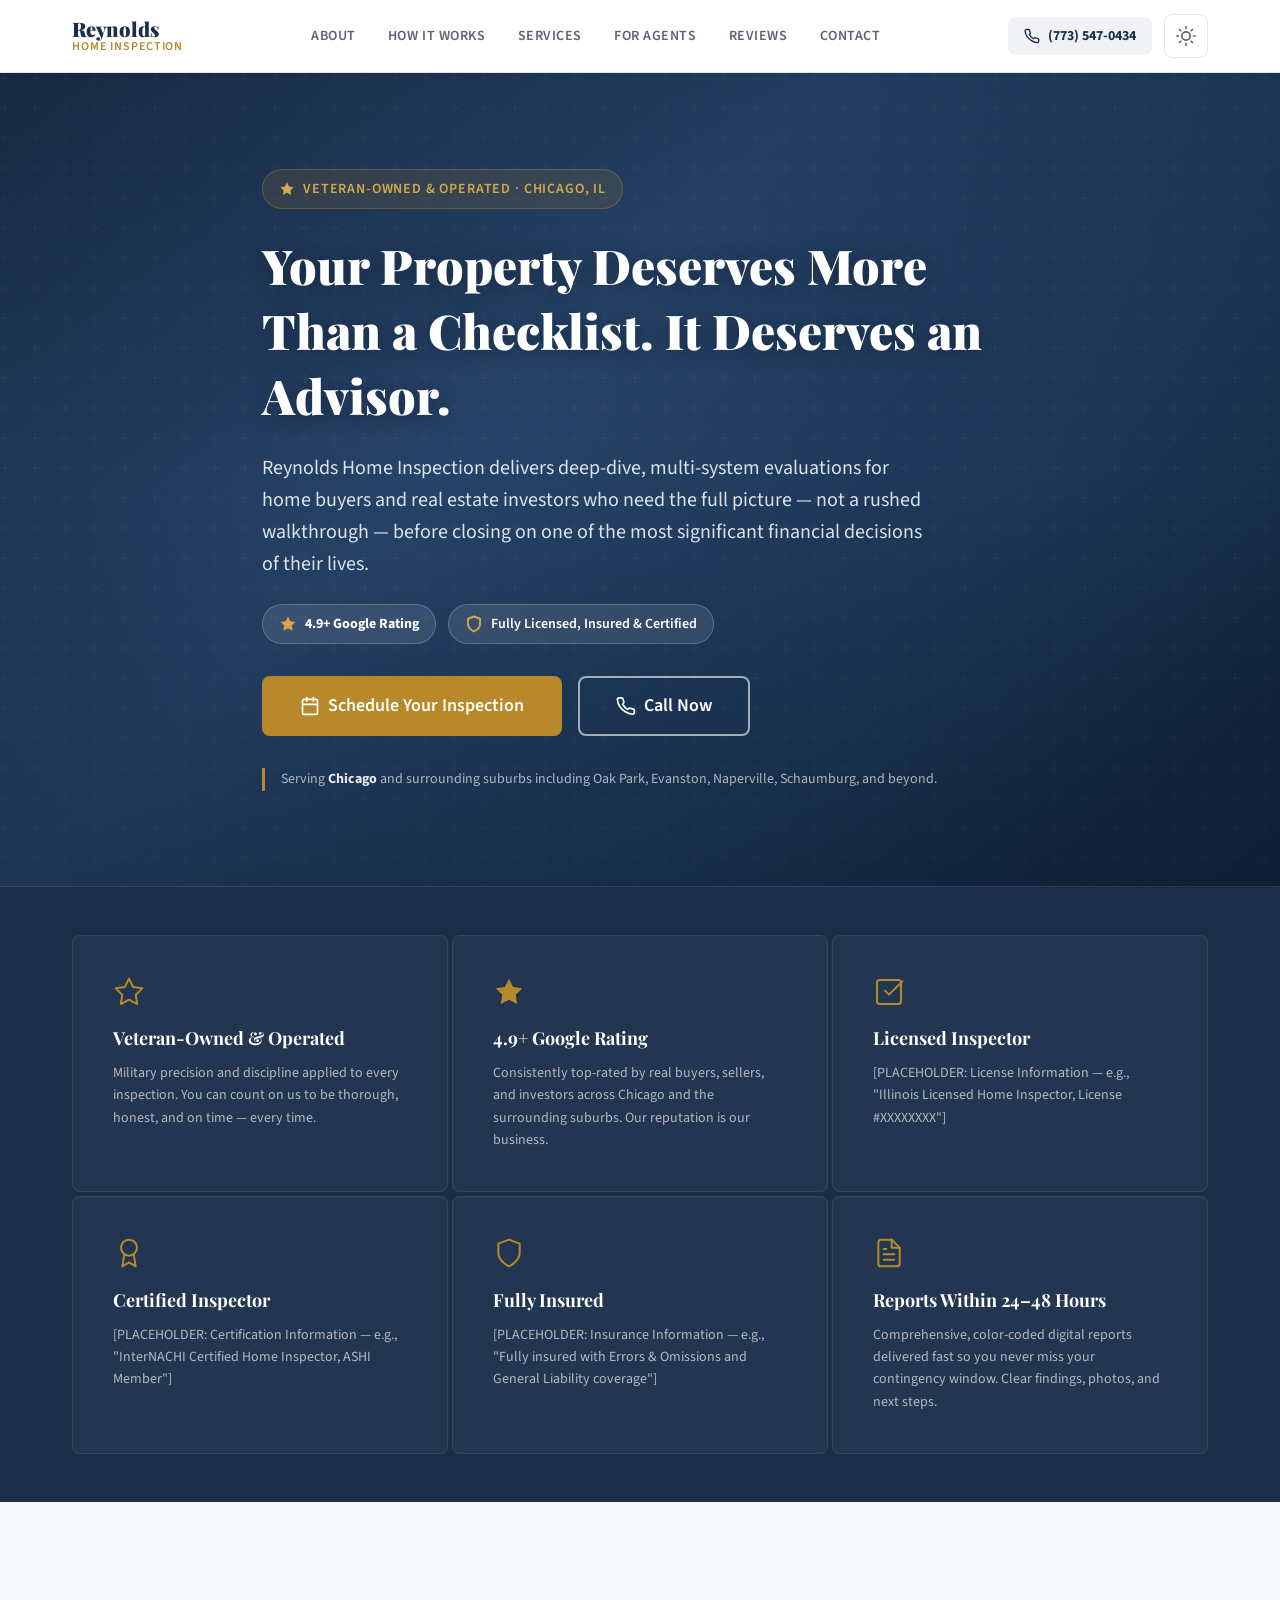
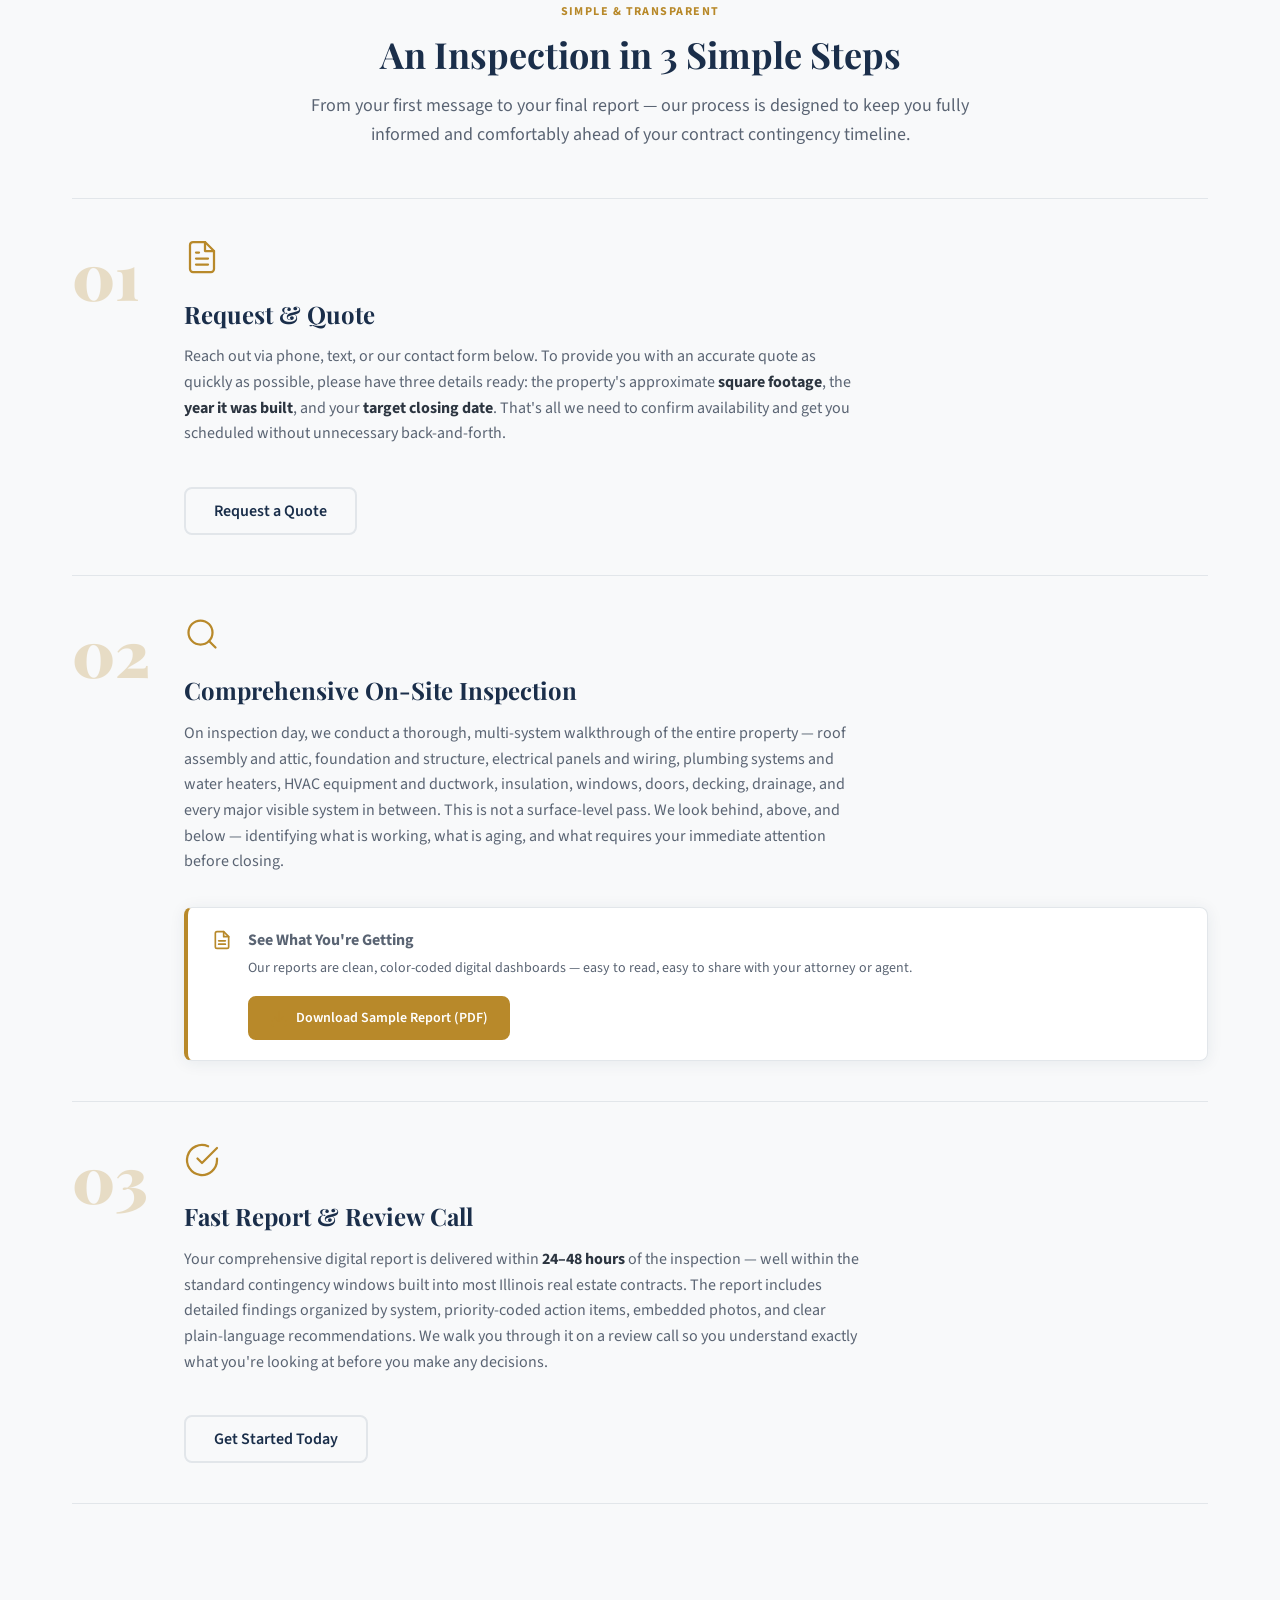
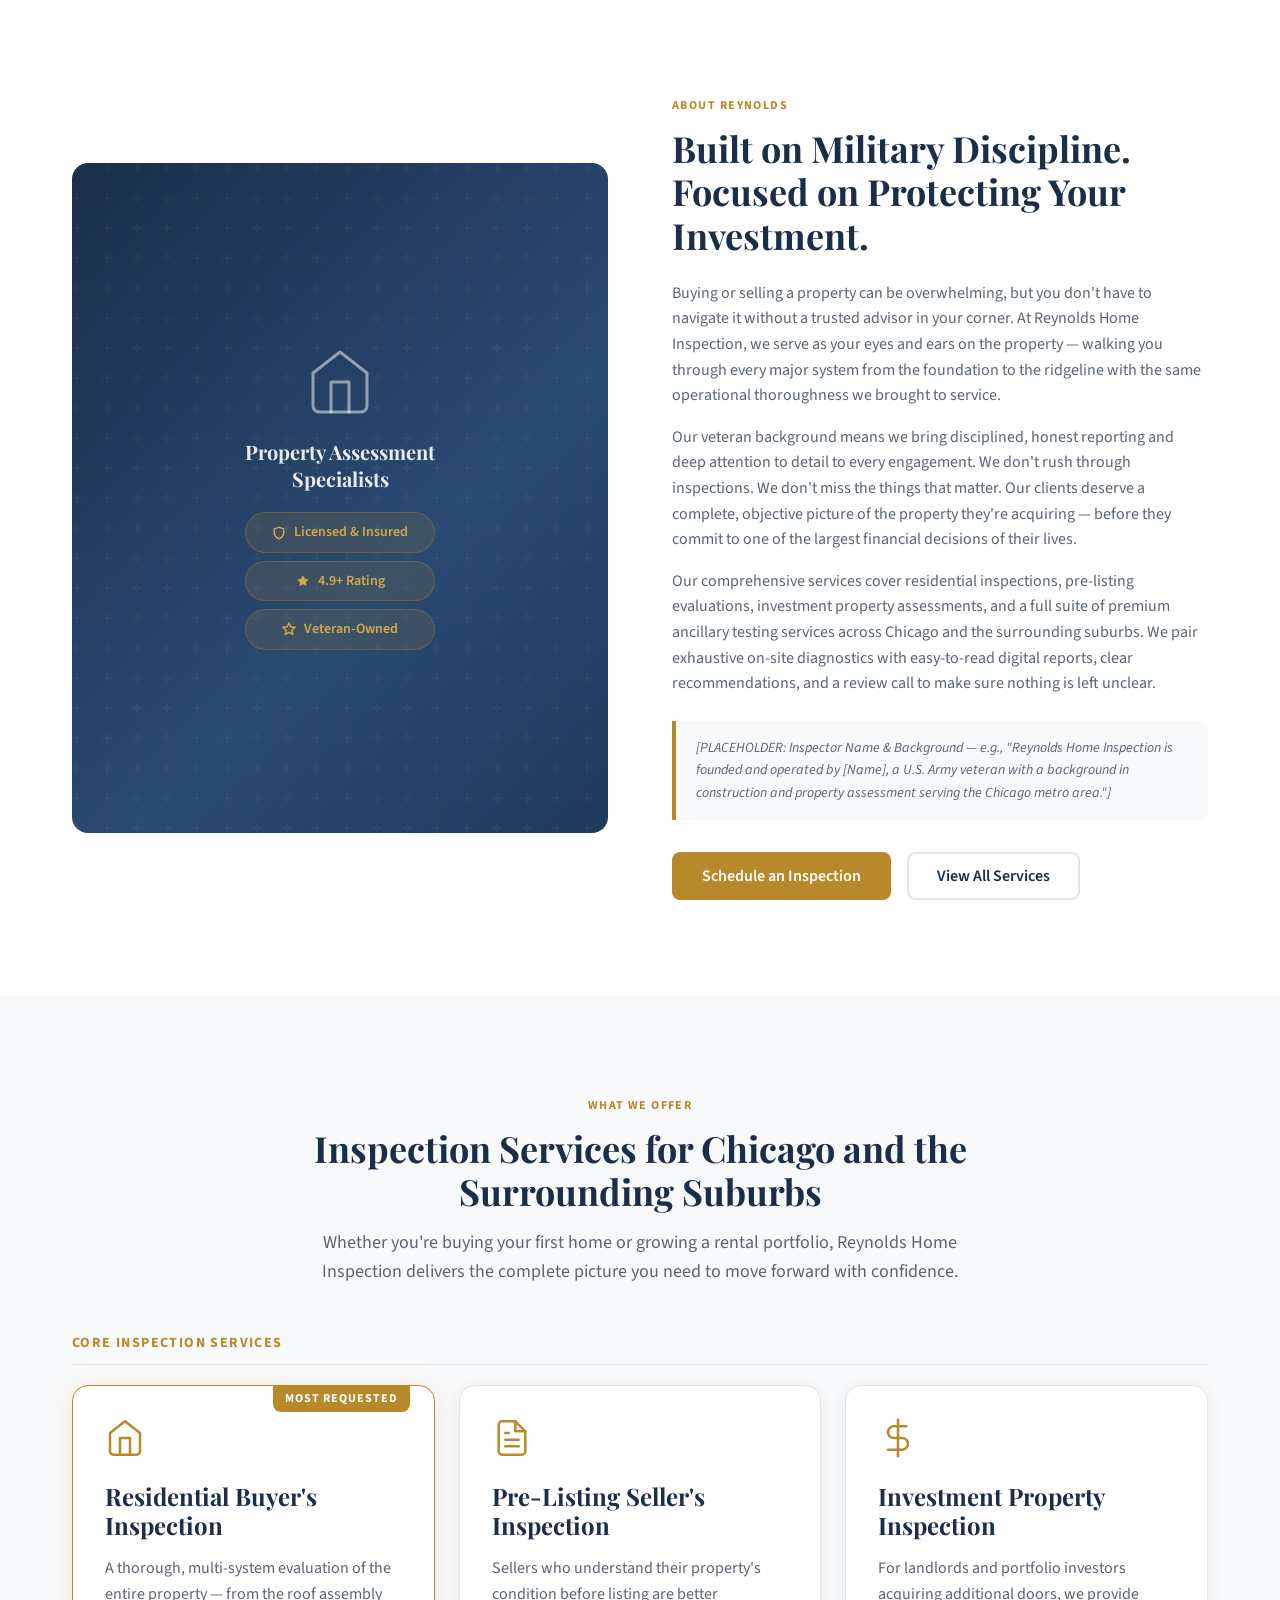
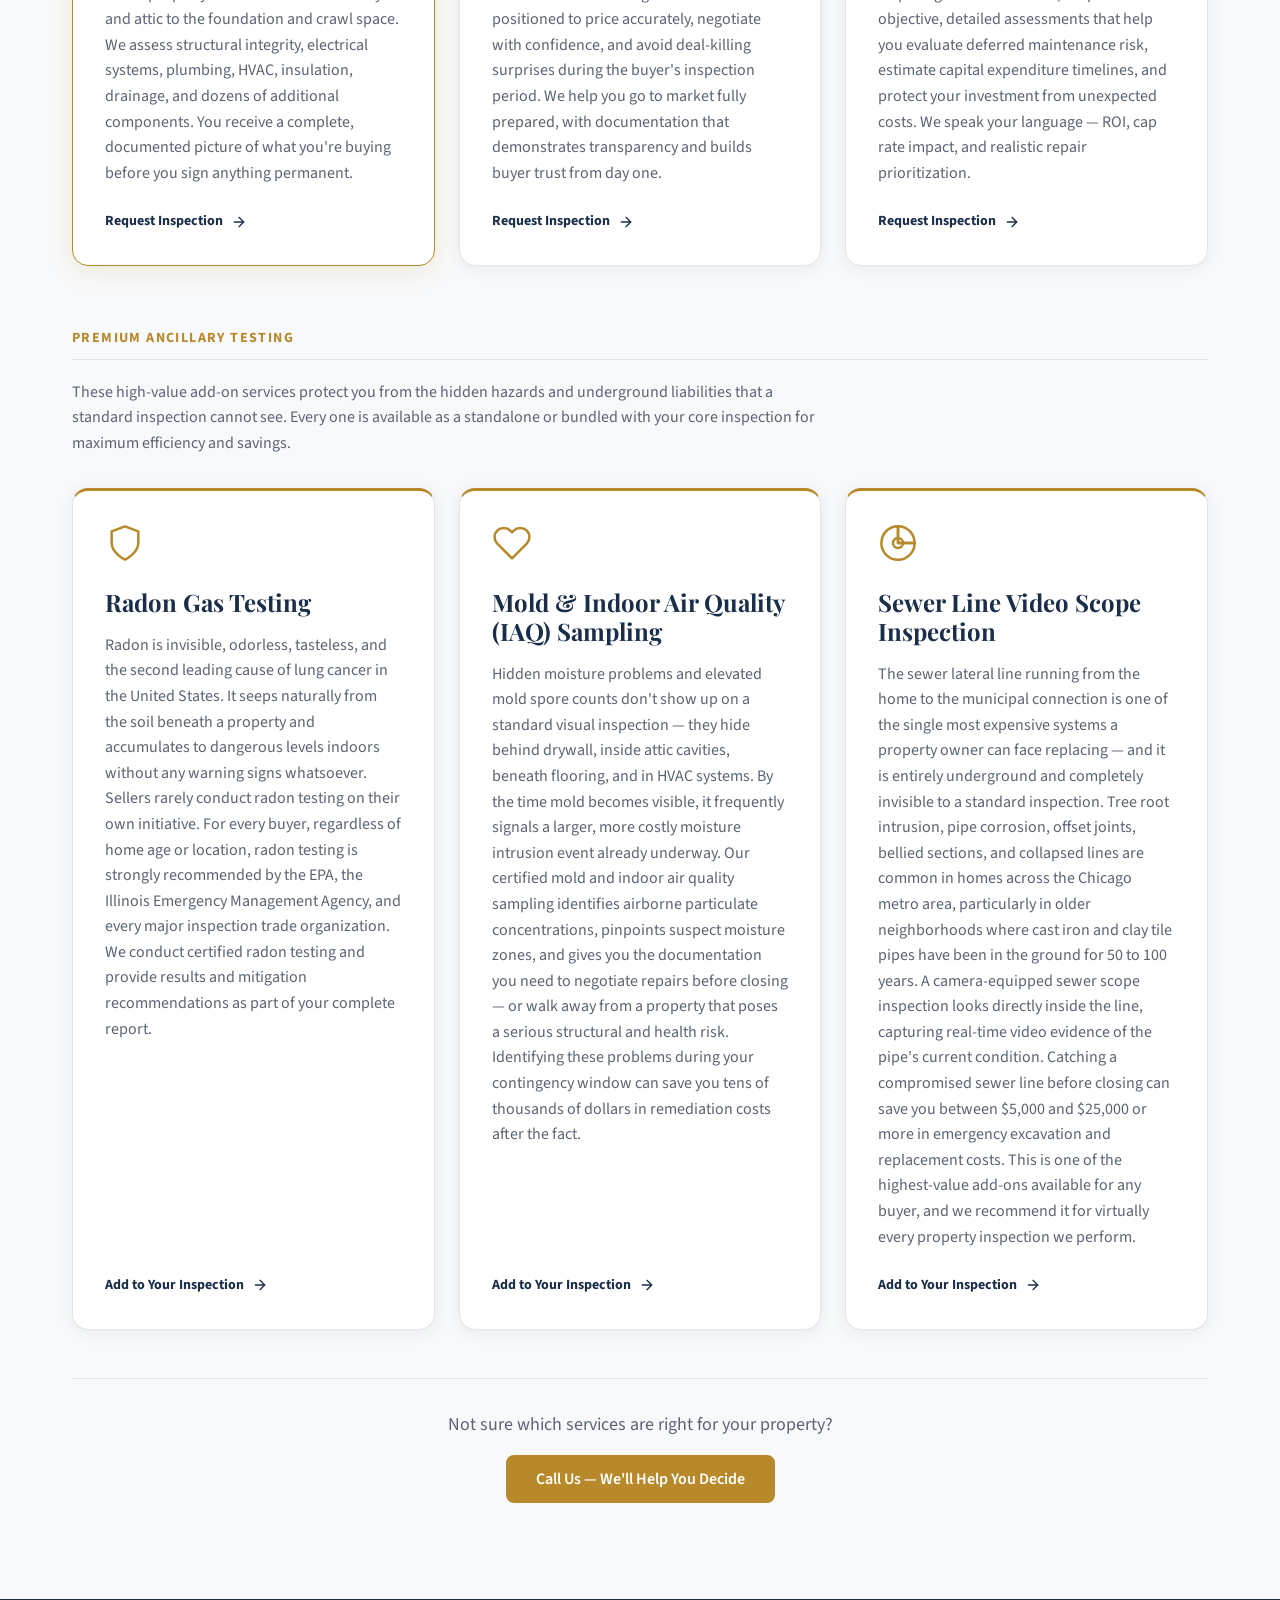
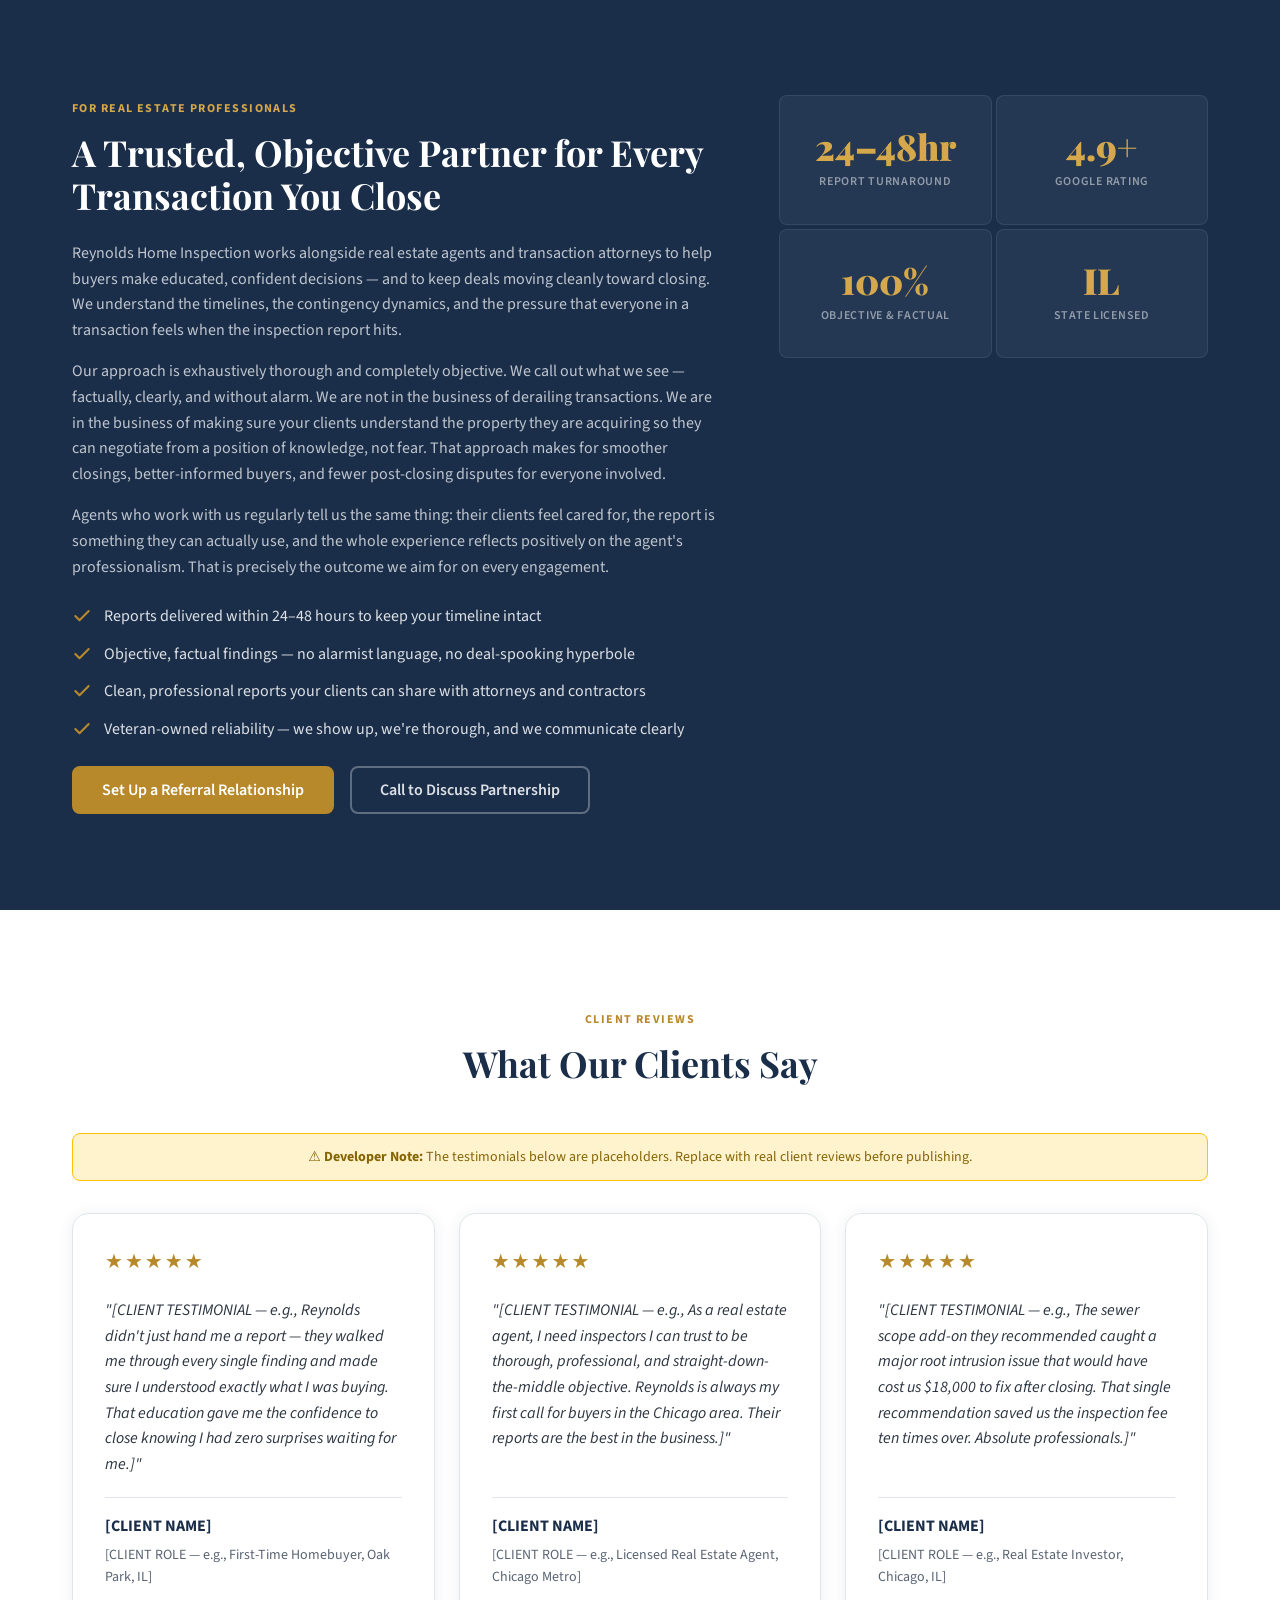
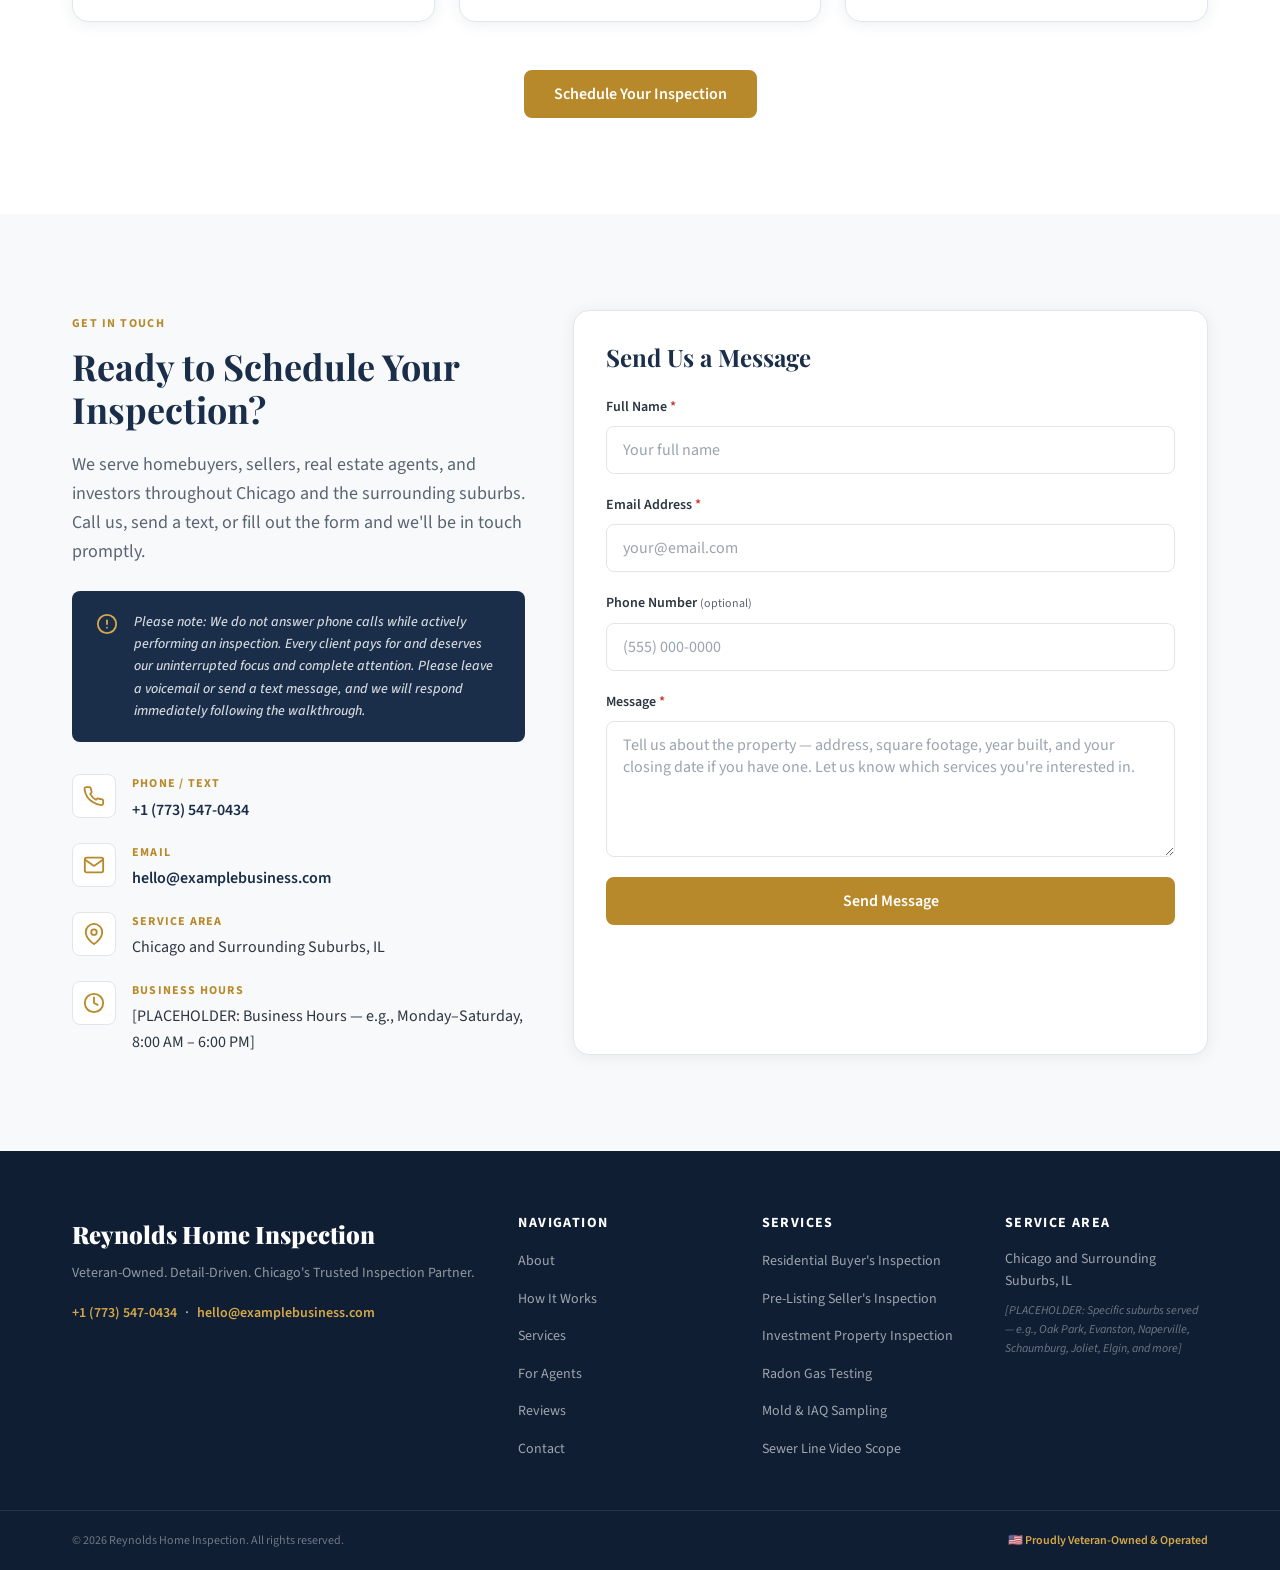
==== index.html @ 392ca274 "Add files via upload" ====
<!DOCTYPE html>
<html lang="en">
<head>
  <!--
  ============================================================
  BUSINESS OPERATIONS NOTES — Reynolds Home Inspection
  ============================================================
  This website was built for lead generation. To update:
  - Phone: Search for "+1 (773) 547-0434" and replace all instances
  - Email: Search for "hello@examplebusiness.com" and replace all
  - Business address: Search for "[PLACEHOLDER: Business Address]"
  - Credentials: Search for "[PLACEHOLDER:" to find all placeholders
  - Testimonials: Search for "[CLIENT NAME]" to find testimonial cards

  To go live:
  1. Update all placeholders marked with [PLACEHOLDER: ...]
  2. Replace MEASUREMENT_ID in the Google Analytics snippet (bottom)
  3. Connect a form backend (Formspree or Netlify Forms — see README)
  4. Deploy to Netlify (see README for instructions)
  ============================================================
  -->

  <!-- ===================== SEO: Core Meta ===================== -->
  <meta charset="UTF-8">
  <meta name="viewport" content="width=device-width, initial-scale=1.0">
  <title>Reynolds Home Inspection | Veteran-Owned Asset Protection Inspections in Chicago</title>
  <meta name="description" content="Reynolds Home Inspection is a veteran-owned property inspection company serving Chicago and surrounding suburbs. Thorough, educational inspections for buyers and investors. Radon, mold, sewer scope, and more. Call +1 (773) 547-0434.">

  <!-- ===================== SEO: Canonical ===================== -->
  <!-- PLACEHOLDER: Replace with your live domain -->
  <link rel="canonical" href="https://[PLACEHOLDER-YOUR-DOMAIN].com/">

  <!-- ===================== SEO: Open Graph ===================== -->
  <meta property="og:type" content="website">
  <meta property="og:title" content="Reynolds Home Inspection | Veteran-Owned Asset Protection Inspections in Chicago">
  <meta property="og:description" content="Deep-dive property inspections for buyers and investors across Chicago and the suburbs. Not a checklist — a complete education on your property.">
  <meta property="og:url" content="https://[PLACEHOLDER-YOUR-DOMAIN].com/">
  <!-- PLACEHOLDER: Replace with actual OG image (1200x630px recommended) -->
  <meta property="og:image" content="https://[PLACEHOLDER-YOUR-DOMAIN].com/og-image.jpg">
  <meta property="og:site_name" content="Reynolds Home Inspection">

  <!-- ===================== SEO: Twitter Card ===================== -->
  <meta name="twitter:card" content="summary_large_image">
  <meta name="twitter:title" content="Reynolds Home Inspection | Veteran-Owned Asset Protection Inspections in Chicago">
  <meta name="twitter:description" content="Deep-dive property inspections for buyers and investors across Chicago and the suburbs. Not a checklist — a complete education on your property.">
  <!-- PLACEHOLDER: Replace with actual Twitter image -->
  <meta name="twitter:image" content="https://[PLACEHOLDER-YOUR-DOMAIN].com/og-image.jpg">

  <!-- ===================== Local SEO: JSON-LD Schema ===================== -->
  <script type="application/ld+json">
  {
    "@context": "https://schema.org",
    "@type": "LocalBusiness",
    "name": "Reynolds Home Inspection",
    "description": "Veteran-owned property inspection company serving Chicago and surrounding suburbs. Residential, pre-listing, investment, radon, mold, and sewer scope inspections.",
    "url": "https://[PLACEHOLDER-YOUR-DOMAIN].com/",
    "telephone": "+17735470434",
    "email": "hello@examplebusiness.com",
    "areaServed": [
      "Chicago",
      "Chicago Suburbs",
      "Cook County",
      "DuPage County",
      "Lake County",
      "Will County"
    ],
    "openingHours": "[PLACEHOLDER: Business Hours e.g. Mo-Fr 08:00-18:00]",
    "priceRange": "$$",
    "aggregateRating": {
      "@type": "AggregateRating",
      "ratingValue": "4.9",
      "bestRating": "5",
      "reviewCount": "100"
    },
    "hasOfferCatalog": {
      "@type": "OfferCatalog",
      "name": "Inspection Services",
      "itemListElement": [
        {"@type": "Offer", "itemOffered": {"@type": "Service", "name": "Residential Property Inspections"}},
        {"@type": "Offer", "itemOffered": {"@type": "Service", "name": "Pre-Listing Inspections"}},
        {"@type": "Offer", "itemOffered": {"@type": "Service", "name": "Investment Property Inspections"}},
        {"@type": "Offer", "itemOffered": {"@type": "Service", "name": "Radon Gas Testing"}},
        {"@type": "Offer", "itemOffered": {"@type": "Service", "name": "Mold & Indoor Air Quality Sampling"}},
        {"@type": "Offer", "itemOffered": {"@type": "Service", "name": "Sewer Line Video Scope Inspection"}}
      ]
    }
  }
  </script>

  <!-- ===================== Google Analytics ===================== -->
  <!-- Google tag (gtag.js) -->
  <script async src="https://www.googletagmanager.com/gtag/js?id=G-12Y1KSW8J0"></script>
  <script>
    window.dataLayer = window.dataLayer || [];
    function gtag(){dataLayer.push(arguments);}
    gtag('js', new Date());
    gtag('config', 'G-12Y1KSW8J0');
  </script>

  <!-- ===================== Microsoft Clarity ===================== -->
  <script type="text/javascript">
    (function(c,l,a,r,i,t,y){
        c[a]=c[a]||function(){(c[a].q=c[a].q||[]).push(arguments)};
        t=l.createElement(r);t.async=1;t.src="https://www.clarity.ms/tag/"+i;
        y=l.getElementsByTagName(r)[0];y.parentNode.insertBefore(t,y);
    })(window, document, "clarity", "script", "x6fz7l21o5");
  </script>

  <link rel="stylesheet" href="styles.css">

  <!-- Preconnect for Google Fonts -->
  <link rel="preconnect" href="https://fonts.googleapis.com">
  <link rel="preconnect" href="https://fonts.gstatic.com" crossorigin>
  <link href="https://fonts.googleapis.com/css2?family=Playfair+Display:wght@700;900&family=Source+Sans+3:wght@400;500;600;700&display=swap" rel="stylesheet">
</head>

<body>

  <!-- ============================================================
       SKIP NAVIGATION (Accessibility)
       ============================================================ -->
  <a href="#main-content" class="skip-link">Skip to main content</a>

  <!-- ============================================================
       STICKY HEADER / NAVIGATION
       ============================================================ -->
  <header class="site-header" role="banner">
    <div class="container header-inner">

      <!-- Logo / Business Name -->
      <a href="#hero" class="logo" aria-label="Reynolds Home Inspection — Home">
        <span class="logo-main">Reynolds</span>
        <span class="logo-sub">Home Inspection</span>
      </a>

      <!-- Desktop Navigation -->
      <nav class="nav-desktop" aria-label="Primary navigation">
        <ul role="list">
          <li><a href="#about">About</a></li>
          <li><a href="#process">How It Works</a></li>
          <li><a href="#services">Services</a></li>
          <li><a href="#agents">For Agents</a></li>
          <li><a href="#testimonials">Reviews</a></li>
          <li><a href="#contact">Contact</a></li>
        </ul>
      </nav>

      <!-- Header Right: Phone + Theme Toggle + Hamburger -->
      <div class="header-actions">
        <!-- EDITABLE: Update phone number here -->
        <a href="tel:+17735470434" class="header-phone" aria-label="Call Reynolds Home Inspection at +1 773 547 0434">
          <svg aria-hidden="true" focusable="false" width="16" height="16" viewBox="0 0 24 24" fill="none" stroke="currentColor" stroke-width="2" stroke-linecap="round" stroke-linejoin="round"><path d="M22 16.92v3a2 2 0 0 1-2.18 2 19.79 19.79 0 0 1-8.63-3.07A19.5 19.5 0 0 1 4.69 13a19.79 19.79 0 0 1-3.07-8.67A2 2 0 0 1 3.6 2.25h3a2 2 0 0 1 2 1.72 12.84 12.84 0 0 0 .7 2.81 2 2 0 0 1-.45 2.11L7.91 9.91a16 16 0 0 0 6.18 6.18l1.01-.86a2 2 0 0 1 2.11-.45 12.84 12.84 0 0 0 2.81.7A2 2 0 0 1 22 17.25v-.33z"/></svg>
          <span>(773) 547-0434</span>
        </a>

        <!-- Dark/Light Mode Toggle -->
        <button class="theme-toggle" id="themeToggle" aria-label="Toggle dark mode" aria-pressed="false">
          <svg class="icon-sun" aria-hidden="true" focusable="false" width="20" height="20" viewBox="0 0 24 24" fill="none" stroke="currentColor" stroke-width="2" stroke-linecap="round" stroke-linejoin="round"><circle cx="12" cy="12" r="5"/><line x1="12" y1="1" x2="12" y2="3"/><line x1="12" y1="21" x2="12" y2="23"/><line x1="4.22" y1="4.22" x2="5.64" y2="5.64"/><line x1="18.36" y1="18.36" x2="19.78" y2="19.78"/><line x1="1" y1="12" x2="3" y2="12"/><line x1="21" y1="12" x2="23" y2="12"/><line x1="4.22" y1="19.78" x2="5.64" y2="18.36"/><line x1="18.36" y1="5.64" x2="19.78" y2="4.22"/></svg>
          <svg class="icon-moon" aria-hidden="true" focusable="false" width="20" height="20" viewBox="0 0 24 24" fill="none" stroke="currentColor" stroke-width="2" stroke-linecap="round" stroke-linejoin="round"><path d="M21 12.79A9 9 0 1 1 11.21 3 7 7 0 0 0 21 12.79z"/></svg>
        </button>

        <!-- Mobile Hamburger -->
        <button class="hamburger" id="hamburgerBtn" aria-label="Open navigation menu" aria-expanded="false" aria-controls="mobileMenu">
          <span class="hamburger-bar"></span>
          <span class="hamburger-bar"></span>
          <span class="hamburger-bar"></span>
        </button>
      </div>
    </div>

    <!-- Mobile Navigation Menu -->
    <nav class="nav-mobile" id="mobileMenu" aria-label="Mobile navigation" aria-hidden="true">
      <ul role="list">
        <li><a href="#about" class="mobile-nav-link">About</a></li>
        <li><a href="#process" class="mobile-nav-link">How It Works</a></li>
        <li><a href="#services" class="mobile-nav-link">Services</a></li>
        <li><a href="#agents" class="mobile-nav-link">For Agents</a></li>
        <li><a href="#testimonials" class="mobile-nav-link">Reviews</a></li>
        <li><a href="#contact" class="mobile-nav-link">Contact</a></li>
        <li>
          <!-- EDITABLE: Update phone number here -->
          <a href="tel:+17735470434" class="mobile-nav-link mobile-nav-call">
            Call: (773) 547-0434
          </a>
        </li>
      </ul>
    </nav>
  </header>

  <!-- ============================================================
       MAIN CONTENT
       ============================================================ -->
  <main id="main-content">

    <!-- ==========================================================
         SECTION 1: HERO
         ========================================================== -->
    <section class="hero" id="hero" aria-labelledby="hero-heading">
      <div class="hero-bg" aria-hidden="true"></div>
      <div class="hero-overlay" aria-hidden="true"></div>

      <div class="container hero-content">
        <div class="hero-badge">
          <svg aria-hidden="true" focusable="false" width="16" height="16" viewBox="0 0 24 24" fill="currentColor"><path d="M12 2l3.09 6.26L22 9.27l-5 4.87 1.18 6.88L12 17.77l-6.18 3.25L7 14.14 2 9.27l6.91-1.01L12 2z"/></svg>
          Veteran-Owned &amp; Operated · Chicago, IL
        </div>

        <h1 id="hero-heading">
          Your Property Deserves More Than a Checklist. It Deserves an Advisor.
        </h1>

        <p class="hero-sub">
          Reynolds Home Inspection delivers deep-dive, multi-system evaluations for home buyers and real estate investors who need the full picture — not a rushed walkthrough — before closing on one of the most significant financial decisions of their lives.
        </p>

        <div class="hero-trust-badges" aria-label="Trust credentials">
          <div class="hero-trust-badge">
            <svg aria-hidden="true" focusable="false" width="18" height="18" viewBox="0 0 24 24" fill="currentColor"><path d="M12 2l3.09 6.26L22 9.27l-5 4.87 1.18 6.88L12 17.77l-6.18 3.25L7 14.14 2 9.27l6.91-1.01L12 2z"/></svg>
            <span><strong>4.9+ Google Rating</strong></span>
          </div>
          <div class="hero-trust-badge">
            <svg aria-hidden="true" focusable="false" width="18" height="18" viewBox="0 0 24 24" fill="none" stroke="currentColor" stroke-width="2.5" stroke-linecap="round" stroke-linejoin="round"><path d="M12 22s8-4 8-10V5l-8-3-8 3v7c0 6 8 10 8 10z"/></svg>
            <span>Fully Licensed, Insured &amp; Certified</span>
          </div>
        </div>

        <div class="hero-ctas">
          <!-- Primary CTA -->
          <a href="#contact" class="btn btn-primary btn-lg">
            <svg aria-hidden="true" focusable="false" width="20" height="20" viewBox="0 0 24 24" fill="none" stroke="currentColor" stroke-width="2" stroke-linecap="round" stroke-linejoin="round"><rect x="3" y="4" width="18" height="18" rx="2" ry="2"/><line x1="16" y1="2" x2="16" y2="6"/><line x1="8" y1="2" x2="8" y2="6"/><line x1="3" y1="10" x2="21" y2="10"/></svg>
            Schedule Your Inspection
          </a>
          <!-- Secondary CTA -->
          <a href="tel:+17735470434" class="btn btn-secondary btn-lg">
            <svg aria-hidden="true" focusable="false" width="20" height="20" viewBox="0 0 24 24" fill="none" stroke="currentColor" stroke-width="2" stroke-linecap="round" stroke-linejoin="round"><path d="M22 16.92v3a2 2 0 0 1-2.18 2 19.79 19.79 0 0 1-8.63-3.07A19.5 19.5 0 0 1 4.69 13a19.79 19.79 0 0 1-3.07-8.67A2 2 0 0 1 3.6 2.25h3a2 2 0 0 1 2 1.72 12.84 12.84 0 0 0 .7 2.81 2 2 0 0 1-.45 2.11L7.91 9.91a16 16 0 0 0 6.18 6.18l1.01-.86a2 2 0 0 1 2.11-.45 12.84 12.84 0 0 0 2.81.7A2 2 0 0 1 22 17.25v-.33z"/></svg>
            Call Now
          </a>
        </div>

        <p class="hero-service-area">
          Serving <strong>Chicago</strong> and surrounding suburbs including
          <!-- EDITABLE: List your specific service area suburbs here -->
          Oak Park, Evanston, Naperville, Schaumburg, and beyond.
        </p>
      </div>
    </section>

    <!-- ==========================================================
         SECTION 2: TRUST & CREDENTIALS
         ========================================================== -->
    <section class="trust-section" id="trust" aria-labelledby="trust-heading">
      <div class="container">
        <h2 id="trust-heading" class="sr-only">Our Credentials and Trust Signals</h2>

        <div class="trust-grid">

          <!-- Trust Card: Veteran-Owned -->
          <div class="trust-card">
            <div class="trust-icon" aria-hidden="true">
              <svg width="32" height="32" viewBox="0 0 24 24" fill="none" stroke="currentColor" stroke-width="1.5" stroke-linecap="round" stroke-linejoin="round"><polygon points="12 2 15.09 8.26 22 9.27 17 14.14 18.18 21.02 12 17.77 5.82 21.02 7 14.14 2 9.27 8.91 8.26 12 2"/></svg>
            </div>
            <h3>Veteran-Owned &amp; Operated</h3>
            <p>Military precision and discipline applied to every inspection. You can count on us to be thorough, honest, and on time — every time.</p>
          </div>

          <!-- Trust Card: Google Rating -->
          <div class="trust-card">
            <div class="trust-icon" aria-hidden="true">
              <svg width="32" height="32" viewBox="0 0 24 24" fill="currentColor"><path d="M12 2l3.09 6.26L22 9.27l-5 4.87 1.18 6.88L12 17.77l-6.18 3.25L7 14.14 2 9.27l6.91-1.01L12 2z"/></svg>
            </div>
            <h3>4.9+ Google Rating</h3>
            <p>Consistently top-rated by real buyers, sellers, and investors across Chicago and the surrounding suburbs. Our reputation is our business.</p>
          </div>

          <!-- Trust Card: Licensed -->
          <div class="trust-card">
            <div class="trust-icon" aria-hidden="true">
              <svg width="32" height="32" viewBox="0 0 24 24" fill="none" stroke="currentColor" stroke-width="1.5" stroke-linecap="round" stroke-linejoin="round"><rect x="3" y="3" width="18" height="18" rx="2"/><polyline points="9 11 12 14 22 4"/></svg>
            </div>
            <h3>Licensed Inspector</h3>
            <!-- PLACEHOLDER: Add your actual license information below -->
            <p>[PLACEHOLDER: License Information — e.g., "Illinois Licensed Home Inspector, License #XXXXXXXX"]</p>
          </div>

          <!-- Trust Card: Certified -->
          <div class="trust-card">
            <div class="trust-icon" aria-hidden="true">
              <svg width="32" height="32" viewBox="0 0 24 24" fill="none" stroke="currentColor" stroke-width="1.5" stroke-linecap="round" stroke-linejoin="round"><circle cx="12" cy="8" r="6"/><path d="M15.477 12.89L17 22l-5-3-5 3 1.523-9.11"/></svg>
            </div>
            <h3>Certified Inspector</h3>
            <!-- PLACEHOLDER: Add your actual certification information below -->
            <p>[PLACEHOLDER: Certification Information — e.g., "InterNACHI Certified Home Inspector, ASHI Member"]</p>
          </div>

          <!-- Trust Card: Insured -->
          <div class="trust-card">
            <div class="trust-icon" aria-hidden="true">
              <svg width="32" height="32" viewBox="0 0 24 24" fill="none" stroke="currentColor" stroke-width="1.5" stroke-linecap="round" stroke-linejoin="round"><path d="M12 22s8-4 8-10V5l-8-3-8 3v7c0 6 8 10 8 10z"/></svg>
            </div>
            <h3>Fully Insured</h3>
            <!-- PLACEHOLDER: Add your actual insurance information below -->
            <p>[PLACEHOLDER: Insurance Information — e.g., "Fully insured with Errors &amp; Omissions and General Liability coverage"]</p>
          </div>

          <!-- Trust Card: Reports -->
          <div class="trust-card">
            <div class="trust-icon" aria-hidden="true">
              <svg width="32" height="32" viewBox="0 0 24 24" fill="none" stroke="currentColor" stroke-width="1.5" stroke-linecap="round" stroke-linejoin="round"><path d="M14 2H6a2 2 0 0 0-2 2v16a2 2 0 0 0 2 2h12a2 2 0 0 0 2-2V8z"/><polyline points="14 2 14 8 20 8"/><line x1="16" y1="13" x2="8" y2="13"/><line x1="16" y1="17" x2="8" y2="17"/><polyline points="10 9 9 9 8 9"/></svg>
            </div>
            <h3>Reports Within 24–48 Hours</h3>
            <p>Comprehensive, color-coded digital reports delivered fast so you never miss your contingency window. Clear findings, photos, and next steps.</p>
          </div>

        </div>
      </div>
    </section>

    <!-- ==========================================================
         SECTION 3: HOW IT WORKS — 3-STEP PROCESS
         ========================================================== -->
    <section class="process-section" id="process" aria-labelledby="process-heading">
      <div class="container">
        <div class="section-header">
          <span class="section-label">Simple &amp; Transparent</span>
          <h2 id="process-heading">An Inspection in 3 Simple Steps</h2>
          <p class="section-intro">From your first message to your final report — our process is designed to keep you fully informed and comfortably ahead of your contract contingency timeline.</p>
        </div>

        <div class="process-steps">

          <!-- Step 1 -->
          <div class="process-step" aria-labelledby="step-1-title">
            <div class="process-step-number" aria-hidden="true">01</div>
            <div class="process-step-content">
              <div class="process-step-icon" aria-hidden="true">
                <svg width="36" height="36" viewBox="0 0 24 24" fill="none" stroke="currentColor" stroke-width="1.5" stroke-linecap="round" stroke-linejoin="round"><path d="M14 2H6a2 2 0 0 0-2 2v16a2 2 0 0 0 2 2h12a2 2 0 0 0 2-2V8z"/><polyline points="14 2 14 8 20 8"/><line x1="16" y1="13" x2="8" y2="13"/><line x1="16" y1="17" x2="8" y2="17"/><polyline points="10 9 9 9 8 9"/></svg>
              </div>
              <h3 id="step-1-title">Request &amp; Quote</h3>
              <p>Reach out via phone, text, or our contact form below. To provide you with an accurate quote as quickly as possible, please have three details ready: the property's approximate <strong>square footage</strong>, the <strong>year it was built</strong>, and your <strong>target closing date</strong>. That's all we need to confirm availability and get you scheduled without unnecessary back-and-forth.</p>
              <a href="#contact" class="btn btn-outline process-step-cta">Request a Quote</a>
            </div>
          </div>

          <!-- Connector -->
          <div class="process-connector" aria-hidden="true"></div>

          <!-- Step 2 -->
          <div class="process-step" aria-labelledby="step-2-title">
            <div class="process-step-number" aria-hidden="true">02</div>
            <div class="process-step-content">
              <div class="process-step-icon" aria-hidden="true">
                <svg width="36" height="36" viewBox="0 0 24 24" fill="none" stroke="currentColor" stroke-width="1.5" stroke-linecap="round" stroke-linejoin="round"><circle cx="11" cy="11" r="8"/><line x1="21" y1="21" x2="16.65" y2="16.65"/></svg>
              </div>
              <h3 id="step-2-title">Comprehensive On-Site Inspection</h3>
              <p>On inspection day, we conduct a thorough, multi-system walkthrough of the entire property — roof assembly and attic, foundation and structure, electrical panels and wiring, plumbing systems and water heaters, HVAC equipment and ductwork, insulation, windows, doors, decking, drainage, and every major visible system in between. This is not a surface-level pass. We look behind, above, and below — identifying what is working, what is aging, and what requires your immediate attention before closing.</p>
              <div class="process-step-sample">
                <svg aria-hidden="true" focusable="false" width="20" height="20" viewBox="0 0 24 24" fill="none" stroke="currentColor" stroke-width="2" stroke-linecap="round" stroke-linejoin="round"><path d="M14 2H6a2 2 0 0 0-2 2v16a2 2 0 0 0 2 2h12a2 2 0 0 0 2-2V8z"/><polyline points="14 2 14 8 20 8"/><line x1="16" y1="13" x2="8" y2="13"/><line x1="16" y1="17" x2="8" y2="17"/></svg>
                <div>
                  <p class="process-step-sample-title">See What You're Getting</p>
                  <p class="process-step-sample-desc">Our reports are clean, color-coded digital dashboards — easy to read, easy to share with your attorney or agent.</p>
                  <!-- PLACEHOLDER: Replace the href below with the actual path to your sample PDF report -->
                  <a href="#" class="btn btn-primary process-step-download" aria-label="Download a sample inspection report PDF">
                    <svg aria-hidden="true" focusable="false" width="18" height="18" viewBox="0 0 24 24" fill="none" stroke="currentColor" stroke-width="2" stroke-linecap="round" stroke-linejoin="round"><path d="M21 15v4a2 2 0 0 1-2 2H5a2 2 0 0 1-2-2v-4"/><polyline points="7 10 12 15 17 10"/><line x1="12" y1="15" x2="12" y2="3"/></svg>
                    Download Sample Report (PDF)
                  </a>
                </div>
              </div>
            </div>
          </div>

          <!-- Connector -->
          <div class="process-connector" aria-hidden="true"></div>

          <!-- Step 3 -->
          <div class="process-step" aria-labelledby="step-3-title">
            <div class="process-step-number" aria-hidden="true">03</div>
            <div class="process-step-content">
              <div class="process-step-icon" aria-hidden="true">
                <svg width="36" height="36" viewBox="0 0 24 24" fill="none" stroke="currentColor" stroke-width="1.5" stroke-linecap="round" stroke-linejoin="round"><path d="M22 11.08V12a10 10 0 1 1-5.93-9.14"/><polyline points="22 4 12 14.01 9 11.01"/></svg>
              </div>
              <h3 id="step-3-title">Fast Report &amp; Review Call</h3>
              <p>Your comprehensive digital report is delivered within <strong>24–48 hours</strong> of the inspection — well within the standard contingency windows built into most Illinois real estate contracts. The report includes detailed findings organized by system, priority-coded action items, embedded photos, and clear plain-language recommendations. We walk you through it on a review call so you understand exactly what you're looking at before you make any decisions.</p>
              <a href="#contact" class="btn btn-outline process-step-cta">Get Started Today</a>
            </div>
          </div>

        </div>
      </div>
    </section>

    <!-- ==========================================================
         SECTION 4: ABOUT
         ========================================================== -->
    <section class="about-section" id="about" aria-labelledby="about-heading">
      <div class="container about-inner">

        <!-- About Visual: Property Icon Block -->
        <div class="about-image-wrapper">
          <div class="about-visual-block" role="img" aria-label="Reynolds Home Inspection — Veteran-Owned Property Assessment">
            <div class="about-visual-inner">
              <svg aria-hidden="true" focusable="false" width="72" height="72" viewBox="0 0 24 24" fill="none" stroke="currentColor" stroke-width="1" stroke-linecap="round" stroke-linejoin="round"><path d="M3 9l9-7 9 7v11a2 2 0 0 1-2 2H5a2 2 0 0 1-2-2z"/><polyline points="9 22 9 12 15 12 15 22"/></svg>
              <p class="about-visual-label">Property Assessment<br>Specialists</p>
              <div class="about-visual-badges">
                <span class="about-visual-badge">
                  <svg aria-hidden="true" width="14" height="14" viewBox="0 0 24 24" fill="none" stroke="currentColor" stroke-width="2.5"><path d="M12 22s8-4 8-10V5l-8-3-8 3v7c0 6 8 10 8 10z"/></svg>
                  Licensed &amp; Insured
                </span>
                <span class="about-visual-badge">
                  <svg aria-hidden="true" width="14" height="14" viewBox="0 0 24 24" fill="currentColor"><path d="M12 2l3.09 6.26L22 9.27l-5 4.87 1.18 6.88L12 17.77l-6.18 3.25L7 14.14 2 9.27l6.91-1.01L12 2z"/></svg>
                  4.9+ Rating
                </span>
                <span class="about-visual-badge">
                  <svg aria-hidden="true" width="14" height="14" viewBox="0 0 24 24" fill="none" stroke="currentColor" stroke-width="2.5"><polygon points="12 2 15.09 8.26 22 9.27 17 14.14 18.18 21.02 12 17.77 5.82 21.02 7 14.14 2 9.27 8.91 8.26 12 2"/></svg>
                  Veteran-Owned
                </span>
              </div>
            </div>
          </div>
        </div>

        <!-- About Copy -->
        <div class="about-copy">
          <span class="section-label">About Reynolds</span>
          <h2 id="about-heading">Built on Military Discipline. Focused on Protecting Your Investment.</h2>

          <p>Buying or selling a property can be overwhelming, but you don't have to navigate it without a trusted advisor in your corner. At Reynolds Home Inspection, we serve as your eyes and ears on the property — walking you through every major system from the foundation to the ridgeline with the same operational thoroughness we brought to service.</p>

          <p>Our veteran background means we bring disciplined, honest reporting and deep attention to detail to every engagement. We don't rush through inspections. We don't miss the things that matter. Our clients deserve a complete, objective picture of the property they're acquiring — before they commit to one of the largest financial decisions of their lives.</p>

          <p>Our comprehensive services cover residential inspections, pre-listing evaluations, investment property assessments, and a full suite of premium ancillary testing services across Chicago and the surrounding suburbs. We pair exhaustive on-site diagnostics with easy-to-read digital reports, clear recommendations, and a review call to make sure nothing is left unclear.</p>

          <!-- EDITABLE: Add your inspector's name and any real biographical details here -->
          <p class="about-note">[PLACEHOLDER: Inspector Name &amp; Background — e.g., "Reynolds Home Inspection is founded and operated by [Name], a U.S. Army veteran with a background in construction and property assessment serving the Chicago metro area."]</p>

          <div class="about-ctas">
            <a href="#contact" class="btn btn-primary">Schedule an Inspection</a>
            <a href="#services" class="btn btn-outline">View All Services</a>
          </div>
        </div>

      </div>
    </section>

    <!-- ==========================================================
         SECTION 5: SERVICES — CORE + PREMIUM ADD-ONS
         ========================================================== -->
    <section class="services-section" id="services" aria-labelledby="services-heading">
      <div class="container">
        <div class="section-header">
          <span class="section-label">What We Offer</span>
          <h2 id="services-heading">Inspection Services for Chicago and the Surrounding Suburbs</h2>
          <p class="section-intro">Whether you're buying your first home or growing a rental portfolio, Reynolds Home Inspection delivers the complete picture you need to move forward with confidence.</p>
        </div>

        <!-- Core Residential Services -->
        <h3 class="services-subsection-label">Core Inspection Services</h3>
        <div class="services-grid">

          <!-- Service Card 1: Residential -->
          <article class="service-card service-card--featured" aria-labelledby="service-1-title">
            <div class="service-featured-badge">Most Requested</div>
            <div class="service-icon" aria-hidden="true">
              <svg width="40" height="40" viewBox="0 0 24 24" fill="none" stroke="currentColor" stroke-width="1.5" stroke-linecap="round" stroke-linejoin="round"><path d="M3 9l9-7 9 7v11a2 2 0 0 1-2 2H5a2 2 0 0 1-2-2z"/><polyline points="9 22 9 12 15 12 15 22"/></svg>
            </div>
            <h3 id="service-1-title">Residential Buyer's Inspection</h3>
            <p>A thorough, multi-system evaluation of the entire property — from the roof assembly and attic to the foundation and crawl space. We assess structural integrity, electrical systems, plumbing, HVAC, insulation, drainage, and dozens of additional components. You receive a complete, documented picture of what you're buying before you sign anything permanent.</p>
            <a href="#contact" class="service-link" aria-label="Request a Residential Buyer's Inspection">
              Request Inspection
              <svg aria-hidden="true" focusable="false" width="16" height="16" viewBox="0 0 24 24" fill="none" stroke="currentColor" stroke-width="2" stroke-linecap="round" stroke-linejoin="round"><line x1="5" y1="12" x2="19" y2="12"/><polyline points="12 5 19 12 12 19"/></svg>
            </a>
          </article>

          <!-- Service Card 2: Pre-Listing -->
          <article class="service-card" aria-labelledby="service-2-title">
            <div class="service-icon" aria-hidden="true">
              <svg width="40" height="40" viewBox="0 0 24 24" fill="none" stroke="currentColor" stroke-width="1.5" stroke-linecap="round" stroke-linejoin="round"><path d="M14 2H6a2 2 0 0 0-2 2v16a2 2 0 0 0 2 2h12a2 2 0 0 0 2-2V8z"/><polyline points="14 2 14 8 20 8"/><line x1="16" y1="13" x2="8" y2="13"/><line x1="16" y1="17" x2="8" y2="17"/><polyline points="10 9 9 9 8 9"/></svg>
            </div>
            <h3 id="service-2-title">Pre-Listing Seller's Inspection</h3>
            <p>Sellers who understand their property's condition before listing are better positioned to price accurately, negotiate with confidence, and avoid deal-killing surprises during the buyer's inspection period. We help you go to market fully prepared, with documentation that demonstrates transparency and builds buyer trust from day one.</p>
            <a href="#contact" class="service-link" aria-label="Request a Pre-Listing Inspection">
              Request Inspection
              <svg aria-hidden="true" focusable="false" width="16" height="16" viewBox="0 0 24 24" fill="none" stroke="currentColor" stroke-width="2" stroke-linecap="round" stroke-linejoin="round"><line x1="5" y1="12" x2="19" y2="12"/><polyline points="12 5 19 12 12 19"/></svg>
            </a>
          </article>

          <!-- Service Card 3: Investment Property -->
          <article class="service-card" aria-labelledby="service-3-title">
            <div class="service-icon" aria-hidden="true">
              <svg width="40" height="40" viewBox="0 0 24 24" fill="none" stroke="currentColor" stroke-width="1.5" stroke-linecap="round" stroke-linejoin="round"><line x1="12" y1="1" x2="12" y2="23"/><path d="M17 5H9.5a3.5 3.5 0 0 0 0 7h5a3.5 3.5 0 0 1 0 7H6"/></svg>
            </div>
            <h3 id="service-3-title">Investment Property Inspection</h3>
            <p>For landlords and portfolio investors acquiring additional doors, we provide objective, detailed assessments that help you evaluate deferred maintenance risk, estimate capital expenditure timelines, and protect your investment from unexpected costs. We speak your language — ROI, cap rate impact, and realistic repair prioritization.</p>
            <a href="#contact" class="service-link" aria-label="Request an Investment Property Inspection">
              Request Inspection
              <svg aria-hidden="true" focusable="false" width="16" height="16" viewBox="0 0 24 24" fill="none" stroke="currentColor" stroke-width="2" stroke-linecap="round" stroke-linejoin="round"><line x1="5" y1="12" x2="19" y2="12"/><polyline points="12 5 19 12 12 19"/></svg>
            </a>
          </article>

        </div>

        <!-- Premium Add-On Services -->
        <h3 class="services-subsection-label services-subsection-label--addon">Premium Ancillary Testing</h3>
        <p class="services-addon-intro">These high-value add-on services protect you from the hidden hazards and underground liabilities that a standard inspection cannot see. Every one is available as a standalone or bundled with your core inspection for maximum efficiency and savings.</p>

        <div class="services-grid services-grid--addon">

          <!-- Radon -->
          <article class="service-card service-card--addon" aria-labelledby="service-radon-title">
            <div class="service-addon-accent" aria-hidden="true"></div>
            <div class="service-icon" aria-hidden="true">
              <svg width="40" height="40" viewBox="0 0 24 24" fill="none" stroke="currentColor" stroke-width="1.5" stroke-linecap="round" stroke-linejoin="round"><path d="M12 22s8-4 8-10V5l-8-3-8 3v7c0 6 8 10 8 10z"/></svg>
            </div>
            <h3 id="service-radon-title">Radon Gas Testing</h3>
            <p>Radon is invisible, odorless, tasteless, and the second leading cause of lung cancer in the United States. It seeps naturally from the soil beneath a property and accumulates to dangerous levels indoors without any warning signs whatsoever. Sellers rarely conduct radon testing on their own initiative. For every buyer, regardless of home age or location, radon testing is strongly recommended by the EPA, the Illinois Emergency Management Agency, and every major inspection trade organization. We conduct certified radon testing and provide results and mitigation recommendations as part of your complete report.</p>
            <a href="#contact" class="service-link" aria-label="Add Radon Gas Testing to your inspection">
              Add to Your Inspection
              <svg aria-hidden="true" focusable="false" width="16" height="16" viewBox="0 0 24 24" fill="none" stroke="currentColor" stroke-width="2" stroke-linecap="round" stroke-linejoin="round"><line x1="5" y1="12" x2="19" y2="12"/><polyline points="12 5 19 12 12 19"/></svg>
            </a>
          </article>

          <!-- Mold & IAQ -->
          <article class="service-card service-card--addon" aria-labelledby="service-mold-title">
            <div class="service-addon-accent" aria-hidden="true"></div>
            <div class="service-icon" aria-hidden="true">
              <svg width="40" height="40" viewBox="0 0 24 24" fill="none" stroke="currentColor" stroke-width="1.5" stroke-linecap="round" stroke-linejoin="round"><path d="M20.84 4.61a5.5 5.5 0 0 0-7.78 0L12 5.67l-1.06-1.06a5.5 5.5 0 0 0-7.78 7.78l1.06 1.06L12 21.23l7.78-7.78 1.06-1.06a5.5 5.5 0 0 0 0-7.78z"/></svg>
            </div>
            <h3 id="service-mold-title">Mold &amp; Indoor Air Quality (IAQ) Sampling</h3>
            <p>Hidden moisture problems and elevated mold spore counts don't show up on a standard visual inspection — they hide behind drywall, inside attic cavities, beneath flooring, and in HVAC systems. By the time mold becomes visible, it frequently signals a larger, more costly moisture intrusion event already underway. Our certified mold and indoor air quality sampling identifies airborne particulate concentrations, pinpoints suspect moisture zones, and gives you the documentation you need to negotiate repairs before closing — or walk away from a property that poses a serious structural and health risk. Identifying these problems during your contingency window can save you tens of thousands of dollars in remediation costs after the fact.</p>
            <a href="#contact" class="service-link" aria-label="Add Mold and IAQ Sampling to your inspection">
              Add to Your Inspection
              <svg aria-hidden="true" focusable="false" width="16" height="16" viewBox="0 0 24 24" fill="none" stroke="currentColor" stroke-width="2" stroke-linecap="round" stroke-linejoin="round"><line x1="5" y1="12" x2="19" y2="12"/><polyline points="12 5 19 12 12 19"/></svg>
            </a>
          </article>

          <!-- Sewer Scope -->
          <article class="service-card service-card--addon" aria-labelledby="service-sewer-title">
            <div class="service-addon-accent" aria-hidden="true"></div>
            <div class="service-icon" aria-hidden="true">
              <svg width="40" height="40" viewBox="0 0 24 24" fill="none" stroke="currentColor" stroke-width="1.5" stroke-linecap="round" stroke-linejoin="round"><path d="M12 2a10 10 0 1 0 10 10H12V2z"/><path d="M12 2a10 10 0 0 1 10 10h-10V2z"/><circle cx="12" cy="12" r="3"/></svg>
            </div>
            <h3 id="service-sewer-title">Sewer Line Video Scope Inspection</h3>
            <p>The sewer lateral line running from the home to the municipal connection is one of the single most expensive systems a property owner can face replacing — and it is entirely underground and completely invisible to a standard inspection. Tree root intrusion, pipe corrosion, offset joints, bellied sections, and collapsed lines are common in homes across the Chicago metro area, particularly in older neighborhoods where cast iron and clay tile pipes have been in the ground for 50 to 100 years. A camera-equipped sewer scope inspection looks directly inside the line, capturing real-time video evidence of the pipe's current condition. Catching a compromised sewer line before closing can save you between $5,000 and $25,000 or more in emergency excavation and replacement costs. This is one of the highest-value add-ons available for any buyer, and we recommend it for virtually every property inspection we perform.</p>
            <a href="#contact" class="service-link" aria-label="Add Sewer Line Video Scope to your inspection">
              Add to Your Inspection
              <svg aria-hidden="true" focusable="false" width="16" height="16" viewBox="0 0 24 24" fill="none" stroke="currentColor" stroke-width="2" stroke-linecap="round" stroke-linejoin="round"><line x1="5" y1="12" x2="19" y2="12"/><polyline points="12 5 19 12 12 19"/></svg>
            </a>
          </article>

        </div>

        <!-- Services CTA -->
        <div class="services-bottom-cta">
          <p>Not sure which services are right for your property?</p>
          <!-- EDITABLE: Update phone number here -->
          <a href="tel:+17735470434" class="btn btn-primary">Call Us — We'll Help You Decide</a>
        </div>

      </div>
    </section>

    <!-- ==========================================================
         SECTION 6: REAL ESTATE AGENT & PROFESSIONAL PARTNER HUB
         ========================================================== -->
    <section class="agents-section" id="agents" aria-labelledby="agents-heading">
      <div class="container">
        <div class="agents-inner">

          <div class="agents-copy">
            <span class="section-label">For Real Estate Professionals</span>
            <h2 id="agents-heading">A Trusted, Objective Partner for Every Transaction You Close</h2>

            <p>Reynolds Home Inspection works alongside real estate agents and transaction attorneys to help buyers make educated, confident decisions — and to keep deals moving cleanly toward closing. We understand the timelines, the contingency dynamics, and the pressure that everyone in a transaction feels when the inspection report hits.</p>

            <p>Our approach is exhaustively thorough and completely objective. We call out what we see — factually, clearly, and without alarm. We are not in the business of derailing transactions. We are in the business of making sure your clients understand the property they are acquiring so they can negotiate from a position of knowledge, not fear. That approach makes for smoother closings, better-informed buyers, and fewer post-closing disputes for everyone involved.</p>

            <p>Agents who work with us regularly tell us the same thing: their clients feel cared for, the report is something they can actually use, and the whole experience reflects positively on the agent's professionalism. That is precisely the outcome we aim for on every engagement.</p>

            <div class="agents-highlights">
              <div class="agents-highlight-item">
                <svg aria-hidden="true" focusable="false" width="20" height="20" viewBox="0 0 24 24" fill="none" stroke="currentColor" stroke-width="2.5" stroke-linecap="round" stroke-linejoin="round"><polyline points="20 6 9 17 4 12"/></svg>
                <span>Reports delivered within 24–48 hours to keep your timeline intact</span>
              </div>
              <div class="agents-highlight-item">
                <svg aria-hidden="true" focusable="false" width="20" height="20" viewBox="0 0 24 24" fill="none" stroke="currentColor" stroke-width="2.5" stroke-linecap="round" stroke-linejoin="round"><polyline points="20 6 9 17 4 12"/></svg>
                <span>Objective, factual findings — no alarmist language, no deal-spooking hyperbole</span>
              </div>
              <div class="agents-highlight-item">
                <svg aria-hidden="true" focusable="false" width="20" height="20" viewBox="0 0 24 24" fill="none" stroke="currentColor" stroke-width="2.5" stroke-linecap="round" stroke-linejoin="round"><polyline points="20 6 9 17 4 12"/></svg>
                <span>Clean, professional reports your clients can share with attorneys and contractors</span>
              </div>
              <div class="agents-highlight-item">
                <svg aria-hidden="true" focusable="false" width="20" height="20" viewBox="0 0 24 24" fill="none" stroke="currentColor" stroke-width="2.5" stroke-linecap="round" stroke-linejoin="round"><polyline points="20 6 9 17 4 12"/></svg>
                <span>Veteran-owned reliability — we show up, we're thorough, and we communicate clearly</span>
              </div>
            </div>

            <div class="agents-ctas">
              <a href="#contact" class="btn btn-primary">Set Up a Referral Relationship</a>
              <a href="tel:+17735470434" class="btn btn-outline">Call to Discuss Partnership</a>
            </div>
          </div>

          <div class="agents-visual" aria-hidden="true">
            <div class="agents-stat-block">
              <div class="agents-stat">
                <span class="agents-stat-value">24–48hr</span>
                <span class="agents-stat-label">Report Turnaround</span>
              </div>
              <div class="agents-stat">
                <span class="agents-stat-value">4.9+</span>
                <span class="agents-stat-label">Google Rating</span>
              </div>
              <div class="agents-stat">
                <span class="agents-stat-value">100%</span>
                <span class="agents-stat-label">Objective &amp; Factual</span>
              </div>
              <div class="agents-stat">
                <span class="agents-stat-value">IL</span>
                <span class="agents-stat-label">State Licensed</span>
              </div>
            </div>
          </div>

        </div>
      </div>
    </section>

    <!-- ==========================================================
         SECTION 7: TESTIMONIALS
         ========================================================== -->
    <section class="testimonials-section" id="testimonials" aria-labelledby="testimonials-heading">
      <div class="container">
        <div class="section-header">
          <span class="section-label">Client Reviews</span>
          <h2 id="testimonials-heading">What Our Clients Say</h2>
        </div>

        <!--
        PLACEHOLDER NOTICE:
        The testimonials below are placeholders. Replace [CLIENT NAME], [CLIENT ROLE],
        and [CLIENT TESTIMONIAL] with real reviews from actual clients.
        Do NOT publish placeholder testimonials on a live website.
        Consider requesting reviews via Google Business Profile, Yelp, or Angi.
        -->
        <div class="testimonials-placeholder-notice" role="note" aria-label="Placeholder notice">
          <strong>&#9888; Developer Note:</strong> The testimonials below are placeholders. Replace with real client reviews before publishing.
        </div>

        <div class="testimonials-grid">

          <!-- Testimonial Card 1 -->
          <blockquote class="testimonial-card" aria-label="Testimonial from [CLIENT NAME]">
            <div class="testimonial-stars" aria-label="5 out of 5 stars" role="img">
              <span aria-hidden="true">&#9733;&#9733;&#9733;&#9733;&#9733;</span>
            </div>
            <p class="testimonial-quote">"[CLIENT TESTIMONIAL — e.g., Reynolds didn't just hand me a report — they walked me through every single finding and made sure I understood exactly what I was buying. That education gave me the confidence to close knowing I had zero surprises waiting for me.]"</p>
            <footer class="testimonial-footer">
              <span class="testimonial-name">[CLIENT NAME]</span>
              <span class="testimonial-role">[CLIENT ROLE — e.g., First-Time Homebuyer, Oak Park, IL]</span>
            </footer>
          </blockquote>

          <!-- Testimonial Card 2 -->
          <blockquote class="testimonial-card" aria-label="Testimonial from [CLIENT NAME]">
            <div class="testimonial-stars" aria-label="5 out of 5 stars" role="img">
              <span aria-hidden="true">&#9733;&#9733;&#9733;&#9733;&#9733;</span>
            </div>
            <p class="testimonial-quote">"[CLIENT TESTIMONIAL — e.g., As a real estate agent, I need inspectors I can trust to be thorough, professional, and straight-down-the-middle objective. Reynolds is always my first call for buyers in the Chicago area. Their reports are the best in the business.]"</p>
            <footer class="testimonial-footer">
              <span class="testimonial-name">[CLIENT NAME]</span>
              <span class="testimonial-role">[CLIENT ROLE — e.g., Licensed Real Estate Agent, Chicago Metro]</span>
            </footer>
          </blockquote>

          <!-- Testimonial Card 3 -->
          <blockquote class="testimonial-card" aria-label="Testimonial from [CLIENT NAME]">
            <div class="testimonial-stars" aria-label="5 out of 5 stars" role="img">
              <span aria-hidden="true">&#9733;&#9733;&#9733;&#9733;&#9733;</span>
            </div>
            <p class="testimonial-quote">"[CLIENT TESTIMONIAL — e.g., The sewer scope add-on they recommended caught a major root intrusion issue that would have cost us $18,000 to fix after closing. That single recommendation saved us the inspection fee ten times over. Absolute professionals.]"</p>
            <footer class="testimonial-footer">
              <span class="testimonial-name">[CLIENT NAME]</span>
              <span class="testimonial-role">[CLIENT ROLE — e.g., Real Estate Investor, Chicago, IL]</span>
            </footer>
          </blockquote>

        </div>

        <div class="testimonials-cta">
          <!-- EDITABLE: Update phone number here -->
          <a href="#contact" class="btn btn-primary">Schedule Your Inspection</a>
        </div>

      </div>
    </section>

    <!-- ==========================================================
         SECTION 8: CONTACT
         ========================================================== -->
    <section class="contact-section" id="contact" aria-labelledby="contact-heading">
      <div class="container contact-inner">

        <!-- Contact Info Side -->
        <div class="contact-info">
          <span class="section-label">Get In Touch</span>
          <h2 id="contact-heading">Ready to Schedule Your Inspection?</h2>
          <p>We serve homebuyers, sellers, real estate agents, and investors throughout Chicago and the surrounding suburbs. Call us, send a text, or fill out the form and we'll be in touch promptly.</p>

          <!-- Operational Transparency Notice -->
          <div class="contact-transparency-notice" role="note" aria-label="Important phone availability notice">
            <div class="contact-transparency-icon" aria-hidden="true">
              <svg width="22" height="22" viewBox="0 0 24 24" fill="none" stroke="currentColor" stroke-width="2" stroke-linecap="round" stroke-linejoin="round"><circle cx="12" cy="12" r="10"/><line x1="12" y1="8" x2="12" y2="12"/><line x1="12" y1="16" x2="12.01" y2="16"/></svg>
            </div>
            <div>
              <p class="contact-transparency-text">Please note: We do not answer phone calls while actively performing an inspection. Every client pays for and deserves our uninterrupted focus and complete attention. Please leave a voicemail or send a text message, and we will respond immediately following the walkthrough.</p>
            </div>
          </div>

          <div class="contact-details">

            <!-- Phone -->
            <div class="contact-detail-item">
              <div class="contact-detail-icon" aria-hidden="true">
                <svg width="22" height="22" viewBox="0 0 24 24" fill="none" stroke="currentColor" stroke-width="2" stroke-linecap="round" stroke-linejoin="round"><path d="M22 16.92v3a2 2 0 0 1-2.18 2 19.79 19.79 0 0 1-8.63-3.07A19.5 19.5 0 0 1 4.69 13a19.79 19.79 0 0 1-3.07-8.67A2 2 0 0 1 3.6 2.25h3a2 2 0 0 1 2 1.72 12.84 12.84 0 0 0 .7 2.81 2 2 0 0 1-.45 2.11L7.91 9.91a16 16 0 0 0 6.18 6.18l1.01-.86a2 2 0 0 1 2.11-.45 12.84 12.84 0 0 0 2.81.7A2 2 0 0 1 22 17.25v-.33z"/></svg>
              </div>
              <div>
                <p class="contact-label">Phone / Text</p>
                <!-- EDITABLE: Update phone number here -->
                <a href="tel:+17735470434" class="contact-value contact-value--link">+1 (773) 547-0434</a>
              </div>
            </div>

            <!-- Email -->
            <div class="contact-detail-item">
              <div class="contact-detail-icon" aria-hidden="true">
                <svg width="22" height="22" viewBox="0 0 24 24" fill="none" stroke="currentColor" stroke-width="2" stroke-linecap="round" stroke-linejoin="round"><path d="M4 4h16c1.1 0 2 .9 2 2v12c0 1.1-.9 2-2 2H4c-1.1 0-2-.9-2-2V6c0-1.1.9-2 2-2z"/><polyline points="22,6 12,13 2,6"/></svg>
              </div>
              <div>
                <p class="contact-label">Email</p>
                <!-- EDITABLE: Update email here -->
                <a href="mailto:hello@examplebusiness.com" class="contact-value contact-value--link">hello@examplebusiness.com</a>
              </div>
            </div>

            <!-- Service Area -->
            <div class="contact-detail-item">
              <div class="contact-detail-icon" aria-hidden="true">
                <svg width="22" height="22" viewBox="0 0 24 24" fill="none" stroke="currentColor" stroke-width="2" stroke-linecap="round" stroke-linejoin="round"><path d="M21 10c0 7-9 13-9 13s-9-6-9-13a9 9 0 0 1 18 0z"/><circle cx="12" cy="10" r="3"/></svg>
              </div>
              <div>
                <p class="contact-label">Service Area</p>
                <p class="contact-value">Chicago and Surrounding Suburbs, IL</p>
              </div>
            </div>

            <!-- Hours -->
            <div class="contact-detail-item">
              <div class="contact-detail-icon" aria-hidden="true">
                <svg width="22" height="22" viewBox="0 0 24 24" fill="none" stroke="currentColor" stroke-width="2" stroke-linecap="round" stroke-linejoin="round"><circle cx="12" cy="12" r="10"/><polyline points="12 6 12 12 16 14"/></svg>
              </div>
              <div>
                <p class="contact-label">Business Hours</p>
                <!-- PLACEHOLDER: Update with actual business hours -->
                <p class="contact-value">[PLACEHOLDER: Business Hours — e.g., Monday–Saturday, 8:00 AM – 6:00 PM]</p>
              </div>
            </div>

          </div><!-- /contact-details -->
        </div><!-- /contact-info -->

        <!-- Contact Form -->
        <div class="contact-form-wrapper">
          <form class="contact-form" id="contactForm" novalidate aria-label="Contact form">
            <h3>Send Us a Message</h3>

            <!-- Name -->
            <div class="form-group">
              <label for="name" class="form-label">Full Name <span class="required-mark" aria-hidden="true">*</span></label>
              <input
                type="text"
                id="name"
                name="name"
                class="form-input"
                placeholder="Your full name"
                required
                autocomplete="name"
                aria-required="true"
                aria-describedby="name-error"
              >
              <span class="form-error" id="name-error" role="alert" aria-live="polite"></span>
            </div>

            <!-- Email -->
            <div class="form-group">
              <label for="email" class="form-label">Email Address <span class="required-mark" aria-hidden="true">*</span></label>
              <input
                type="email"
                id="email"
                name="email"
                class="form-input"
                placeholder="your@email.com"
                required
                autocomplete="email"
                aria-required="true"
                aria-describedby="email-error"
              >
              <span class="form-error" id="email-error" role="alert" aria-live="polite"></span>
            </div>

            <!-- Phone (Optional) -->
            <div class="form-group">
              <label for="phone" class="form-label">Phone Number <span class="optional-label">(optional)</span></label>
              <input
                type="tel"
                id="phone"
                name="phone"
                class="form-input"
                placeholder="(555) 000-0000"
                autocomplete="tel"
              >
            </div>

            <!-- Message -->
            <div class="form-group">
              <label for="message" class="form-label">Message <span class="required-mark" aria-hidden="true">*</span></label>
              <textarea
                id="message"
                name="message"
                class="form-input form-textarea"
                placeholder="Tell us about the property — address, square footage, year built, and your closing date if you have one. Let us know which services you're interested in."
                required
                aria-required="true"
                aria-describedby="message-error"
                rows="5"
              ></textarea>
              <span class="form-error" id="message-error" role="alert" aria-live="polite"></span>
            </div>

            <!-- Submit -->
            <button type="submit" class="btn btn-primary btn-block">
              Send Message
            </button>

            <!-- Success / Error message display area -->
            <div class="form-status" id="formStatus" role="alert" aria-live="polite"></div>

          </form>
        </div>

      </div>
    </section>

  </main><!-- /main -->

  <!-- ============================================================
       FOOTER
       ============================================================ -->
  <footer class="site-footer" role="contentinfo">
    <div class="container footer-inner">

      <div class="footer-brand">
        <!-- EDITABLE: Business name in footer -->
        <p class="footer-logo">Reynolds Home Inspection</p>
        <p class="footer-tagline">Veteran-Owned. Detail-Driven. Chicago's Trusted Inspection Partner.</p>
        <div class="footer-contact">
          <!-- EDITABLE: Update phone and email here -->
          <a href="tel:+17735470434" class="footer-contact-link">+1 (773) 547-0434</a>
          <span aria-hidden="true"> · </span>
          <a href="mailto:hello@examplebusiness.com" class="footer-contact-link">hello@examplebusiness.com</a>
        </div>
      </div>

      <div class="footer-nav">
        <h4>Navigation</h4>
        <ul role="list">
          <li><a href="#about">About</a></li>
          <li><a href="#process">How It Works</a></li>
          <li><a href="#services">Services</a></li>
          <li><a href="#agents">For Agents</a></li>
          <li><a href="#testimonials">Reviews</a></li>
          <li><a href="#contact">Contact</a></li>
        </ul>
      </div>

      <div class="footer-services">
        <h4>Services</h4>
        <ul role="list">
          <li><a href="#services">Residential Buyer's Inspection</a></li>
          <li><a href="#services">Pre-Listing Seller's Inspection</a></li>
          <li><a href="#services">Investment Property Inspection</a></li>
          <li><a href="#services">Radon Gas Testing</a></li>
          <li><a href="#services">Mold &amp; IAQ Sampling</a></li>
          <li><a href="#services">Sewer Line Video Scope</a></li>
        </ul>
      </div>

      <div class="footer-area">
        <h4>Service Area</h4>
        <!-- EDITABLE: Update service area suburbs as needed -->
        <p>Chicago and Surrounding Suburbs, IL</p>
        <!-- PLACEHOLDER: Add specific suburbs if desired -->
        <p class="footer-suburbs">[PLACEHOLDER: Specific suburbs served — e.g., Oak Park, Evanston, Naperville, Schaumburg, Joliet, Elgin, and more]</p>
      </div>

    </div>

    <div class="footer-bottom">
      <div class="container footer-bottom-inner">
        <p>
          &copy; <span id="currentYear"></span> Reynolds Home Inspection. All rights reserved.
        </p>
        <p class="footer-veteran">&#127482;&#127480; Proudly Veteran-Owned &amp; Operated</p>
      </div>
    </div>
  </footer>

  <!-- ============================================================
       STICKY MOBILE CALL BUTTON
       (Visible on mobile only — helps drive phone calls)
       ============================================================ -->
  <!-- EDITABLE: Update phone number in href below -->
  <a href="tel:+17735470434" class="sticky-call-btn" aria-label="Call Reynolds Home Inspection now">
    <svg aria-hidden="true" focusable="false" width="22" height="22" viewBox="0 0 24 24" fill="none" stroke="currentColor" stroke-width="2" stroke-linecap="round" stroke-linejoin="round"><path d="M22 16.92v3a2 2 0 0 1-2.18 2 19.79 19.79 0 0 1-8.63-3.07A19.5 19.5 0 0 1 4.69 13a19.79 19.79 0 0 1-3.07-8.67A2 2 0 0 1 3.6 2.25h3a2 2 0 0 1 2 1.72 12.84 12.84 0 0 0 .7 2.81 2 2 0 0 1-.45 2.11L7.91 9.91a16 16 0 0 0 6.18 6.18l1.01-.86a2 2 0 0 1 2.11-.45 12.84 12.84 0 0 0 2.81.7A2 2 0 0 1 22 17.25v-.33z"/></svg>
    Call Now — (773) 547-0434
  </a>

  <script src="script.js"></script>

</body>
</html>
---- styles.css ----
/* ============================================================
   REYNOLDS HOME INSPECTION — styles.css
   ============================================================
   Architecture:
   1. CSS Custom Properties (Theme Variables)
   2. Reset & Base
   3. Typography
   4. Layout Utilities
   5. Buttons
   6. Header & Navigation
   7. Hero Section
   8. Trust & Credentials Section
   9. Process (3-Step) Section
   10. About Section
   11. Services Section
   12. Agent Partner Hub Section
   13. Testimonials Section
   14. Contact Section
   15. Footer
   16. Sticky Mobile Call Button
   17. Accessibility Utilities
   18. Dark Mode Overrides
   19. Responsive Breakpoints
   ============================================================ */

/* ============================================================
   1. CSS CUSTOM PROPERTIES (Theme Variables)
   EDITABLE: All colors and spacing tokens live here.
   Change these to update the site's visual theme globally.
   ============================================================ */

:root {
  /* --- Light Theme Colors --- */
  --color-navy:       #1a2e4a;       /* Primary brand color - Navy Blue */
  --color-navy-dark:  #0f1e33;       /* Darker navy for hovers */
  --color-navy-light: #2a4a72;       /* Lighter navy */
  --color-gold:       #b8892a;       /* Accent - Deep Gold */
  --color-gold-light: #d4a84b;       /* Lighter gold for hovers */
  --color-white:      #ffffff;
  --color-gray-50:    #f8f9fa;
  --color-gray-100:   #f0f2f5;
  --color-gray-200:   #e2e6ea;
  --color-gray-400:   #9aa3ae;
  --color-gray-600:   #5a6473;
  --color-gray-800:   #2c3540;
  --color-gray-900:   #1a2029;

  /* --- Semantic Color Tokens --- */
  --bg-body:          var(--color-white);
  --bg-section-alt:   var(--color-gray-50);
  --bg-header:        var(--color-white);
  --text-primary:     var(--color-gray-800);
  --text-secondary:   var(--color-gray-600);
  --text-heading:     var(--color-navy);
  --text-on-dark:     var(--color-white);
  --border-color:     var(--color-gray-200);
  --card-bg:          var(--color-white);
  --card-shadow:      0 2px 16px rgba(26, 46, 74, 0.08);
  --card-shadow-hover:0 8px 32px rgba(26, 46, 74, 0.16);
  --input-bg:         var(--color-white);
  --input-border:     var(--color-gray-200);
  --input-focus-border: var(--color-navy);

  /* --- Typography --- */
  --font-display:     'Playfair Display', Georgia, 'Times New Roman', serif;
  --font-body:        'Source Sans 3', 'Segoe UI', system-ui, sans-serif;

  --text-xs:   0.75rem;    /* 12px */
  --text-sm:   0.875rem;   /* 14px */
  --text-base: 1rem;       /* 16px */
  --text-lg:   1.125rem;   /* 18px */
  --text-xl:   1.25rem;    /* 20px */
  --text-2xl:  1.5rem;     /* 24px */
  --text-3xl:  1.875rem;   /* 30px */
  --text-4xl:  2.25rem;    /* 36px */
  --text-5xl:  3rem;       /* 48px */

  --leading-tight:  1.2;
  --leading-snug:   1.35;
  --leading-normal: 1.6;

  /* --- Spacing --- */
  --space-1:  0.25rem;
  --space-2:  0.5rem;
  --space-3:  0.75rem;
  --space-4:  1rem;
  --space-5:  1.25rem;
  --space-6:  1.5rem;
  --space-8:  2rem;
  --space-10: 2.5rem;
  --space-12: 3rem;
  --space-16: 4rem;
  --space-20: 5rem;
  --space-24: 6rem;

  /* --- Layout --- */
  --container-max:  1200px;
  --header-height:  72px;
  --section-pad:    var(--space-20);
  --border-radius:  8px;
  --border-radius-lg: 16px;

  /* --- Transitions --- */
  --transition-fast:   0.15s ease;
  --transition-normal: 0.25s ease;
  --transition-slow:   0.4s ease;
}

/* ============================================================
   1b. DARK THEME VARIABLES
   Toggled by adding [data-theme="dark"] to <html>.
   ============================================================ */

[data-theme="dark"] {
  --bg-body:            #0f1e33;
  --bg-section-alt:     #0c1929;
  --bg-header:          #0f1e33;
  --text-primary:       #d8dde5;
  --text-secondary:     #8d98a8;
  --text-heading:       #e8edf5;
  --border-color:       #1e3250;
  --card-bg:            #162540;
  --card-shadow:        0 2px 16px rgba(0, 0, 0, 0.4);
  --card-shadow-hover:  0 8px 32px rgba(0, 0, 0, 0.6);
  --input-bg:           #1a2e4a;
  --input-border:       #2a4a72;
  --input-focus-border: var(--color-gold-light);
}

/* ============================================================
   2. RESET & BASE
   ============================================================ */

*, *::before, *::after {
  box-sizing: border-box;
  margin: 0;
  padding: 0;
}

html {
  scroll-behavior: smooth;
  scroll-padding-top: var(--header-height);
  -webkit-text-size-adjust: 100%;
}

body {
  font-family: var(--font-body);
  font-size: var(--text-base);
  line-height: var(--leading-normal);
  color: var(--text-primary);
  background-color: var(--bg-body);
  transition: background-color var(--transition-slow), color var(--transition-slow);
  -webkit-font-smoothing: antialiased;
  -moz-osx-font-smoothing: grayscale;
}

img {
  display: block;
  max-width: 100%;
  height: auto;
}

a {
  color: var(--color-navy);
  text-decoration: none;
  transition: color var(--transition-fast), opacity var(--transition-fast);
}

[data-theme="dark"] a {
  color: var(--color-gold-light);
}

a:hover {
  opacity: 0.85;
}

ul[role="list"] {
  list-style: none;
}

/* ============================================================
   3. TYPOGRAPHY
   ============================================================ */

h1, h2, h3, h4, h5, h6 {
  font-family: var(--font-display);
  font-weight: 700;
  line-height: var(--leading-tight);
  color: var(--text-heading);
  transition: color var(--transition-slow);
}

h1 { font-size: clamp(var(--text-3xl), 5vw, var(--text-5xl)); }
h2 { font-size: clamp(var(--text-2xl), 4vw, var(--text-4xl)); }
h3 { font-size: clamp(var(--text-xl), 2.5vw, var(--text-2xl)); }
h4 { font-size: var(--text-lg); font-weight: 600; font-family: var(--font-body); }

p { margin-bottom: var(--space-4); }
p:last-child { margin-bottom: 0; }

/* ============================================================
   4. LAYOUT UTILITIES
   ============================================================ */

.container {
  width: 100%;
  max-width: var(--container-max);
  margin-left: auto;
  margin-right: auto;
  padding-left: var(--space-6);
  padding-right: var(--space-6);
}

.section-label {
  display: inline-block;
  font-family: var(--font-body);
  font-size: var(--text-xs);
  font-weight: 700;
  letter-spacing: 0.12em;
  text-transform: uppercase;
  color: var(--color-gold);
  margin-bottom: var(--space-3);
}

.section-header {
  text-align: center;
  max-width: 700px;
  margin: 0 auto var(--space-12);
}

.section-header h2 {
  margin-bottom: var(--space-4);
}

.section-intro {
  font-size: var(--text-lg);
  color: var(--text-secondary);
  line-height: var(--leading-normal);
  margin-bottom: 0;
}

/* ============================================================
   5. BUTTONS
   ============================================================ */

.btn {
  display: inline-flex;
  align-items: center;
  justify-content: center;
  gap: var(--space-2);
  font-family: var(--font-body);
  font-size: var(--text-base);
  font-weight: 600;
  line-height: 1;
  padding: 0.875rem 1.75rem;
  border-radius: var(--border-radius);
  border: 2px solid transparent;
  cursor: pointer;
  text-decoration: none;
  white-space: nowrap;
  transition: background-color var(--transition-fast),
              border-color var(--transition-fast),
              color var(--transition-fast),
              transform var(--transition-fast),
              box-shadow var(--transition-fast);
  min-height: 44px; /* Accessibility: minimum touch target */
  min-width: 44px;
}

.btn:focus-visible {
  outline: 3px solid var(--color-gold);
  outline-offset: 3px;
}

.btn-lg {
  font-size: var(--text-lg);
  padding: 1.125rem 2.25rem;
}

.btn-block {
  width: 100%;
}

/* Primary: Gold */
.btn-primary {
  background-color: var(--color-gold);
  color: var(--color-white);
  border-color: var(--color-gold);
}
.btn-primary:hover {
  background-color: var(--color-gold-light);
  border-color: var(--color-gold-light);
  color: var(--color-white);
  transform: translateY(-1px);
  box-shadow: 0 4px 16px rgba(184, 137, 42, 0.35);
  opacity: 1;
}
.btn-primary:active {
  transform: translateY(0);
}

/* Secondary: White outline on dark bg */
.btn-secondary {
  background-color: transparent;
  color: var(--color-white);
  border-color: rgba(255, 255, 255, 0.6);
}
.btn-secondary:hover {
  background-color: rgba(255, 255, 255, 0.1);
  border-color: var(--color-white);
  color: var(--color-white);
  opacity: 1;
}

/* Outline: Navy outline */
.btn-outline {
  background-color: transparent;
  color: var(--text-heading);
  border-color: var(--border-color);
}
.btn-outline:hover {
  border-color: var(--color-navy);
  color: var(--color-navy);
  opacity: 1;
}
[data-theme="dark"] .btn-outline {
  color: var(--text-heading);
  border-color: var(--input-border);
}
[data-theme="dark"] .btn-outline:hover {
  border-color: var(--color-gold-light);
  color: var(--color-gold-light);
}

/* ============================================================
   6. HEADER & NAVIGATION
   ============================================================ */

.site-header {
  position: sticky;
  top: 0;
  z-index: 1000;
  background-color: var(--bg-header);
  border-bottom: 1px solid var(--border-color);
  box-shadow: 0 1px 8px rgba(26, 46, 74, 0.08);
  transition: background-color var(--transition-slow), border-color var(--transition-slow);
}

.header-inner {
  display: flex;
  align-items: center;
  justify-content: space-between;
  gap: var(--space-6);
  height: var(--header-height);
}

/* Logo */
.logo {
  display: flex;
  flex-direction: column;
  line-height: 1.1;
  color: var(--text-heading);
  text-decoration: none;
  flex-shrink: 0;
}
.logo:hover { opacity: 0.9; }
.logo-main {
  font-family: var(--font-display);
  font-weight: 900;
  font-size: var(--text-xl);
  color: var(--color-navy);
  letter-spacing: -0.01em;
}
[data-theme="dark"] .logo-main { color: var(--color-white); }
.logo-sub {
  font-family: var(--font-body);
  font-size: var(--text-xs);
  font-weight: 600;
  letter-spacing: 0.08em;
  text-transform: uppercase;
  color: var(--color-gold);
}

/* Desktop Nav */
.nav-desktop {
  display: none;
}
.nav-desktop ul {
  display: flex;
  align-items: center;
  gap: var(--space-6);
}
.nav-desktop a {
  font-size: var(--text-sm);
  font-weight: 600;
  letter-spacing: 0.04em;
  text-transform: uppercase;
  color: var(--text-secondary);
  text-decoration: none;
  padding: var(--space-2) var(--space-1);
  border-bottom: 2px solid transparent;
  transition: color var(--transition-fast), border-color var(--transition-fast);
}
.nav-desktop a:hover {
  color: var(--color-navy);
  border-bottom-color: var(--color-gold);
  opacity: 1;
}
[data-theme="dark"] .nav-desktop a:hover {
  color: var(--color-gold-light);
}

/* Header Actions */
.header-actions {
  display: flex;
  align-items: center;
  gap: var(--space-3);
}

.header-phone {
  display: none;
  align-items: center;
  gap: var(--space-2);
  font-size: var(--text-sm);
  font-weight: 700;
  color: var(--color-navy);
  text-decoration: none;
  padding: var(--space-2) var(--space-4);
  border-radius: var(--border-radius);
  background-color: var(--color-gray-100);
  transition: background-color var(--transition-fast), color var(--transition-fast);
}
.header-phone:hover {
  background-color: var(--color-navy);
  color: var(--color-white);
  opacity: 1;
}
[data-theme="dark"] .header-phone {
  color: var(--color-gold-light);
  background-color: var(--card-bg);
}

/* Theme Toggle */
.theme-toggle {
  display: flex;
  align-items: center;
  justify-content: center;
  width: 44px;
  height: 44px;
  background: transparent;
  border: 1px solid var(--border-color);
  border-radius: var(--border-radius);
  cursor: pointer;
  color: var(--text-secondary);
  transition: color var(--transition-fast), border-color var(--transition-fast), background-color var(--transition-fast);
}
.theme-toggle:hover {
  color: var(--color-navy);
  background-color: var(--color-gray-100);
}
[data-theme="dark"] .theme-toggle:hover {
  color: var(--color-gold-light);
  background-color: var(--card-bg);
}
.theme-toggle:focus-visible {
  outline: 3px solid var(--color-gold);
  outline-offset: 2px;
}
.icon-sun, .icon-moon { transition: opacity var(--transition-fast); }
/* Light mode: show sun, hide moon */
.icon-moon { display: none; }
.icon-sun  { display: block; }
/* Dark mode: show moon, hide sun */
[data-theme="dark"] .icon-moon { display: block; }
[data-theme="dark"] .icon-sun  { display: none; }

/* Hamburger */
.hamburger {
  display: flex;
  flex-direction: column;
  justify-content: center;
  align-items: center;
  gap: 5px;
  width: 44px;
  height: 44px;
  background: transparent;
  border: 1px solid var(--border-color);
  border-radius: var(--border-radius);
  cursor: pointer;
  padding: var(--space-2);
}
.hamburger:focus-visible {
  outline: 3px solid var(--color-gold);
  outline-offset: 2px;
}
.hamburger-bar {
  display: block;
  width: 20px;
  height: 2px;
  background-color: var(--text-primary);
  border-radius: 2px;
  transition: transform var(--transition-fast), opacity var(--transition-fast);
}

/* Hamburger open state */
.hamburger[aria-expanded="true"] .hamburger-bar:nth-child(1) {
  transform: translateY(7px) rotate(45deg);
}
.hamburger[aria-expanded="true"] .hamburger-bar:nth-child(2) {
  opacity: 0;
}
.hamburger[aria-expanded="true"] .hamburger-bar:nth-child(3) {
  transform: translateY(-7px) rotate(-45deg);
}

/* Mobile Nav Menu */
.nav-mobile {
  display: none;
  border-top: 1px solid var(--border-color);
  background-color: var(--bg-header);
  transition: background-color var(--transition-slow);
}
.nav-mobile.is-open {
  display: block;
}
.nav-mobile ul {
  display: flex;
  flex-direction: column;
}
.mobile-nav-link {
  display: block;
  padding: var(--space-4) var(--space-6);
  font-size: var(--text-base);
  font-weight: 600;
  color: var(--text-primary);
  border-bottom: 1px solid var(--border-color);
  text-decoration: none;
  transition: background-color var(--transition-fast), color var(--transition-fast);
}
.mobile-nav-link:hover {
  background-color: var(--color-gray-50);
  color: var(--color-navy);
  opacity: 1;
}
[data-theme="dark"] .mobile-nav-link:hover {
  background-color: var(--card-bg);
}
.mobile-nav-call {
  color: var(--color-gold);
  font-weight: 700;
}

/* ============================================================
   7. HERO SECTION
   ============================================================ */

.hero {
  position: relative;
  min-height: 90vh;
  display: flex;
  align-items: center;
  padding: var(--space-24) 0;
  overflow: hidden;
}

/* Hero Background Image placeholder */
.hero-bg {
  position: absolute;
  inset: 0;
  z-index: 0;
  /*
  EDITABLE HERO IMAGE:
  Replace the gradient below with your actual background image.
  Example: background-image: url('images/hero-bg.jpg');
  Recommended: Chicago neighborhood, house exterior, or skyline.
  */
  background-image:
    linear-gradient(135deg, #1a2e4a 0%, #2a4a72 40%, #1e3a5c 70%, #0f1e33 100%);
  background-size: cover;
  background-position: center;
}

/* Subtle texture overlay for depth */
.hero-bg::after {
  content: '';
  position: absolute;
  inset: 0;
  background-image: url("data:image/svg+xml,%3Csvg width='60' height='60' viewBox='0 0 60 60' xmlns='http://www.w3.org/2000/svg'%3E%3Cg fill='none' fill-rule='evenodd'%3E%3Cg fill='%23ffffff' fill-opacity='0.03'%3E%3Cpath d='M36 34v-4h-2v4h-4v2h4v4h2v-4h4v-2h-4zm0-30V0h-2v4h-4v2h4v4h2V6h4V4h-4zM6 34v-4H4v4H0v2h4v4h2v-4h4v-2H6zM6 4V0H4v4H0v2h4v4h2V6h4V4H6z'/%3E%3C/g%3E%3C/g%3E%3C/svg%3E");
}

.hero-overlay {
  position: absolute;
  inset: 0;
  z-index: 1;
  background: linear-gradient(
    to bottom,
    rgba(15, 30, 51, 0.3) 0%,
    rgba(15, 30, 51, 0.15) 50%,
    rgba(15, 30, 51, 0.5) 100%
  );
}

.hero-content {
  position: relative;
  z-index: 2;
  max-width: 820px;
}

.hero-badge {
  display: inline-flex;
  align-items: center;
  gap: var(--space-2);
  font-size: var(--text-sm);
  font-weight: 600;
  letter-spacing: 0.06em;
  text-transform: uppercase;
  color: var(--color-gold-light);
  background: rgba(184, 137, 42, 0.15);
  border: 1px solid rgba(184, 137, 42, 0.35);
  padding: var(--space-2) var(--space-4);
  border-radius: 100px;
  margin-bottom: var(--space-6);
}

.hero h1 {
  color: var(--color-white);
  margin-bottom: var(--space-6);
  font-weight: 900;
  line-height: var(--leading-snug);
  text-shadow: 0 2px 20px rgba(0, 0, 0, 0.3);
}

.hero-sub {
  font-size: clamp(var(--text-base), 2vw, var(--text-xl));
  color: rgba(255, 255, 255, 0.85);
  line-height: var(--leading-normal);
  margin-bottom: var(--space-6);
  max-width: 660px;
}

/* Trust Badges Row in Hero */
.hero-trust-badges {
  display: flex;
  flex-wrap: wrap;
  gap: var(--space-3);
  margin-bottom: var(--space-8);
}

.hero-trust-badge {
  display: inline-flex;
  align-items: center;
  gap: var(--space-2);
  font-size: var(--text-sm);
  font-weight: 600;
  color: var(--color-white);
  background: rgba(255, 255, 255, 0.1);
  border: 1px solid rgba(255, 255, 255, 0.2);
  padding: var(--space-2) var(--space-4);
  border-radius: 100px;
}

.hero-trust-badge svg {
  color: var(--color-gold-light);
  flex-shrink: 0;
}

.hero-ctas {
  display: flex;
  flex-wrap: wrap;
  gap: var(--space-4);
  margin-bottom: var(--space-8);
}

.hero-service-area {
  font-size: var(--text-sm);
  color: rgba(255, 255, 255, 0.65);
  border-left: 3px solid var(--color-gold);
  padding-left: var(--space-4);
  margin-bottom: 0;
}
.hero-service-area strong {
  color: rgba(255, 255, 255, 0.9);
}

/* ============================================================
   8. TRUST & CREDENTIALS SECTION
   ============================================================ */

.trust-section {
  background-color: var(--color-navy);
  padding: var(--space-12) 0;
  transition: background-color var(--transition-slow);
}

[data-theme="dark"] .trust-section {
  background-color: #0c1929;
  border-top: 1px solid var(--border-color);
  border-bottom: 1px solid var(--border-color);
}

.trust-grid {
  display: grid;
  grid-template-columns: repeat(2, 1fr);
  gap: var(--space-1);
}

.trust-card {
  display: flex;
  flex-direction: column;
  align-items: flex-start;
  gap: var(--space-3);
  padding: var(--space-8);
  background-color: rgba(255, 255, 255, 0.04);
  border: 1px solid rgba(255, 255, 255, 0.08);
  border-radius: var(--border-radius);
  transition: background-color var(--transition-normal);
}
.trust-card:hover {
  background-color: rgba(255, 255, 255, 0.07);
}

.trust-icon {
  color: var(--color-gold);
  flex-shrink: 0;
}

.trust-card h3 {
  color: var(--color-white);
  font-size: var(--text-lg);
  margin-bottom: 0;
}

.trust-card p {
  color: rgba(255, 255, 255, 0.65);
  font-size: var(--text-sm);
  line-height: var(--leading-normal);
  margin-bottom: 0;
}

/* ============================================================
   9. PROCESS — 3-STEP SECTION
   ============================================================ */

.process-section {
  padding: var(--section-pad) 0;
  background-color: var(--bg-section-alt);
  transition: background-color var(--transition-slow);
}

.process-steps {
  display: flex;
  flex-direction: column;
  gap: 0;
}

.process-step {
  display: grid;
  grid-template-columns: 64px 1fr;
  gap: var(--space-6);
  padding: var(--space-10) 0;
  border-top: 1px solid var(--border-color);
}

.process-step:last-child {
  border-bottom: 1px solid var(--border-color);
}

/* Hide the connector divs on mobile — they're visual-only on desktop */
.process-connector {
  display: none;
}

.process-step-number {
  font-family: var(--font-display);
  font-size: clamp(2.5rem, 5vw, 3.5rem);
  font-weight: 900;
  color: var(--color-gold);
  line-height: 1;
  opacity: 0.25;
  flex-shrink: 0;
  padding-top: var(--space-1);
}

.process-step-content {
  display: flex;
  flex-direction: column;
  gap: var(--space-4);
}

.process-step-icon {
  color: var(--color-gold);
  flex-shrink: 0;
}

.process-step-content h3 {
  color: var(--text-heading);
  margin-bottom: 0;
}

.process-step-content p {
  color: var(--text-secondary);
  line-height: var(--leading-normal);
  max-width: 680px;
}

.process-step-content p strong {
  color: var(--text-primary);
  font-weight: 700;
}

.process-step-cta {
  align-self: flex-start;
  margin-top: var(--space-2);
}

/* Sample Report Block inside Step 2 */
.process-step-sample {
  display: flex;
  align-items: flex-start;
  gap: var(--space-4);
  background-color: var(--card-bg);
  border: 1px solid var(--border-color);
  border-left: 4px solid var(--color-gold);
  border-radius: var(--border-radius);
  padding: var(--space-5) var(--space-6);
  box-shadow: var(--card-shadow);
  transition: background-color var(--transition-slow), border-color var(--transition-slow);
}

.process-step-sample svg {
  color: var(--color-gold);
  flex-shrink: 0;
  margin-top: 2px;
}

.process-step-sample-title {
  font-weight: 700;
  font-size: var(--text-base);
  color: var(--text-heading);
  margin-bottom: var(--space-1);
}

.process-step-sample-desc {
  font-size: var(--text-sm);
  color: var(--text-secondary);
  margin-bottom: var(--space-4);
}

.process-step-download {
  font-size: var(--text-sm);
  padding: 0.625rem 1.25rem;
}

/* ============================================================
   10. ABOUT SECTION
   ============================================================ */

.about-section {
  padding: var(--section-pad) 0;
  background-color: var(--bg-body);
  transition: background-color var(--transition-slow);
}

.about-inner {
  display: grid;
  grid-template-columns: 1fr;
  gap: var(--space-12);
  align-items: center;
}

/* About Visual Block */
.about-image-wrapper {
  width: 100%;
  max-width: 480px;
  margin: 0 auto;
}

.about-visual-block {
  width: 100%;
  aspect-ratio: 4/5;
  background: linear-gradient(135deg, var(--color-navy) 0%, var(--color-navy-light) 60%, #1e3a5c 100%);
  border-radius: var(--border-radius-lg);
  display: flex;
  align-items: center;
  justify-content: center;
  overflow: hidden;
  position: relative;
}

.about-visual-block::before {
  content: '';
  position: absolute;
  inset: 0;
  background-image: url("data:image/svg+xml,%3Csvg width='60' height='60' viewBox='0 0 60 60' xmlns='http://www.w3.org/2000/svg'%3E%3Cg fill='none' fill-rule='evenodd'%3E%3Cg fill='%23ffffff' fill-opacity='0.03'%3E%3Cpath d='M36 34v-4h-2v4h-4v2h4v4h2v-4h4v-2h-4zm0-30V0h-2v4h-4v2h4v4h2V6h4V4h-4zM6 34v-4H4v4H0v2h4v4h2v-4h4v-2H6zM6 4V0H4v4H0v2h4v4h2V6h4V4H6z'/%3E%3C/g%3E%3C/g%3E%3C/svg%3E");
}

.about-visual-inner {
  position: relative;
  z-index: 1;
  display: flex;
  flex-direction: column;
  align-items: center;
  gap: var(--space-5);
  padding: var(--space-10);
  text-align: center;
  color: rgba(255, 255, 255, 0.5);
}

.about-visual-label {
  font-family: var(--font-display);
  font-size: var(--text-xl);
  font-weight: 700;
  color: rgba(255, 255, 255, 0.9);
  line-height: var(--leading-snug);
  margin-bottom: 0;
}

.about-visual-badges {
  display: flex;
  flex-direction: column;
  gap: var(--space-2);
  width: 100%;
}

.about-visual-badge {
  display: flex;
  align-items: center;
  gap: var(--space-2);
  justify-content: center;
  font-size: var(--text-sm);
  font-weight: 600;
  color: var(--color-gold-light);
  background: rgba(184, 137, 42, 0.15);
  border: 1px solid rgba(184, 137, 42, 0.3);
  padding: var(--space-2) var(--space-4);
  border-radius: 100px;
}

/* About Copy */
.about-copy {
  display: flex;
  flex-direction: column;
}

.about-copy h2 {
  margin-bottom: var(--space-6);
}

.about-copy p {
  color: var(--text-secondary);
  line-height: var(--leading-normal);
}

.about-note {
  background-color: var(--bg-section-alt);
  border-left: 4px solid var(--color-gold);
  padding: var(--space-4) var(--space-5);
  border-radius: 0 var(--border-radius) var(--border-radius) 0;
  font-size: var(--text-sm);
  color: var(--text-secondary) !important;
  font-style: italic;
  margin-top: var(--space-2);
  margin-bottom: var(--space-6);
}

.about-ctas {
  display: flex;
  flex-wrap: wrap;
  gap: var(--space-4);
  margin-top: var(--space-2);
}

/* ============================================================
   11. SERVICES SECTION
   ============================================================ */

.services-section {
  padding: var(--section-pad) 0;
  background-color: var(--bg-section-alt);
  transition: background-color var(--transition-slow);
}

/* Subsection Labels */
.services-subsection-label {
  font-family: var(--font-body);
  font-size: var(--text-sm);
  font-weight: 700;
  letter-spacing: 0.1em;
  text-transform: uppercase;
  color: var(--color-gold);
  margin-bottom: var(--space-5);
  padding-bottom: var(--space-3);
  border-bottom: 1px solid var(--border-color);
}

.services-subsection-label--addon {
  margin-top: var(--space-16);
}

.services-addon-intro {
  font-size: var(--text-base);
  color: var(--text-secondary);
  max-width: 760px;
  margin-bottom: var(--space-8);
  line-height: var(--leading-normal);
}

.services-grid {
  display: grid;
  grid-template-columns: 1fr;
  gap: var(--space-6);
}

/* Add-on grid: slightly different tone */
.services-grid--addon {
  gap: var(--space-6);
}

.service-card {
  position: relative;
  background-color: var(--card-bg);
  border: 1px solid var(--border-color);
  border-radius: var(--border-radius-lg);
  padding: var(--space-8);
  display: flex;
  flex-direction: column;
  gap: var(--space-4);
  box-shadow: var(--card-shadow);
  transition: box-shadow var(--transition-normal),
              border-color var(--transition-normal),
              background-color var(--transition-slow);
}
.service-card:hover {
  box-shadow: var(--card-shadow-hover);
  border-color: var(--color-gold);
}

/* Featured core card */
.service-card--featured {
  border-color: var(--color-gold);
  box-shadow: 0 4px 24px rgba(184, 137, 42, 0.15);
}
.service-card--featured:hover {
  box-shadow: 0 8px 40px rgba(184, 137, 42, 0.25);
}

/* Add-on cards: subtle left accent bar */
.service-card--addon {
  border-top: 3px solid var(--color-gold);
}

.service-addon-accent {
  /* accent bar handled by border-top on card */
  display: none;
}

.service-featured-badge {
  position: absolute;
  top: -1px;
  right: var(--space-6);
  background-color: var(--color-gold);
  color: var(--color-white);
  font-size: var(--text-xs);
  font-weight: 700;
  letter-spacing: 0.08em;
  text-transform: uppercase;
  padding: var(--space-1) var(--space-3);
  border-radius: 0 0 var(--border-radius) var(--border-radius);
}

.service-icon {
  color: var(--color-gold);
  flex-shrink: 0;
}

.service-card h3 {
  margin-bottom: 0;
}

.service-card p {
  color: var(--text-secondary);
  flex: 1;
  margin-bottom: 0;
}

.service-link {
  display: inline-flex;
  align-items: center;
  gap: var(--space-2);
  font-size: var(--text-sm);
  font-weight: 700;
  color: var(--color-navy);
  text-decoration: none;
  margin-top: var(--space-2);
  transition: gap var(--transition-fast), color var(--transition-fast);
}
[data-theme="dark"] .service-link { color: var(--color-gold-light); }
.service-link:hover {
  gap: var(--space-3);
  opacity: 1;
}

.services-bottom-cta {
  text-align: center;
  margin-top: var(--space-12);
  padding-top: var(--space-8);
  border-top: 1px solid var(--border-color);
}
.services-bottom-cta p {
  color: var(--text-secondary);
  font-size: var(--text-lg);
  margin-bottom: var(--space-4);
}

/* ============================================================
   12. AGENT PARTNER HUB SECTION
   ============================================================ */

.agents-section {
  padding: var(--section-pad) 0;
  background-color: var(--color-navy);
  transition: background-color var(--transition-slow);
}

[data-theme="dark"] .agents-section {
  background-color: #0c1929;
}

.agents-inner {
  display: grid;
  grid-template-columns: 1fr;
  gap: var(--space-12);
  align-items: center;
}

.agents-copy .section-label {
  color: var(--color-gold-light);
}

.agents-copy h2 {
  color: var(--color-white);
  margin-bottom: var(--space-6);
}

.agents-copy p {
  color: rgba(255, 255, 255, 0.72);
  line-height: var(--leading-normal);
}

.agents-highlights {
  display: flex;
  flex-direction: column;
  gap: var(--space-3);
  margin: var(--space-6) 0;
}

.agents-highlight-item {
  display: flex;
  align-items: flex-start;
  gap: var(--space-3);
  font-size: var(--text-base);
  color: rgba(255, 255, 255, 0.85);
}

.agents-highlight-item svg {
  color: var(--color-gold);
  flex-shrink: 0;
  margin-top: 2px;
}

.agents-ctas {
  display: flex;
  flex-wrap: wrap;
  gap: var(--space-4);
  margin-top: var(--space-6);
}

.agents-ctas .btn-outline {
  color: rgba(255, 255, 255, 0.85);
  border-color: rgba(255, 255, 255, 0.3);
}
.agents-ctas .btn-outline:hover {
  color: var(--color-white);
  border-color: var(--color-white);
}

/* Agent Stats Visual Block */
.agents-visual {
  display: flex;
  justify-content: center;
}

.agents-stat-block {
  display: grid;
  grid-template-columns: repeat(2, 1fr);
  gap: var(--space-1);
  width: 100%;
  max-width: 440px;
}

.agents-stat {
  display: flex;
  flex-direction: column;
  align-items: center;
  justify-content: center;
  padding: var(--space-8) var(--space-6);
  background: rgba(255, 255, 255, 0.05);
  border: 1px solid rgba(255, 255, 255, 0.08);
  border-radius: var(--border-radius);
  text-align: center;
  gap: var(--space-2);
  transition: background-color var(--transition-normal);
}

.agents-stat:hover {
  background: rgba(255, 255, 255, 0.08);
}

.agents-stat-value {
  font-family: var(--font-display);
  font-size: clamp(var(--text-2xl), 4vw, var(--text-4xl));
  font-weight: 900;
  color: var(--color-gold-light);
  line-height: 1;
}

.agents-stat-label {
  font-size: var(--text-xs);
  font-weight: 600;
  letter-spacing: 0.06em;
  text-transform: uppercase;
  color: rgba(255, 255, 255, 0.5);
}

/* ============================================================
   13. TESTIMONIALS SECTION
   ============================================================ */

.testimonials-section {
  padding: var(--section-pad) 0;
  background-color: var(--bg-body);
  transition: background-color var(--transition-slow);
}

/* Developer notice for placeholder testimonials */
.testimonials-placeholder-notice {
  background: #fff3cd;
  border: 1px solid #ffc107;
  border-radius: var(--border-radius);
  padding: var(--space-3) var(--space-5);
  font-size: var(--text-sm);
  color: #856404;
  margin-bottom: var(--space-8);
  text-align: center;
}
[data-theme="dark"] .testimonials-placeholder-notice {
  background: rgba(255, 193, 7, 0.1);
  border-color: rgba(255, 193, 7, 0.3);
  color: #ffc107;
}

.testimonials-grid {
  display: grid;
  grid-template-columns: 1fr;
  gap: var(--space-6);
}

.testimonial-card {
  background-color: var(--card-bg);
  border: 1px solid var(--border-color);
  border-radius: var(--border-radius-lg);
  padding: var(--space-8);
  display: flex;
  flex-direction: column;
  gap: var(--space-5);
  box-shadow: var(--card-shadow);
  transition: box-shadow var(--transition-normal),
              background-color var(--transition-slow),
              border-color var(--transition-slow);
}
.testimonial-card:hover {
  box-shadow: var(--card-shadow-hover);
  border-color: var(--color-gold);
}

.testimonial-stars {
  font-size: 1.25rem;
  color: var(--color-gold);
  letter-spacing: 0.1em;
}

.testimonial-quote {
  font-size: var(--text-base);
  line-height: var(--leading-normal);
  color: var(--text-primary);
  font-style: italic;
  flex: 1;
  margin-bottom: 0;
}

.testimonial-footer {
  display: flex;
  flex-direction: column;
  gap: var(--space-1);
  padding-top: var(--space-4);
  border-top: 1px solid var(--border-color);
}
.testimonial-name {
  font-weight: 700;
  font-size: var(--text-base);
  color: var(--text-heading);
}
.testimonial-role {
  font-size: var(--text-sm);
  color: var(--text-secondary);
}

.testimonials-cta {
  text-align: center;
  margin-top: var(--space-12);
}

/* ============================================================
   14. CONTACT SECTION
   ============================================================ */

.contact-section {
  padding: var(--section-pad) 0;
  background-color: var(--bg-section-alt);
  transition: background-color var(--transition-slow);
}

.contact-inner {
  display: grid;
  grid-template-columns: 1fr;
  gap: var(--space-12);
}

/* Contact Info */
.contact-info h2 { margin-bottom: var(--space-5); }
.contact-info > p {
  color: var(--text-secondary);
  font-size: var(--text-lg);
  margin-bottom: var(--space-6);
}

/* Operational Transparency Notice */
.contact-transparency-notice {
  display: flex;
  align-items: flex-start;
  gap: var(--space-4);
  background-color: var(--color-navy);
  border-radius: var(--border-radius);
  padding: var(--space-5) var(--space-6);
  margin-bottom: var(--space-8);
}

[data-theme="dark"] .contact-transparency-notice {
  background-color: #0c1929;
  border: 1px solid var(--border-color);
}

.contact-transparency-icon {
  color: var(--color-gold-light);
  flex-shrink: 0;
  margin-top: 2px;
}

.contact-transparency-text {
  font-size: var(--text-sm);
  font-weight: 500;
  color: rgba(255, 255, 255, 0.82);
  line-height: var(--leading-normal);
  margin-bottom: 0;
  font-style: italic;
}

.contact-details {
  display: flex;
  flex-direction: column;
  gap: var(--space-5);
}

.contact-detail-item {
  display: flex;
  align-items: flex-start;
  gap: var(--space-4);
}

.contact-detail-icon {
  width: 44px;
  height: 44px;
  background-color: var(--card-bg);
  border: 1px solid var(--border-color);
  border-radius: var(--border-radius);
  display: flex;
  align-items: center;
  justify-content: center;
  color: var(--color-gold);
  flex-shrink: 0;
  transition: background-color var(--transition-slow), border-color var(--transition-slow);
}

.contact-label {
  font-size: var(--text-xs);
  font-weight: 700;
  letter-spacing: 0.1em;
  text-transform: uppercase;
  color: var(--color-gold);
  margin-bottom: var(--space-1);
}
.contact-value {
  font-size: var(--text-base);
  color: var(--text-primary);
  margin-bottom: 0;
  line-height: var(--leading-normal);
}
.contact-value--link {
  font-weight: 600;
  color: var(--color-navy);
  text-decoration: none;
  transition: color var(--transition-fast);
}
[data-theme="dark"] .contact-value--link { color: var(--color-gold-light); }
.contact-value--link:hover {
  color: var(--color-gold);
  opacity: 1;
}

/* Contact Form */
.contact-form-wrapper {
  background-color: var(--card-bg);
  border: 1px solid var(--border-color);
  border-radius: var(--border-radius-lg);
  padding: var(--space-8);
  box-shadow: var(--card-shadow);
  transition: background-color var(--transition-slow), border-color var(--transition-slow);
}

.contact-form h3 {
  margin-bottom: var(--space-6);
  color: var(--text-heading);
}

.form-group {
  display: flex;
  flex-direction: column;
  gap: var(--space-2);
  margin-bottom: var(--space-5);
}

.form-label {
  font-size: var(--text-sm);
  font-weight: 600;
  color: var(--text-primary);
}
.required-mark { color: #c0392b; }
.optional-label { font-weight: 400; color: var(--text-secondary); font-size: var(--text-xs); }

.form-input {
  font-family: var(--font-body);
  font-size: var(--text-base);
  color: var(--text-primary);
  background-color: var(--input-bg);
  border: 1.5px solid var(--input-border);
  border-radius: var(--border-radius);
  padding: 0.75rem 1rem;
  width: 100%;
  min-height: 44px;
  transition: border-color var(--transition-fast),
              box-shadow var(--transition-fast),
              background-color var(--transition-slow);
  appearance: none;
}
.form-input::placeholder { color: var(--color-gray-400); }
.form-input:focus {
  outline: none;
  border-color: var(--input-focus-border);
  box-shadow: 0 0 0 3px rgba(26, 46, 74, 0.1);
}
[data-theme="dark"] .form-input:focus {
  box-shadow: 0 0 0 3px rgba(184, 137, 42, 0.2);
}
.form-input.is-error {
  border-color: #c0392b;
  box-shadow: 0 0 0 3px rgba(192, 57, 43, 0.1);
}
.form-textarea {
  min-height: 120px;
  resize: vertical;
}

.form-error {
  font-size: var(--text-sm);
  color: #c0392b;
  font-weight: 500;
  display: none;
}
.form-error.is-visible { display: block; }

.form-status {
  margin-top: var(--space-4);
  padding: var(--space-4);
  border-radius: var(--border-radius);
  font-size: var(--text-sm);
  font-weight: 500;
  display: none;
  text-align: center;
}
.form-status.is-success {
  display: block;
  background: #d1f7e0;
  border: 1px solid #27ae60;
  color: #145a32;
}
[data-theme="dark"] .form-status.is-success {
  background: rgba(39, 174, 96, 0.1);
  border-color: rgba(39, 174, 96, 0.3);
  color: #6fcf97;
}
.form-status.is-error-msg {
  display: block;
  background: #fde8e8;
  border: 1px solid #c0392b;
  color: #7b241c;
}

/* ============================================================
   15. FOOTER
   ============================================================ */

.site-footer {
  background-color: var(--color-navy-dark);
  color: rgba(255, 255, 255, 0.7);
  transition: background-color var(--transition-slow);
}

[data-theme="dark"] .site-footer {
  background-color: #050f1a;
  border-top: 1px solid #0f1e33;
}

.footer-inner {
  display: grid;
  grid-template-columns: 1fr;
  gap: var(--space-10);
  padding-top: var(--space-16);
  padding-bottom: var(--space-12);
}

.footer-logo {
  font-family: var(--font-display);
  font-size: var(--text-2xl);
  font-weight: 900;
  color: var(--color-white);
  margin-bottom: var(--space-2);
}
.footer-tagline {
  font-size: var(--text-sm);
  color: rgba(255, 255, 255, 0.55);
  line-height: var(--leading-normal);
  margin-bottom: var(--space-4);
}
.footer-contact {
  display: flex;
  flex-wrap: wrap;
  gap: var(--space-2);
  align-items: center;
}
.footer-contact-link {
  font-size: var(--text-sm);
  font-weight: 600;
  color: var(--color-gold-light);
  text-decoration: none;
}
.footer-contact-link:hover { color: var(--color-white); opacity: 1; }

.site-footer h4 {
  color: var(--color-white);
  font-size: var(--text-sm);
  font-weight: 700;
  letter-spacing: 0.1em;
  text-transform: uppercase;
  margin-bottom: var(--space-4);
  font-family: var(--font-body);
}
.footer-nav ul, .footer-services ul {
  display: flex;
  flex-direction: column;
  gap: var(--space-3);
}
.footer-nav a, .footer-services a {
  font-size: var(--text-sm);
  color: rgba(255, 255, 255, 0.6);
  text-decoration: none;
  transition: color var(--transition-fast);
}
.footer-nav a:hover, .footer-services a:hover {
  color: var(--color-gold-light);
  opacity: 1;
}

.footer-area p {
  font-size: var(--text-sm);
  color: rgba(255, 255, 255, 0.6);
  margin-bottom: var(--space-2);
}
.footer-suburbs {
  font-size: var(--text-xs) !important;
  color: rgba(255, 255, 255, 0.4) !important;
  font-style: italic;
}

/* Footer Bottom */
.footer-bottom {
  border-top: 1px solid rgba(255, 255, 255, 0.1);
  padding: var(--space-5) 0;
}
.footer-bottom-inner {
  display: flex;
  flex-direction: column;
  gap: var(--space-2);
  text-align: center;
}
.footer-bottom p {
  font-size: var(--text-xs);
  color: rgba(255, 255, 255, 0.4);
  margin-bottom: 0;
}
.footer-veteran {
  font-size: var(--text-xs) !important;
  color: var(--color-gold-light) !important;
  font-weight: 600;
}

/* ============================================================
   16. STICKY MOBILE CALL BUTTON
   Always visible on mobile, drives phone call conversions.
   Hidden on desktop where header phone link is visible.
   ============================================================ */

.sticky-call-btn {
  position: fixed;
  bottom: var(--space-5);
  left: 50%;
  transform: translateX(-50%);
  z-index: 900;
  display: inline-flex;
  align-items: center;
  gap: var(--space-3);
  background-color: var(--color-gold);
  color: var(--color-white);
  font-family: var(--font-body);
  font-size: var(--text-base);
  font-weight: 700;
  padding: 1rem 2rem;
  border-radius: 100px;
  box-shadow: 0 4px 20px rgba(184, 137, 42, 0.5);
  text-decoration: none;
  white-space: nowrap;
  min-height: 56px;
  transition: background-color var(--transition-fast),
              box-shadow var(--transition-fast),
              transform var(--transition-fast);
}
.sticky-call-btn:hover {
  background-color: var(--color-gold-light);
  box-shadow: 0 8px 30px rgba(184, 137, 42, 0.6);
  transform: translateX(-50%) translateY(-2px);
  opacity: 1;
  color: var(--color-white);
}
.sticky-call-btn:focus-visible {
  outline: 3px solid var(--color-white);
  outline-offset: 3px;
}

/* ============================================================
   17. ACCESSIBILITY UTILITIES
   ============================================================ */

/* Skip to main content */
.skip-link {
  position: absolute;
  top: -100%;
  left: var(--space-4);
  background: var(--color-navy);
  color: var(--color-white);
  padding: var(--space-3) var(--space-6);
  border-radius: 0 0 var(--border-radius) var(--border-radius);
  font-weight: 600;
  z-index: 9999;
  text-decoration: none;
  transition: top var(--transition-fast);
}
.skip-link:focus {
  top: 0;
  outline: 3px solid var(--color-gold);
  outline-offset: 2px;
}

/* Screen-reader only utility */
.sr-only {
  position: absolute;
  width: 1px;
  height: 1px;
  padding: 0;
  margin: -1px;
  overflow: hidden;
  clip: rect(0, 0, 0, 0);
  white-space: nowrap;
  border: 0;
}

/* Focus visible for interactive elements */
*:focus-visible {
  outline: 3px solid var(--color-gold);
  outline-offset: 2px;
  border-radius: 2px;
}

/* Remove default focus outline (we rely on :focus-visible) */
*:focus:not(:focus-visible) {
  outline: none;
}

/* ============================================================
   19. RESPONSIVE BREAKPOINTS
   ============================================================ */

/* ---- Tablet: 768px+ ---- */
@media (min-width: 768px) {

  :root {
    --section-pad: var(--space-24);
  }

  /* Header */
  .header-phone { display: flex; }
  .hamburger { display: none; }
  .nav-desktop { display: flex; }
  .nav-mobile { display: none !important; } /* Always hide on tablet+ */

  /* Hero */
  .hero-ctas { flex-wrap: nowrap; }
  .hero-trust-badges { flex-wrap: nowrap; }

  /* Trust Grid: 3 columns */
  .trust-grid { grid-template-columns: repeat(3, 1fr); }

  /* Process: side-by-side number + content */
  .process-step {
    grid-template-columns: 80px 1fr;
    gap: var(--space-8);
  }

  .process-step-number {
    font-size: 4rem;
  }

  /* About */
  .about-inner {
    grid-template-columns: 1fr 1fr;
    gap: var(--space-16);
  }
  .about-image-wrapper {
    margin: 0;
    max-width: none;
  }

  /* Services: 2 columns */
  .services-grid { grid-template-columns: repeat(2, 1fr); }
  .services-grid--addon { grid-template-columns: repeat(2, 1fr); }

  /* Agents */
  .agents-inner {
    grid-template-columns: 1fr 1fr;
    gap: var(--space-16);
    align-items: start;
  }

  /* Testimonials: 2 columns */
  .testimonials-grid { grid-template-columns: repeat(2, 1fr); }

  /* Contact */
  .contact-inner { grid-template-columns: 1fr 1fr; }

  /* Footer */
  .footer-inner { grid-template-columns: repeat(2, 1fr); }
  .footer-bottom-inner {
    flex-direction: row;
    justify-content: space-between;
    text-align: left;
  }

  /* Sticky call button — hide on tablet+ (header has phone) */
  .sticky-call-btn { display: none; }
}

/* ---- Desktop: 1024px+ ---- */
@media (min-width: 1024px) {

  /* Services: 3 columns */
  .services-grid { grid-template-columns: repeat(3, 1fr); }
  .services-grid--addon { grid-template-columns: repeat(3, 1fr); }

  /* Testimonials: 3 columns */
  .testimonials-grid { grid-template-columns: repeat(3, 1fr); }

  /* Footer: 4 columns */
  .footer-inner { grid-template-columns: 2fr 1fr 1fr 1fr; }

  /* Trust: 3 per row already set, ensure alignment */
  .trust-card { padding: var(--space-10); }

  /* Contact: slightly wider info col */
  .contact-inner { grid-template-columns: 5fr 7fr; }

  /* Agents: wider copy */
  .agents-inner { grid-template-columns: 3fr 2fr; }
}

/* ---- Large Desktop: 1280px+ ---- */
@media (min-width: 1280px) {
  .container {
    padding-left: var(--space-8);
    padding-right: var(--space-8);
  }
}

/* ---- Reduce Motion Preference ---- */
@media (prefers-reduced-motion: reduce) {
  *, *::before, *::after {
    animation-duration: 0.01ms !important;
    animation-iteration-count: 1 !important;
    transition-duration: 0.01ms !important;
    scroll-behavior: auto !important;
  }
}
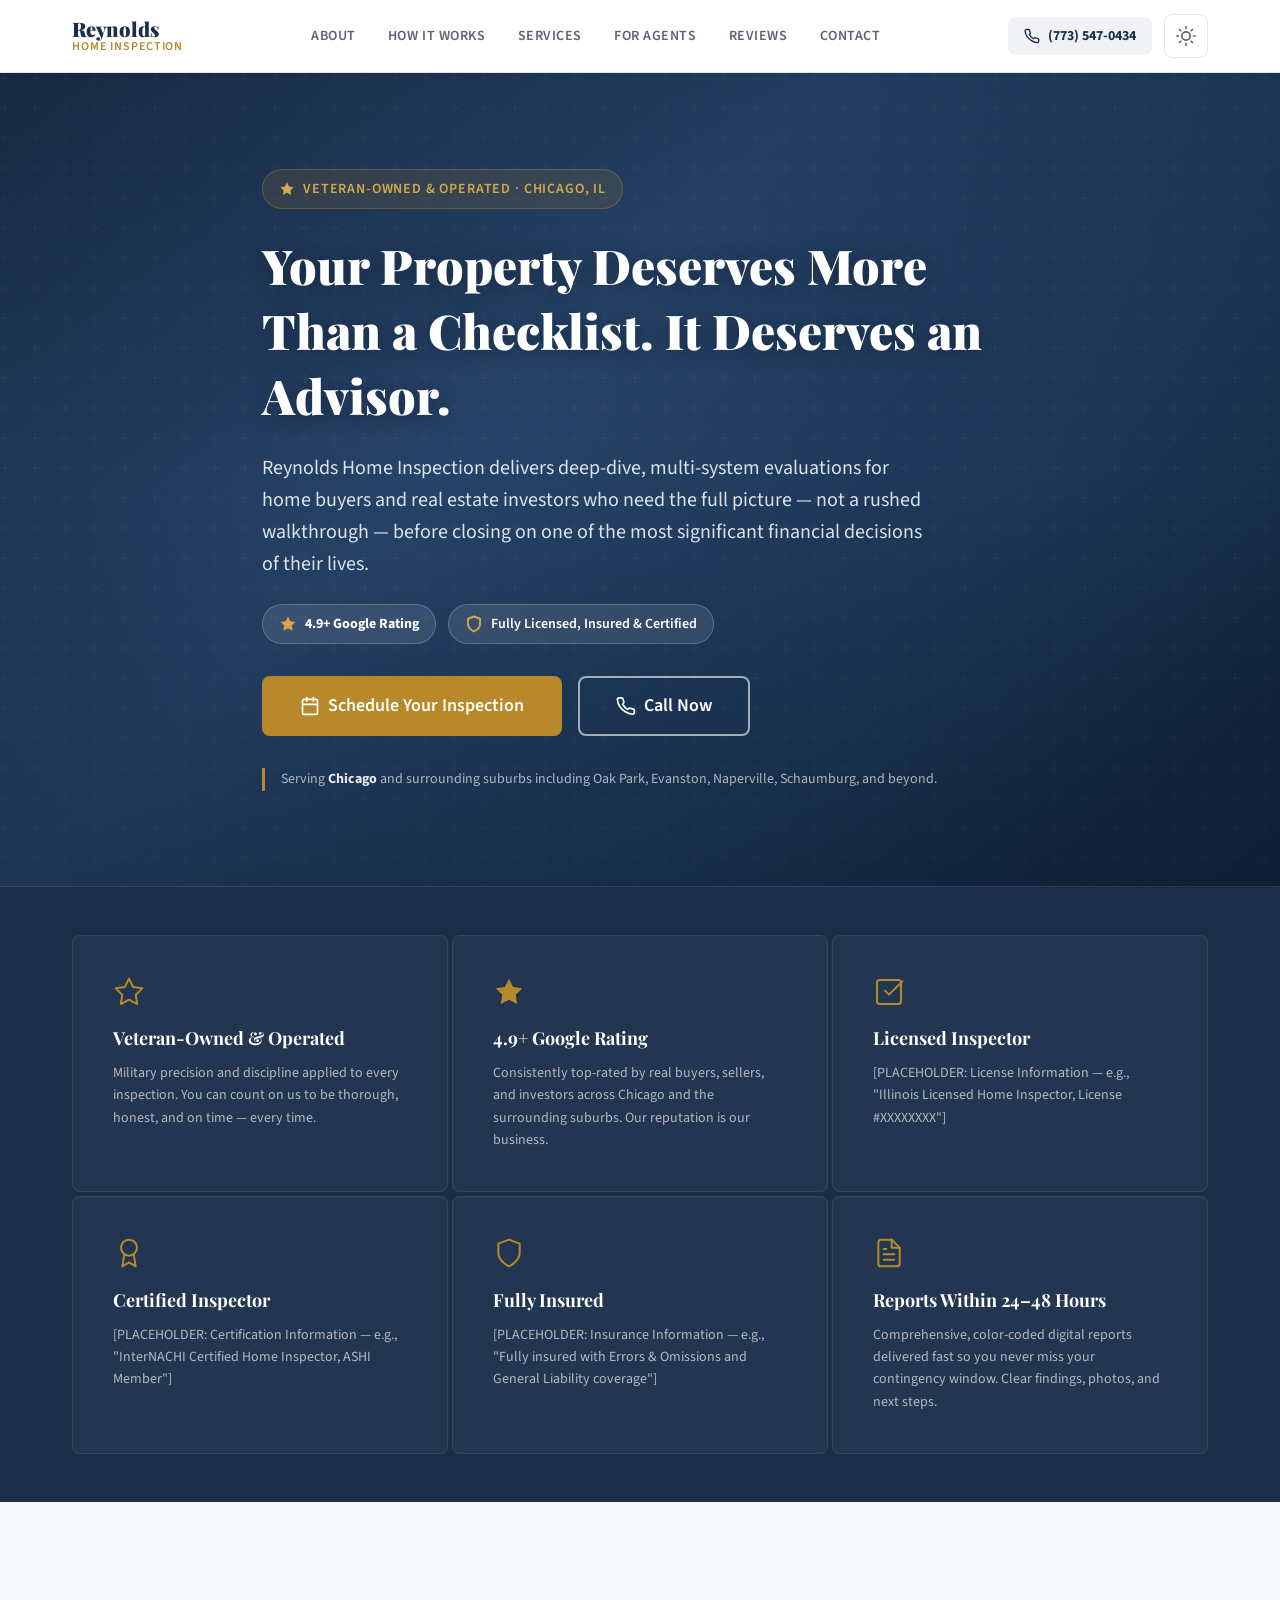
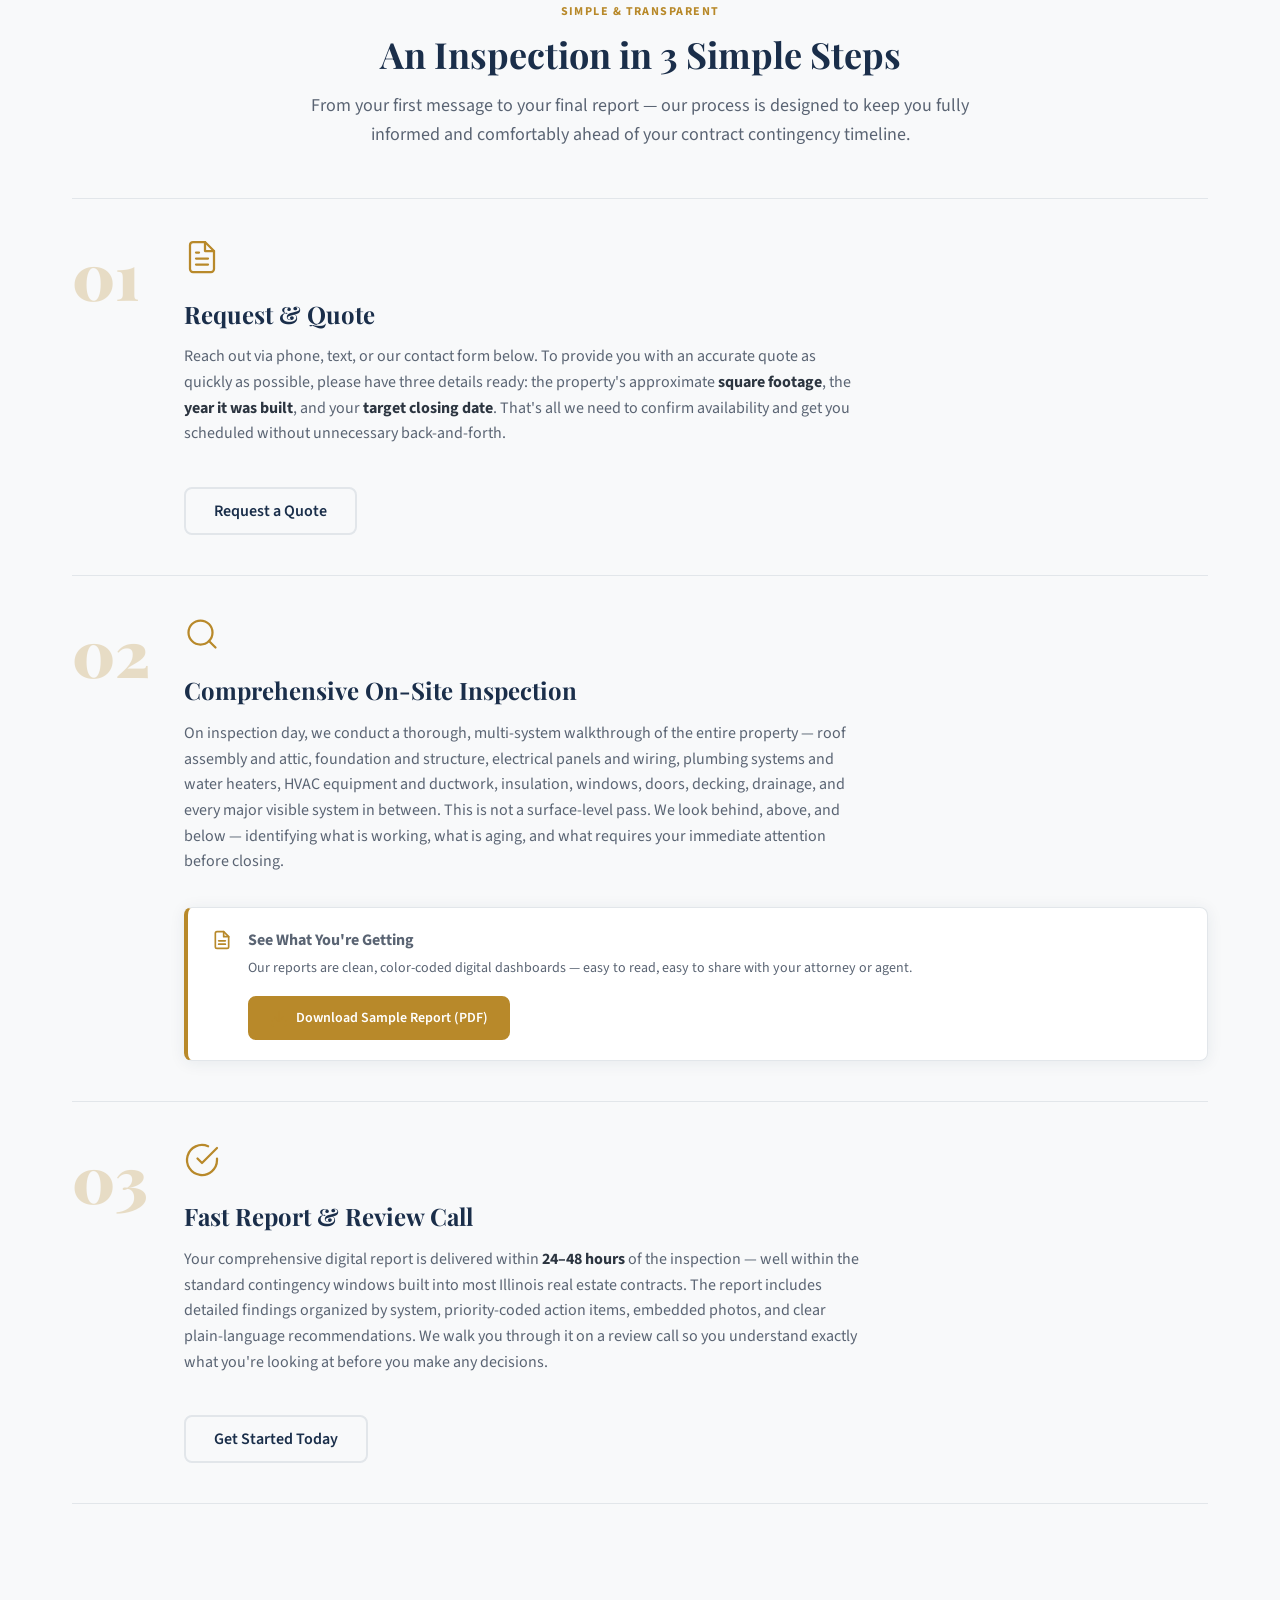
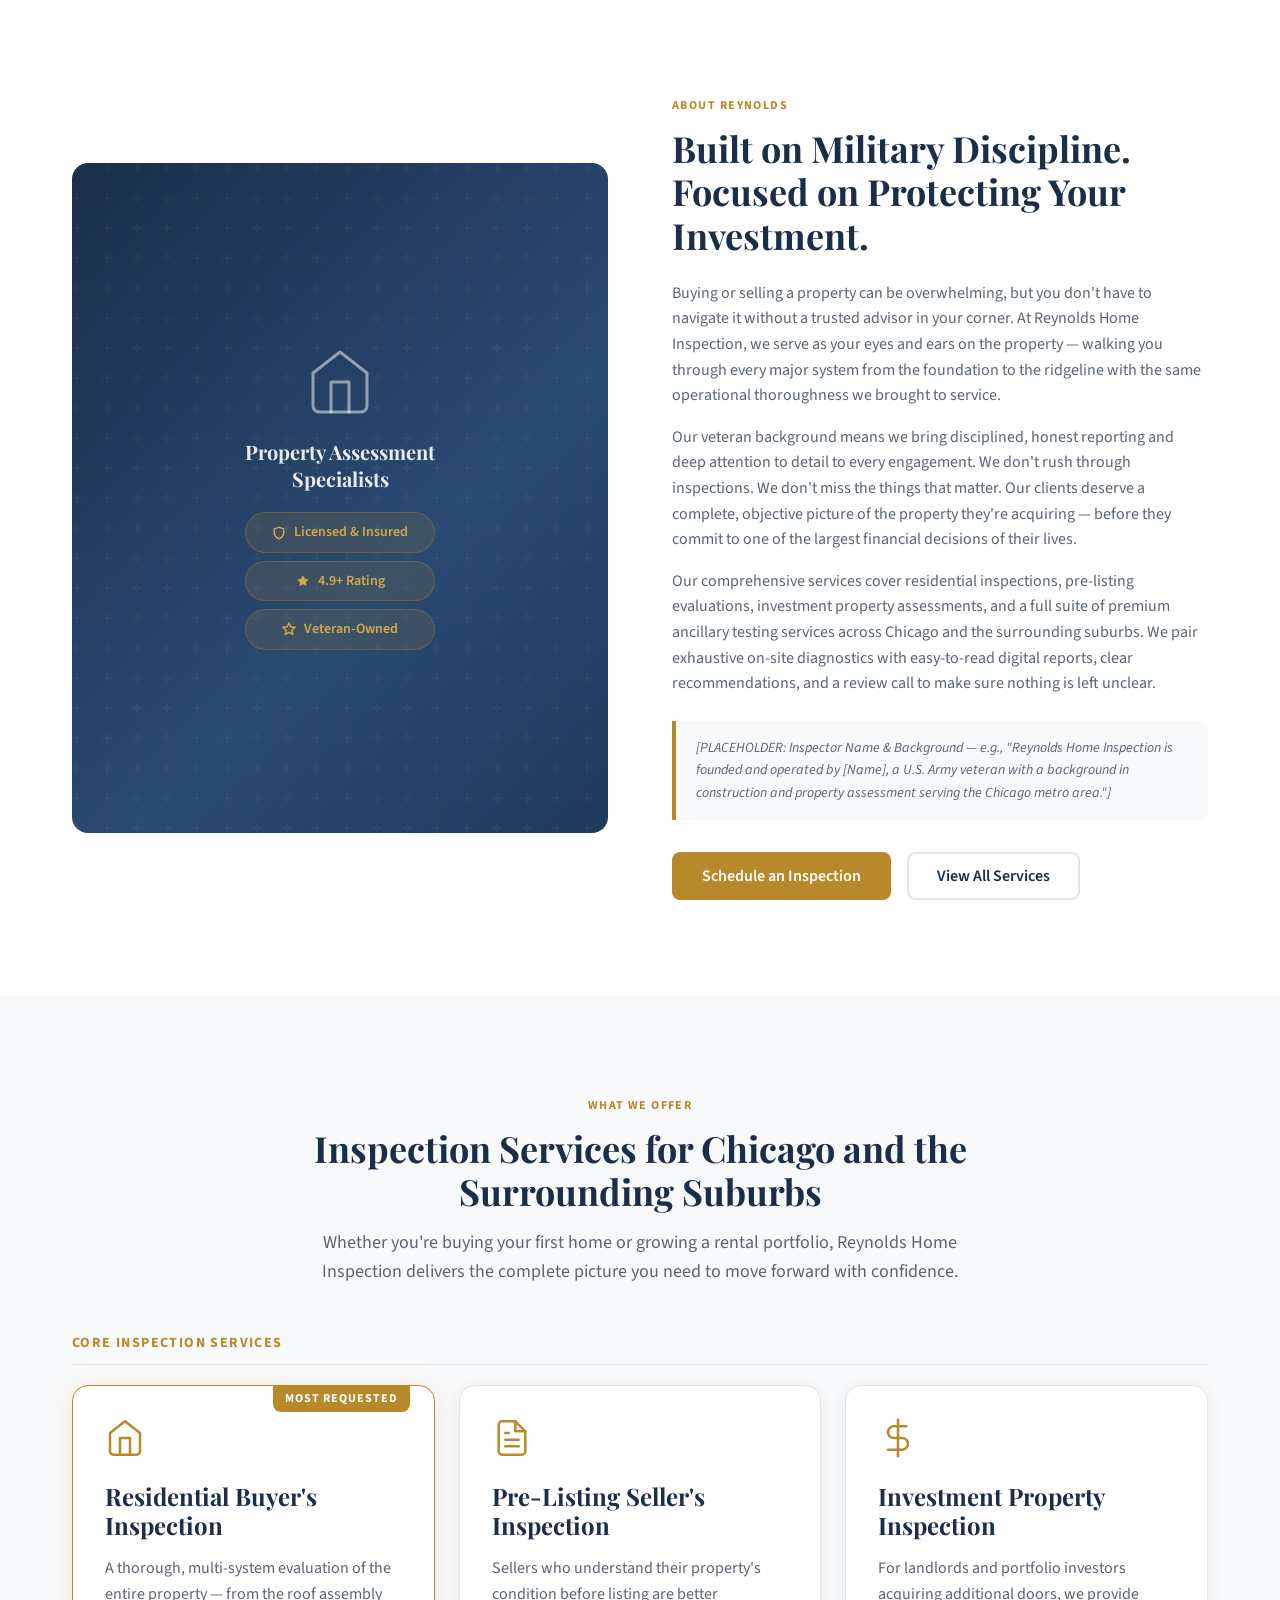
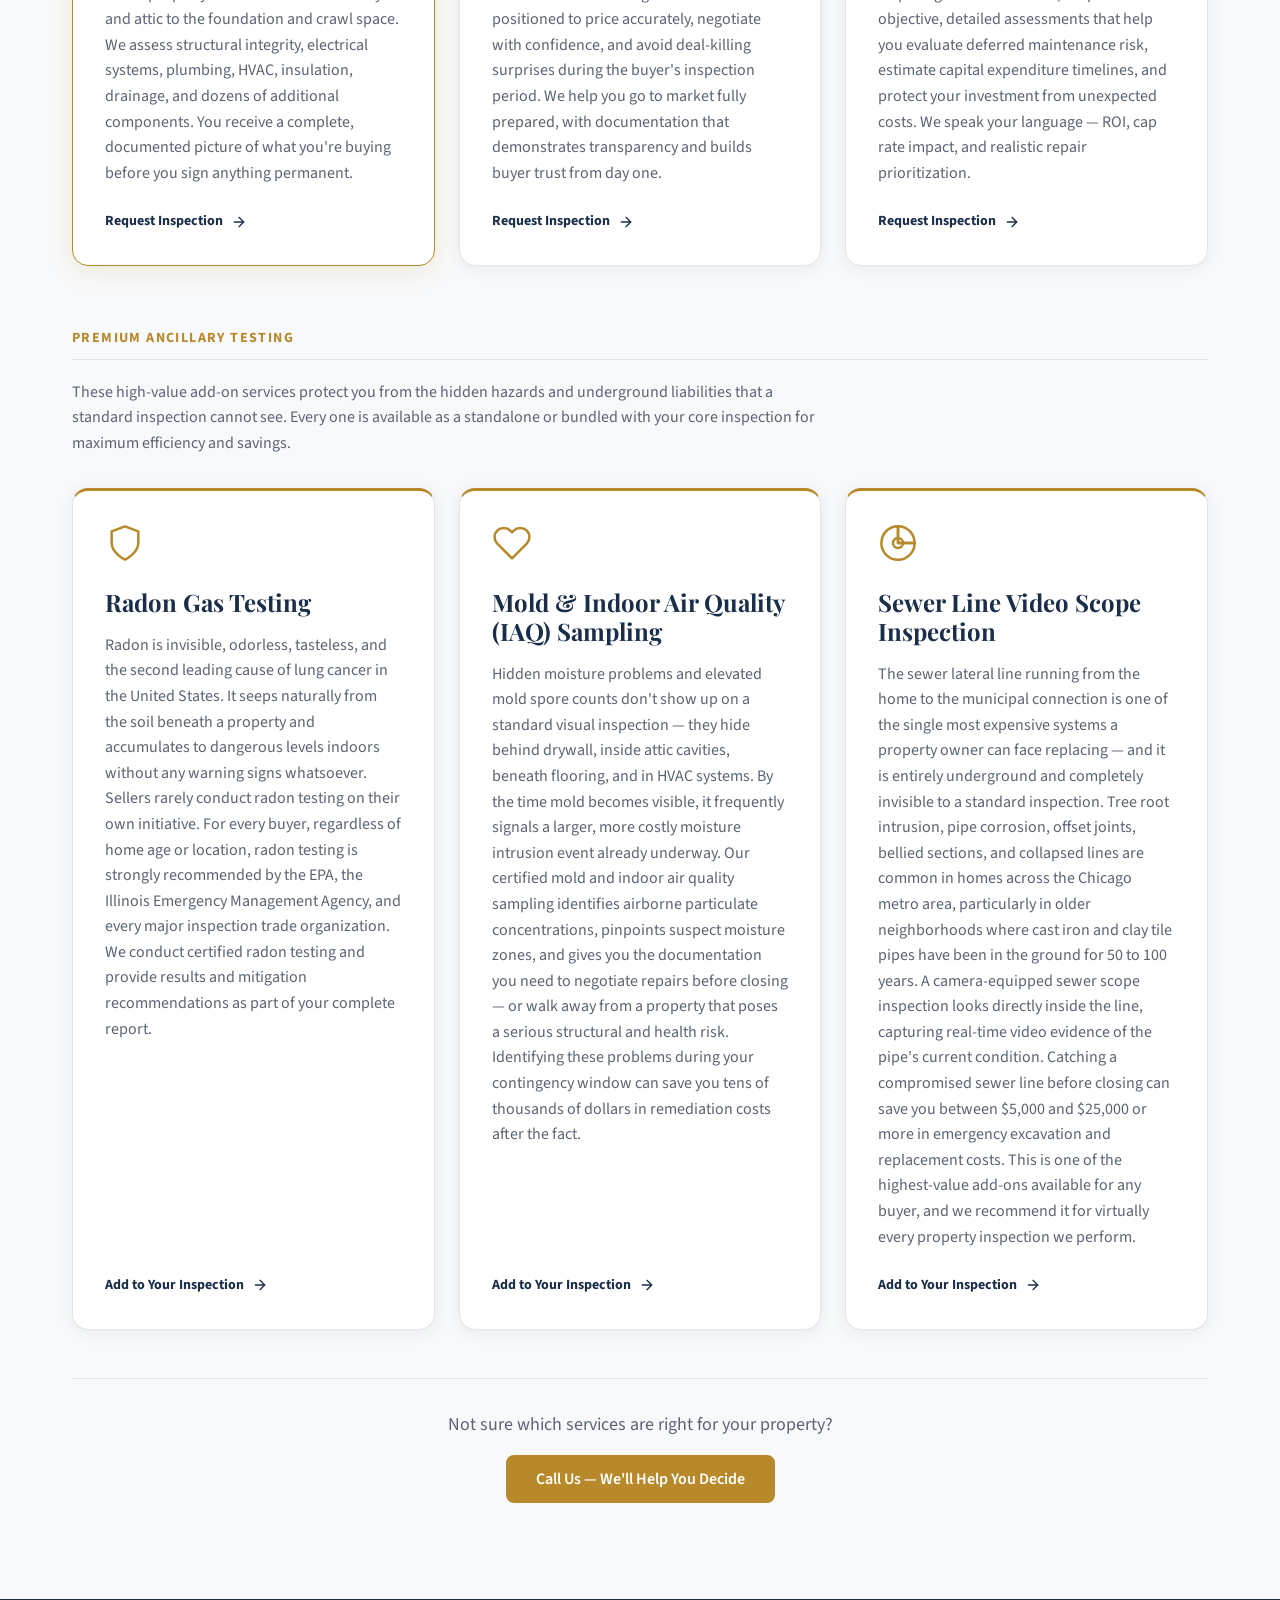
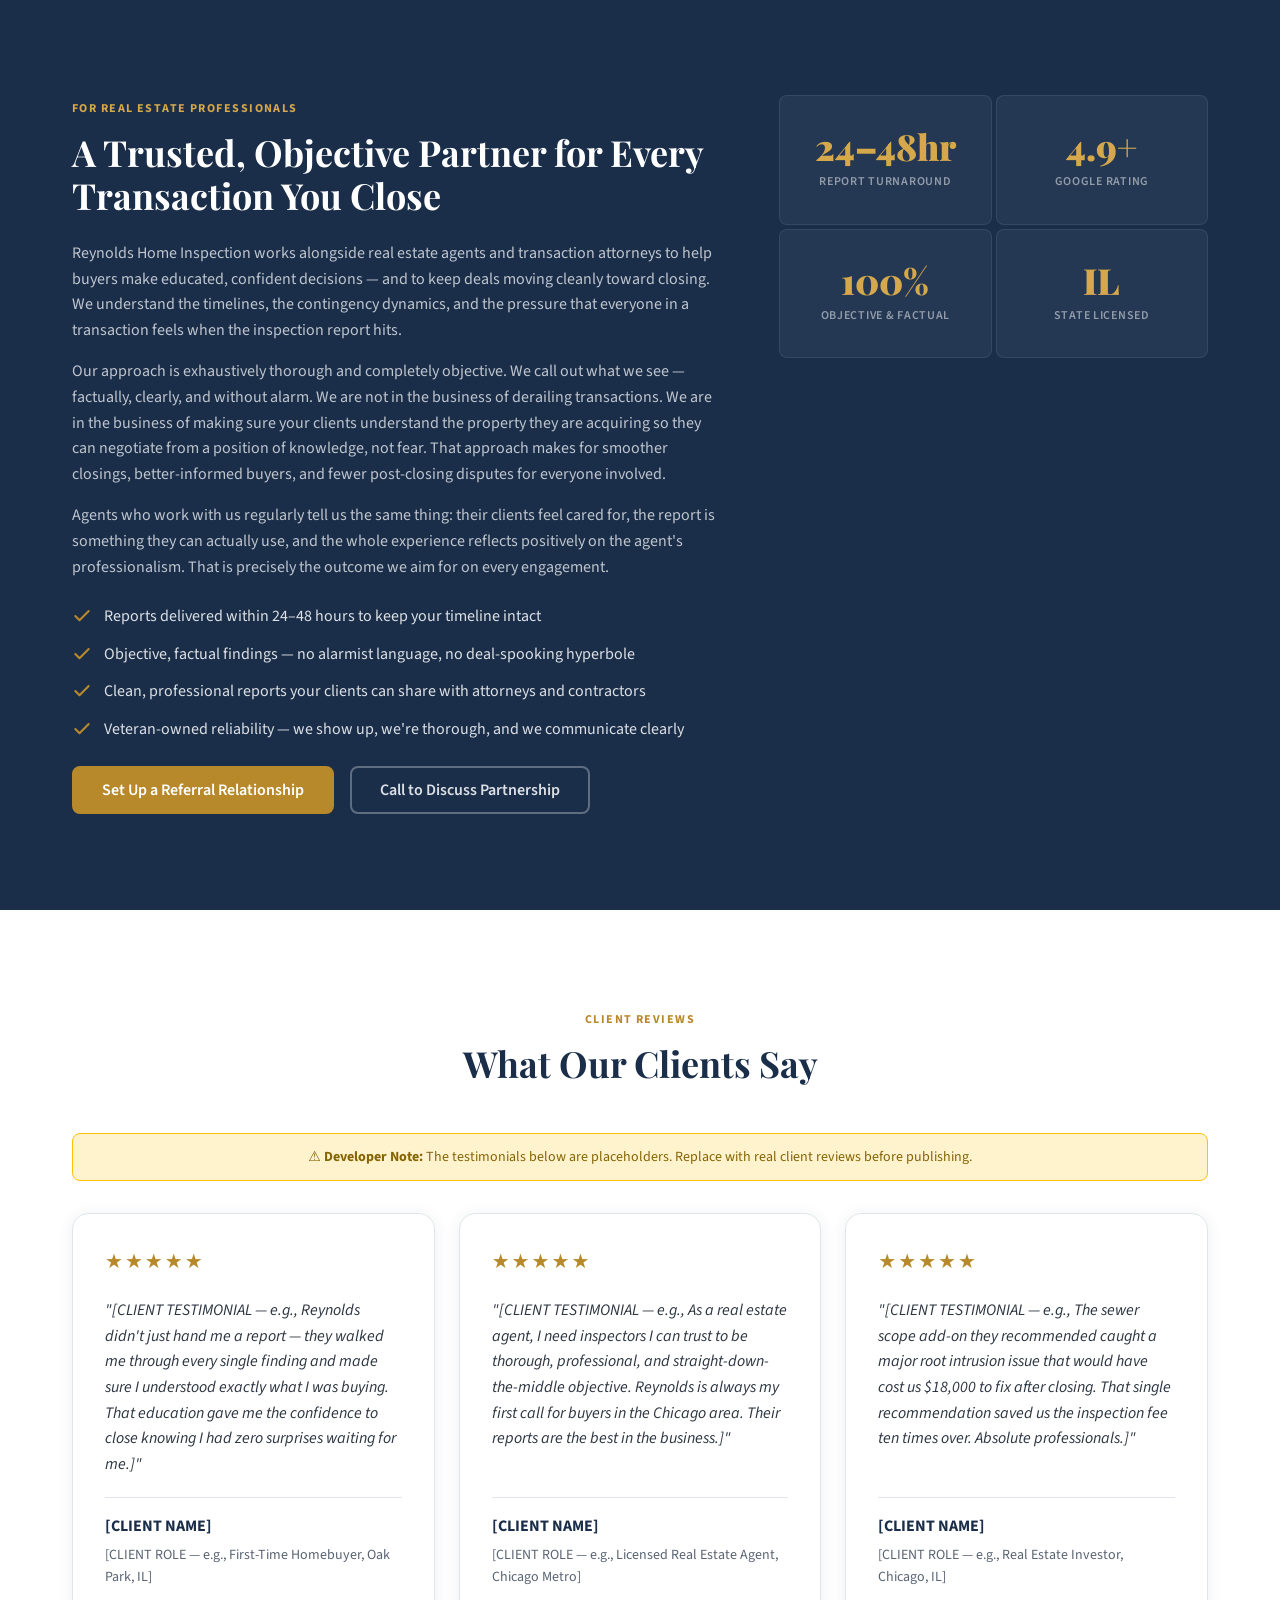
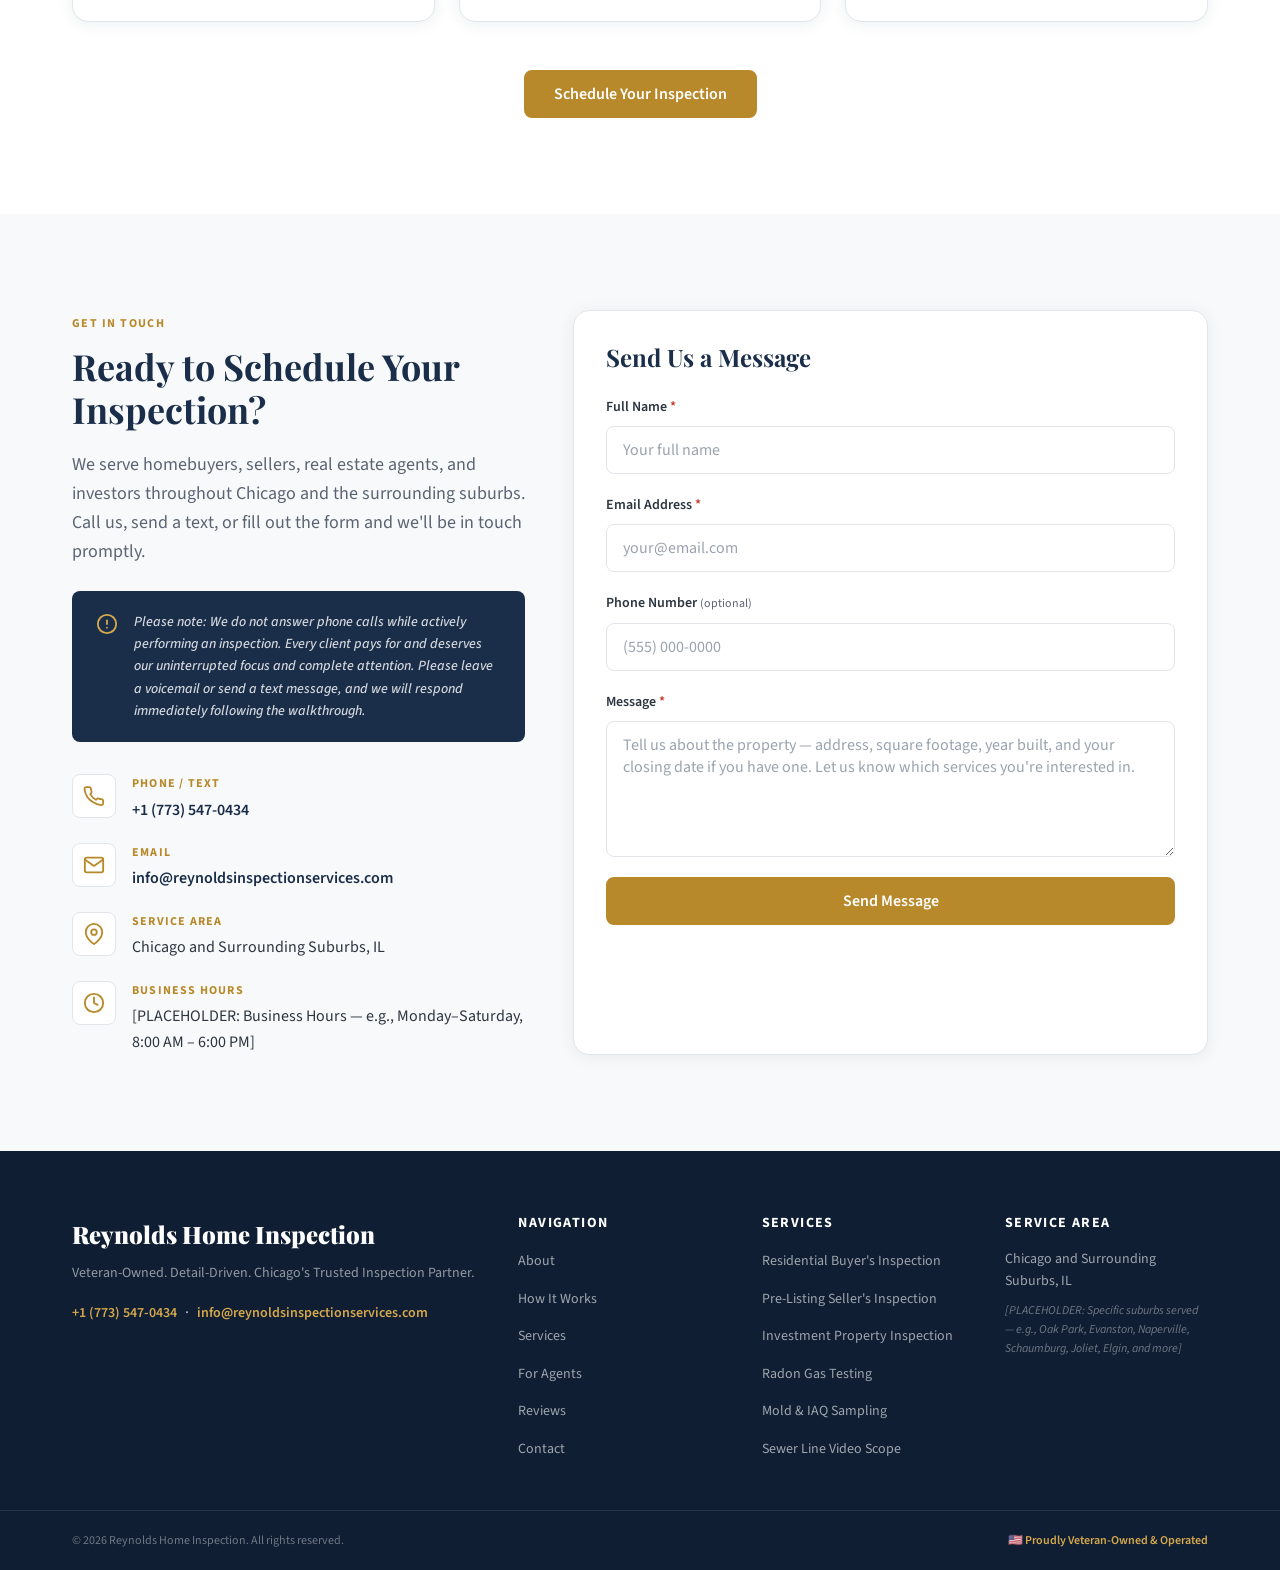
==== commit 7fd3db1c: "Update index.html" ====
--- a/index.html
+++ b/index.html
@@ -55,7 +55,7 @@
     "description": "Veteran-owned property inspection company serving Chicago and surrounding suburbs. Residential, pre-listing, investment, radon, mold, and sewer scope inspections.",
     "url": "https://[PLACEHOLDER-YOUR-DOMAIN].com/",
     "telephone": "+17735470434",
-    "email": "hello@examplebusiness.com",
+    "email": "info@reynoldsinspectionservices.com",
     "areaServed": [
       "Chicago",
       "Chicago Suburbs",
@@ -738,7 +738,7 @@
               <div>
                 <p class="contact-label">Email</p>
                 <!-- EDITABLE: Update email here -->
-                <a href="mailto:hello@examplebusiness.com" class="contact-value contact-value--link">hello@examplebusiness.com</a>
+                <a href="mailto:info@reynoldsinspectionservices.com" class="contact-value contact-value--link">info@reynoldsinspectionservices.com</a>
               </div>
             </div>
 
@@ -770,7 +770,8 @@
 
         <!-- Contact Form -->
         <div class="contact-form-wrapper">
-          <form class="contact-form" id="contactForm" novalidate aria-label="Contact form">
+          <form class="contact-form" id="contactForm" action="https://formspree.io/f/mwvjggye" method="POST" novalidate aria-label="Contact form">
+            <input type="hidden" name="_subject" value="New message from Reynolds Inspection Services website">
             <h3>Send Us a Message</h3>
 
             <!-- Name -->
@@ -866,7 +867,7 @@
           <!-- EDITABLE: Update phone and email here -->
           <a href="tel:+17735470434" class="footer-contact-link">+1 (773) 547-0434</a>
           <span aria-hidden="true"> · </span>
-          <a href="mailto:hello@examplebusiness.com" class="footer-contact-link">hello@examplebusiness.com</a>
+          <a href="mailto:info@reynoldsinspectionservices.com" class="footer-contact-link">info@reynoldsinspectionservices.com</a>
         </div>
       </div>
 
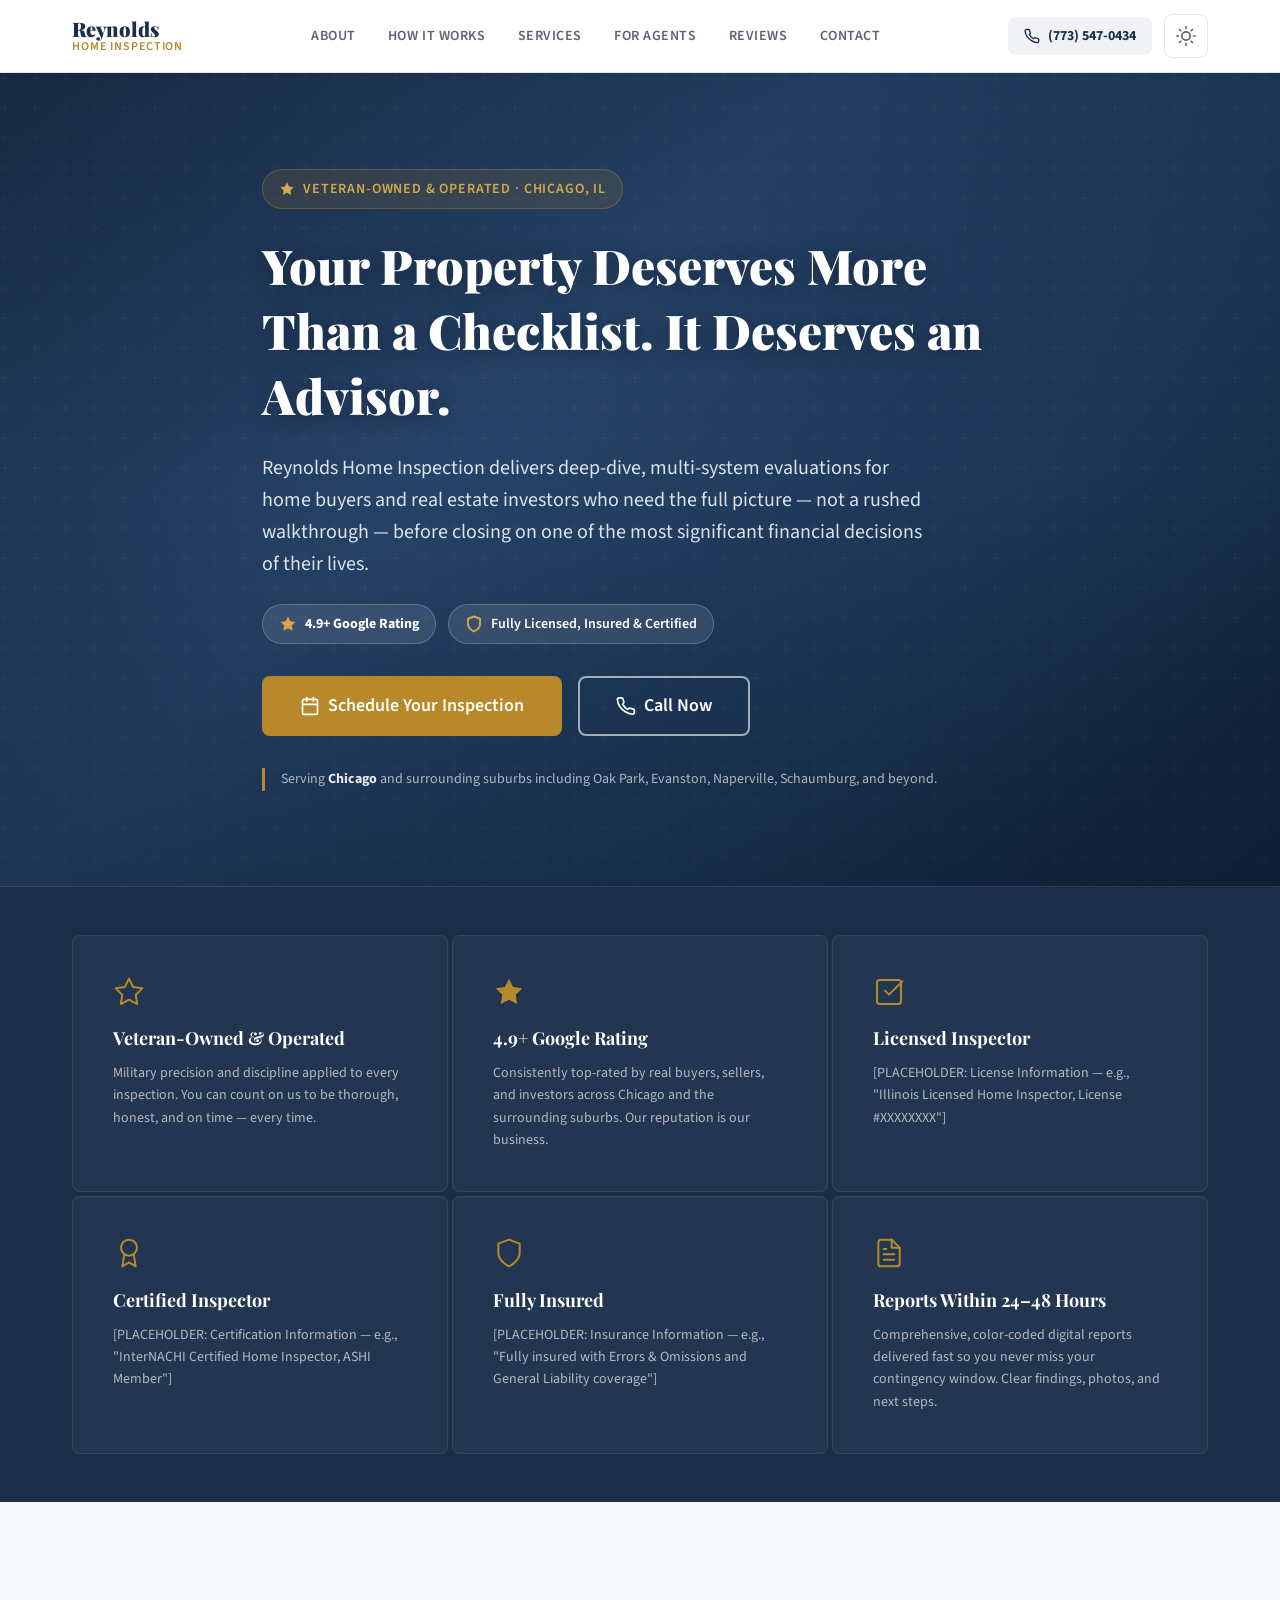
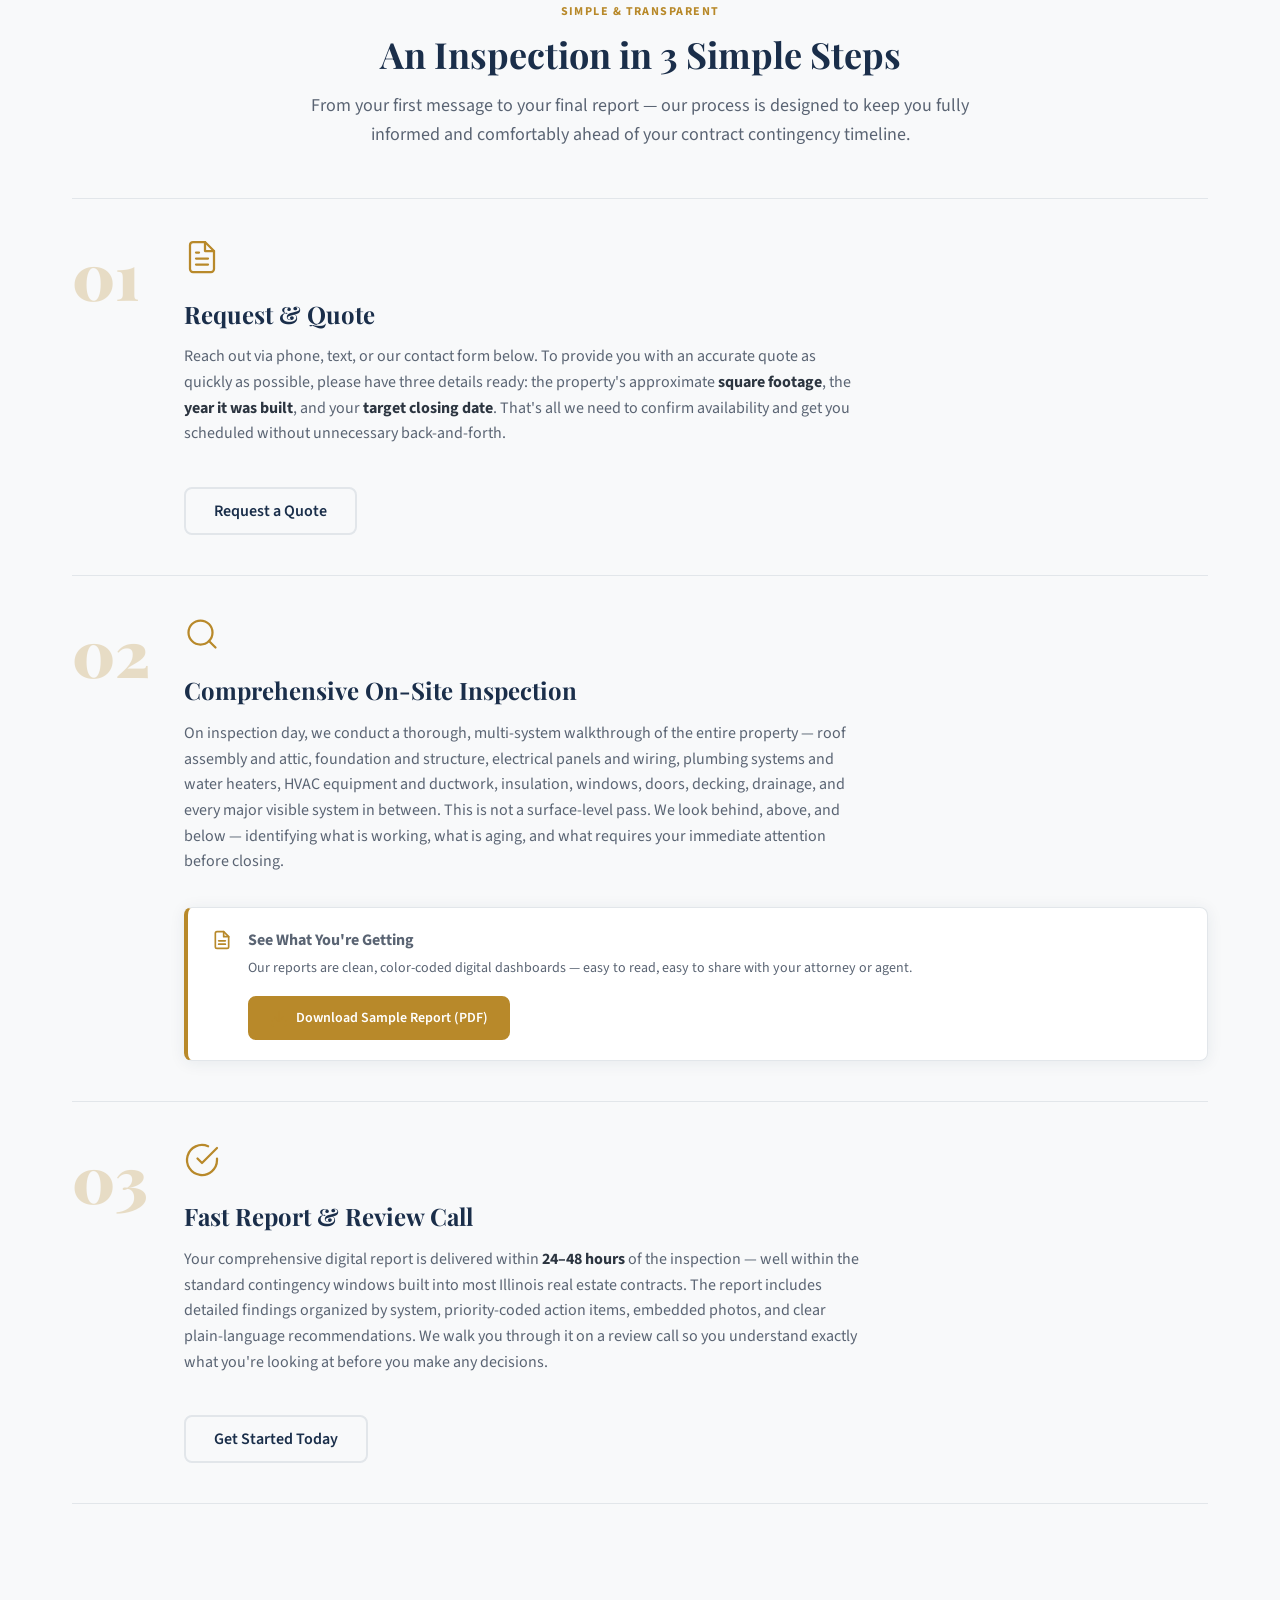
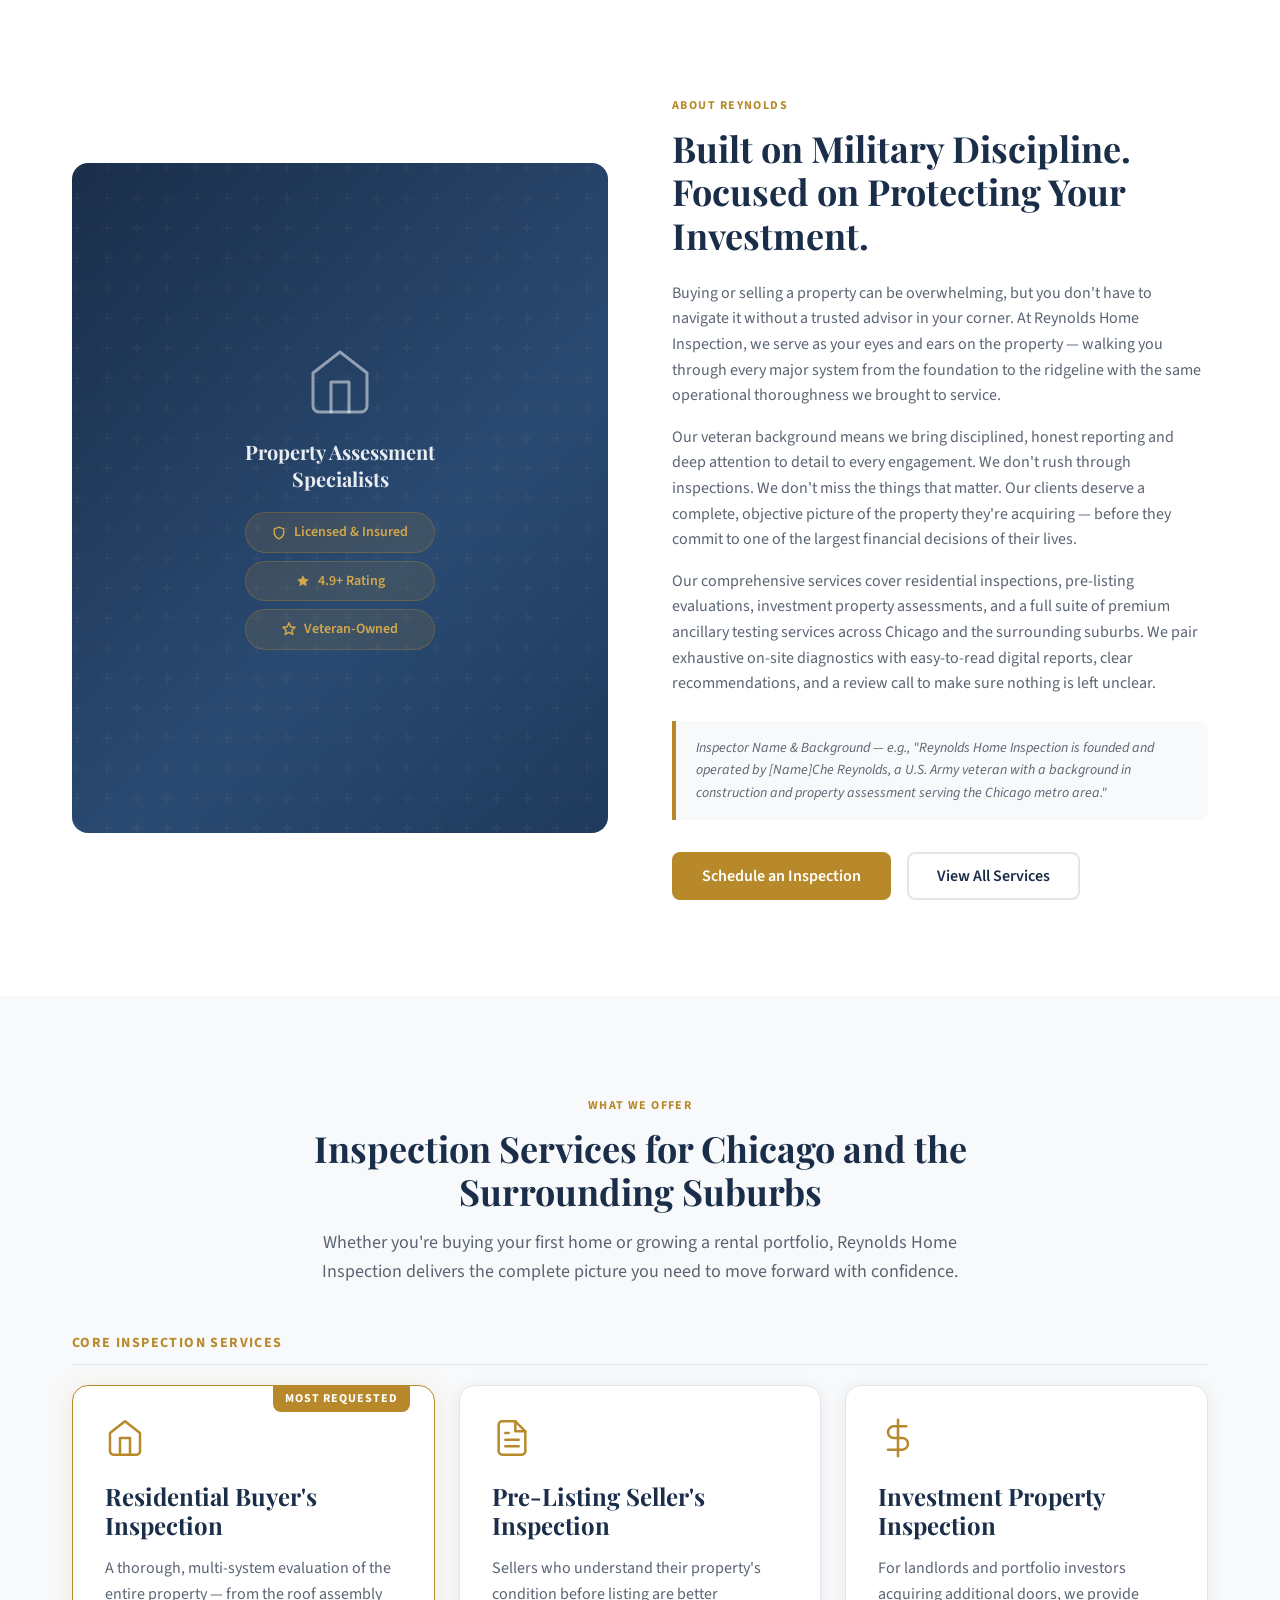
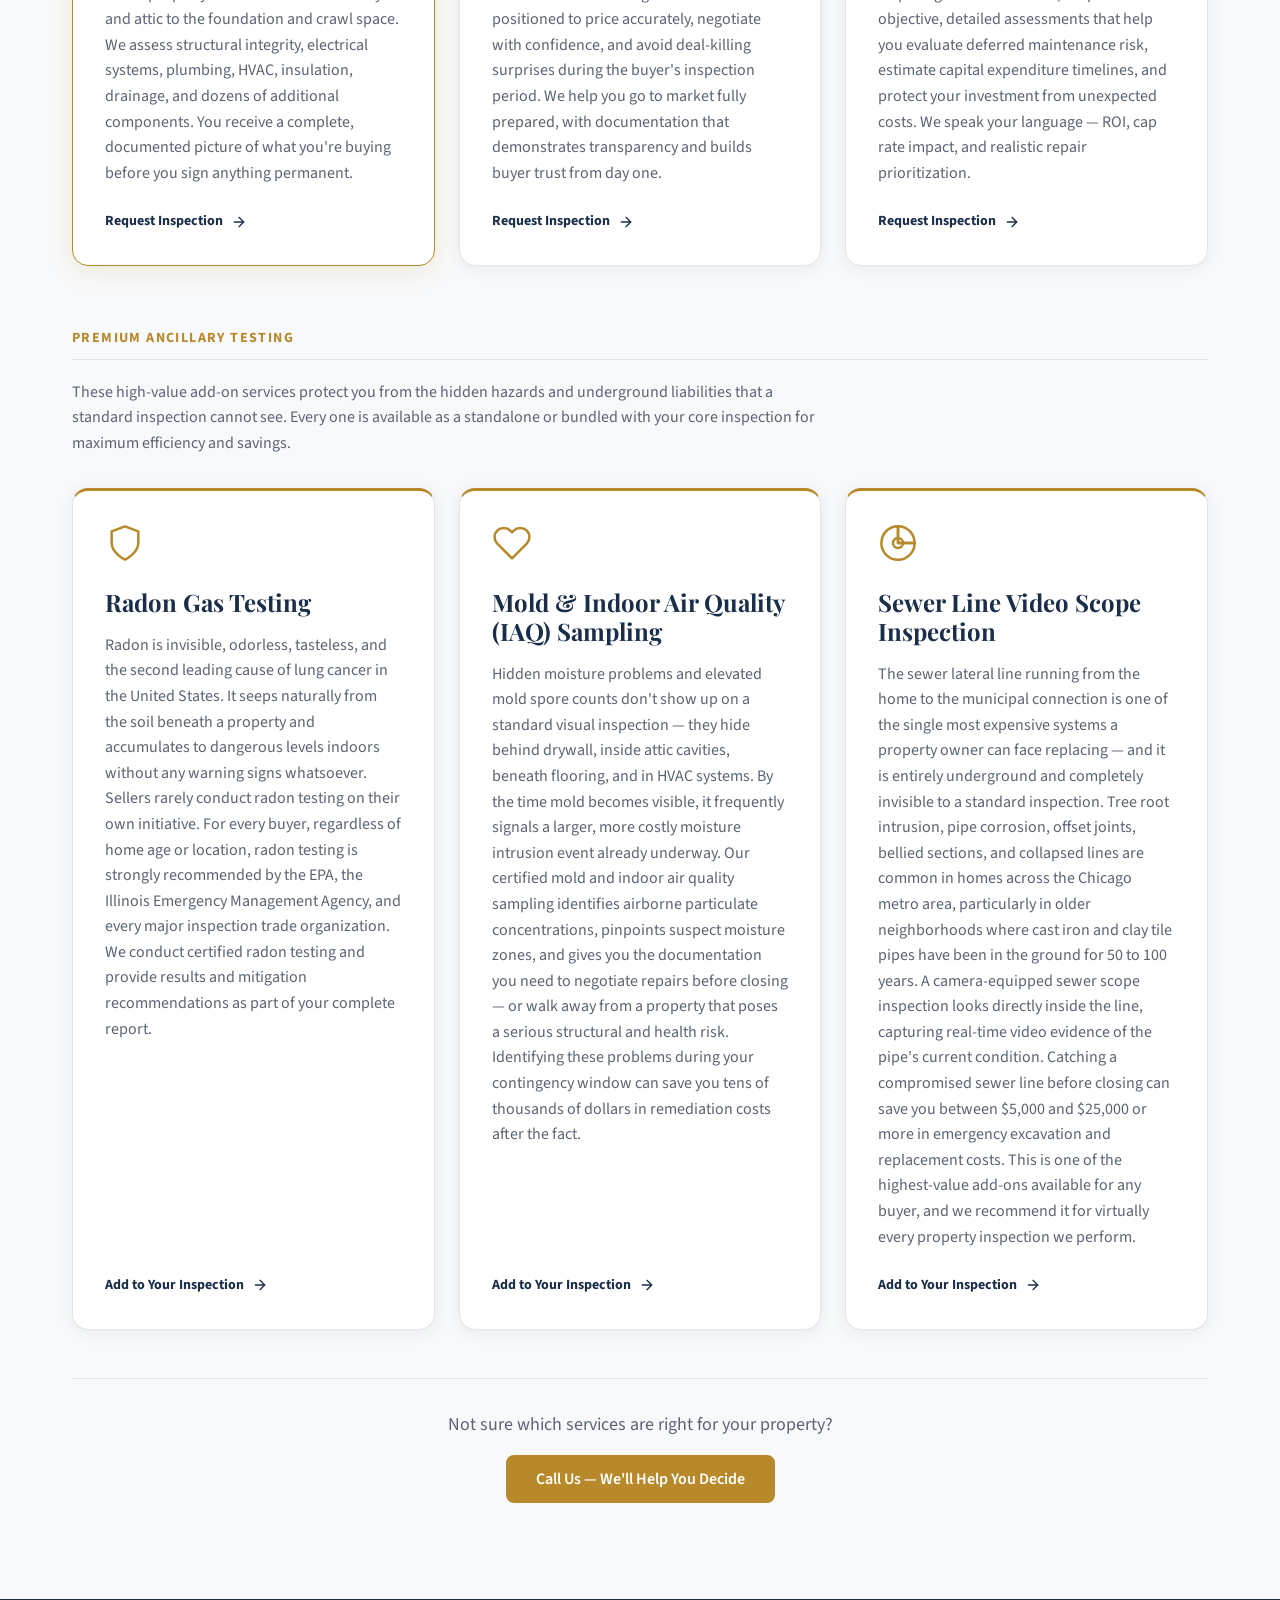
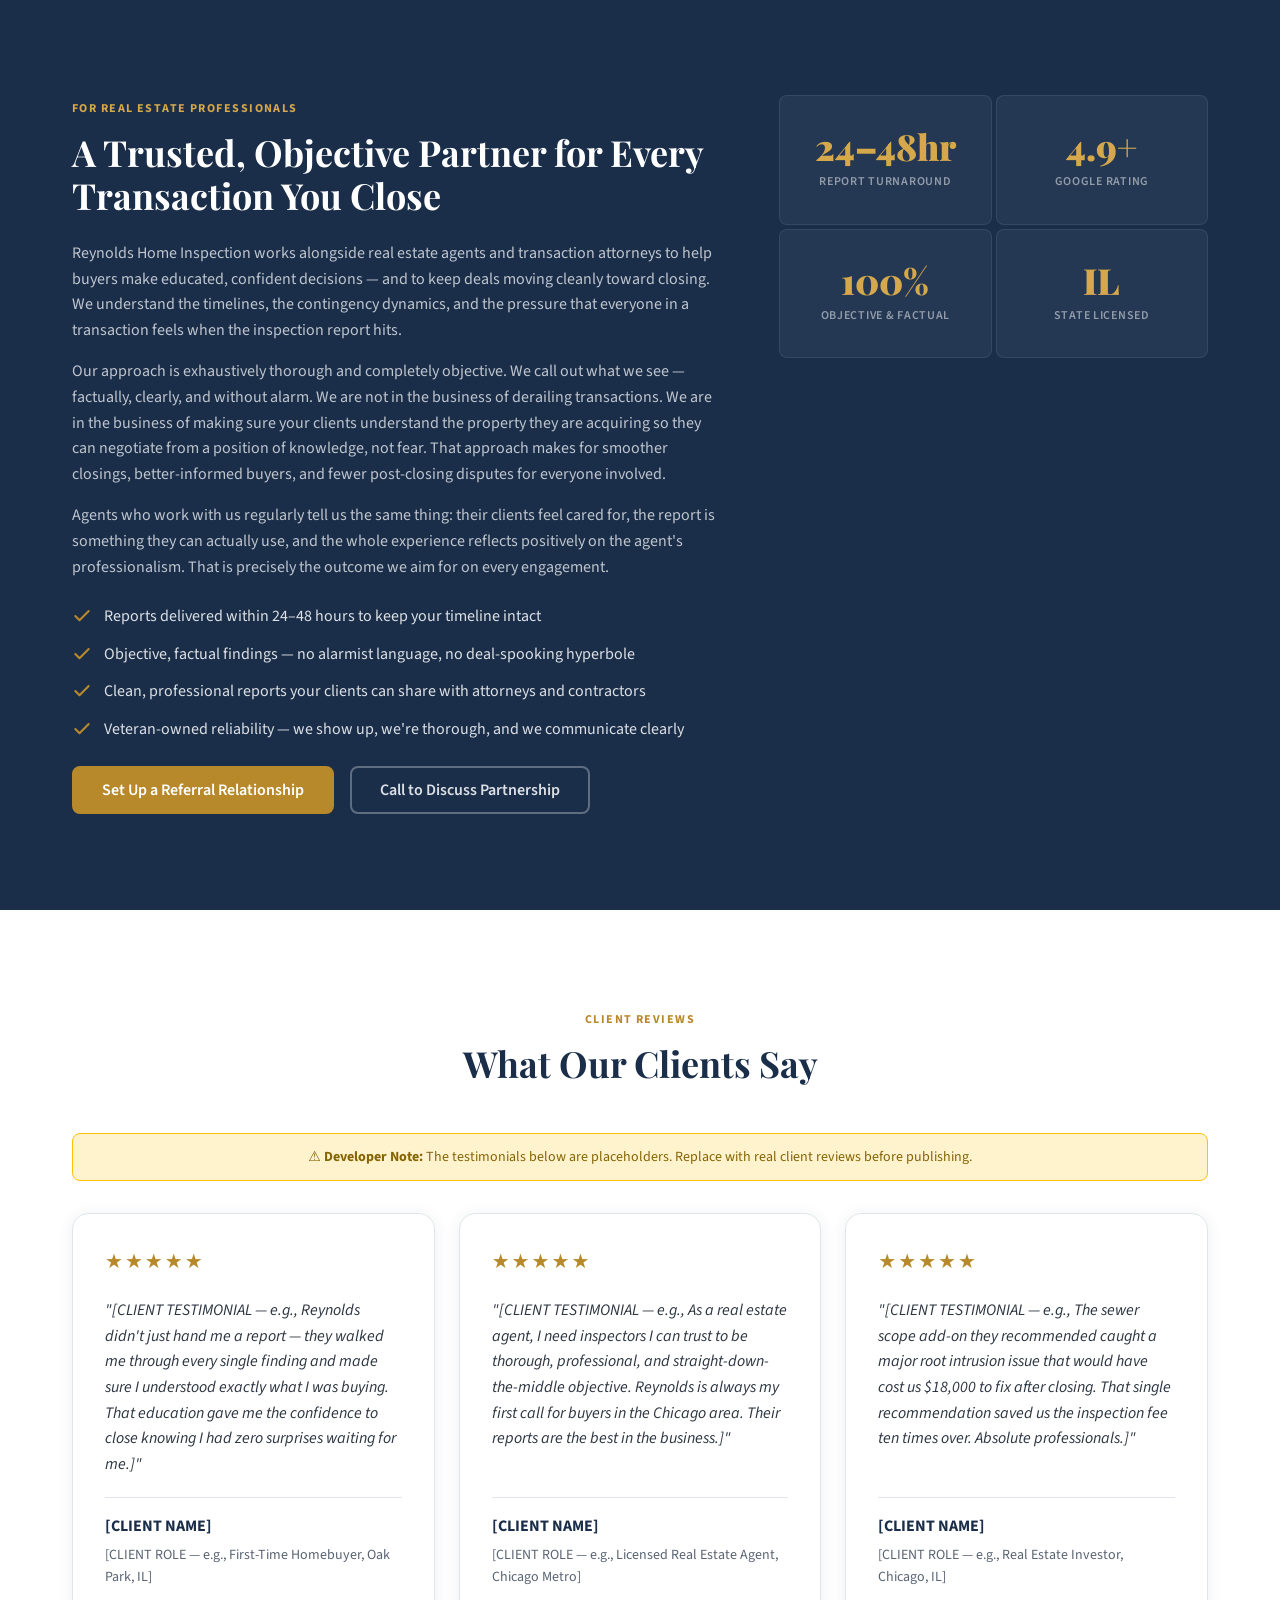
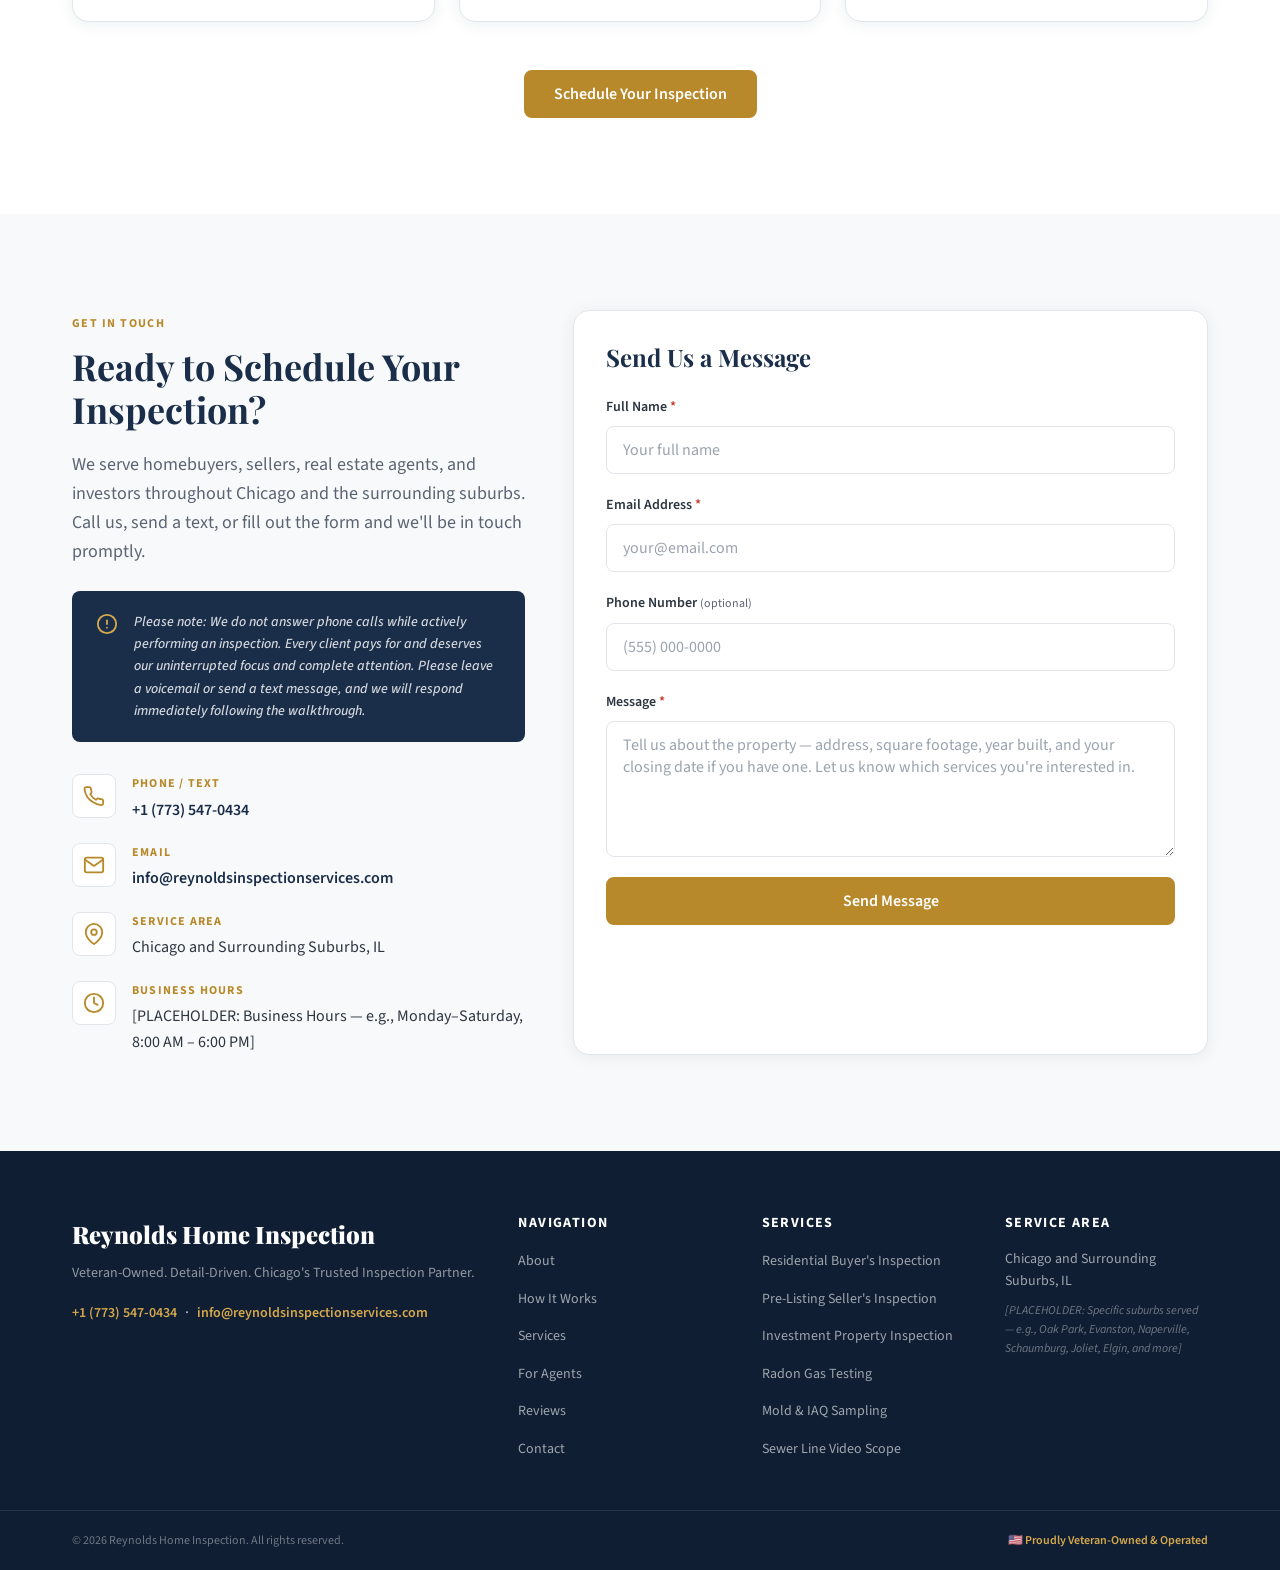
==== commit ad208ac8: "Update index.html" ====
--- a/index.html
+++ b/index.html
@@ -28,7 +28,7 @@
 
   <!-- ===================== SEO: Canonical ===================== -->
   <!-- PLACEHOLDER: Replace with your live domain -->
-  <link rel="canonical" href="https://[PLACEHOLDER-YOUR-DOMAIN].com/">
+  <link rel="canonical" href="https://reynoldsinspectionservices.com.com/">
 
   <!-- ===================== SEO: Open Graph ===================== -->
   <meta property="og:type" content="website">
@@ -64,7 +64,7 @@
       "Lake County",
       "Will County"
     ],
-    "openingHours": "[PLACEHOLDER: Business Hours e.g. Mo-Fr 08:00-18:00]",
+    "openingHours": "Business Hours e.g. Mo-Fr 08:00-18:00",
     "priceRange": "$$",
     "aggregateRating": {
       "@type": "AggregateRating",
@@ -430,7 +430,7 @@
           <p>Our comprehensive services cover residential inspections, pre-listing evaluations, investment property assessments, and a full suite of premium ancillary testing services across Chicago and the surrounding suburbs. We pair exhaustive on-site diagnostics with easy-to-read digital reports, clear recommendations, and a review call to make sure nothing is left unclear.</p>
 
           <!-- EDITABLE: Add your inspector's name and any real biographical details here -->
-          <p class="about-note">[PLACEHOLDER: Inspector Name &amp; Background — e.g., "Reynolds Home Inspection is founded and operated by [Name], a U.S. Army veteran with a background in construction and property assessment serving the Chicago metro area."]</p>
+          <p class="about-note">Inspector Name &amp; Background — e.g., "Reynolds Home Inspection is founded and operated by [Name]Che Reynolds, a U.S. Army veteran with a background in construction and property assessment serving the Chicago metro area."</p>
 
           <div class="about-ctas">
             <a href="#contact" class="btn btn-primary">Schedule an Inspection</a>
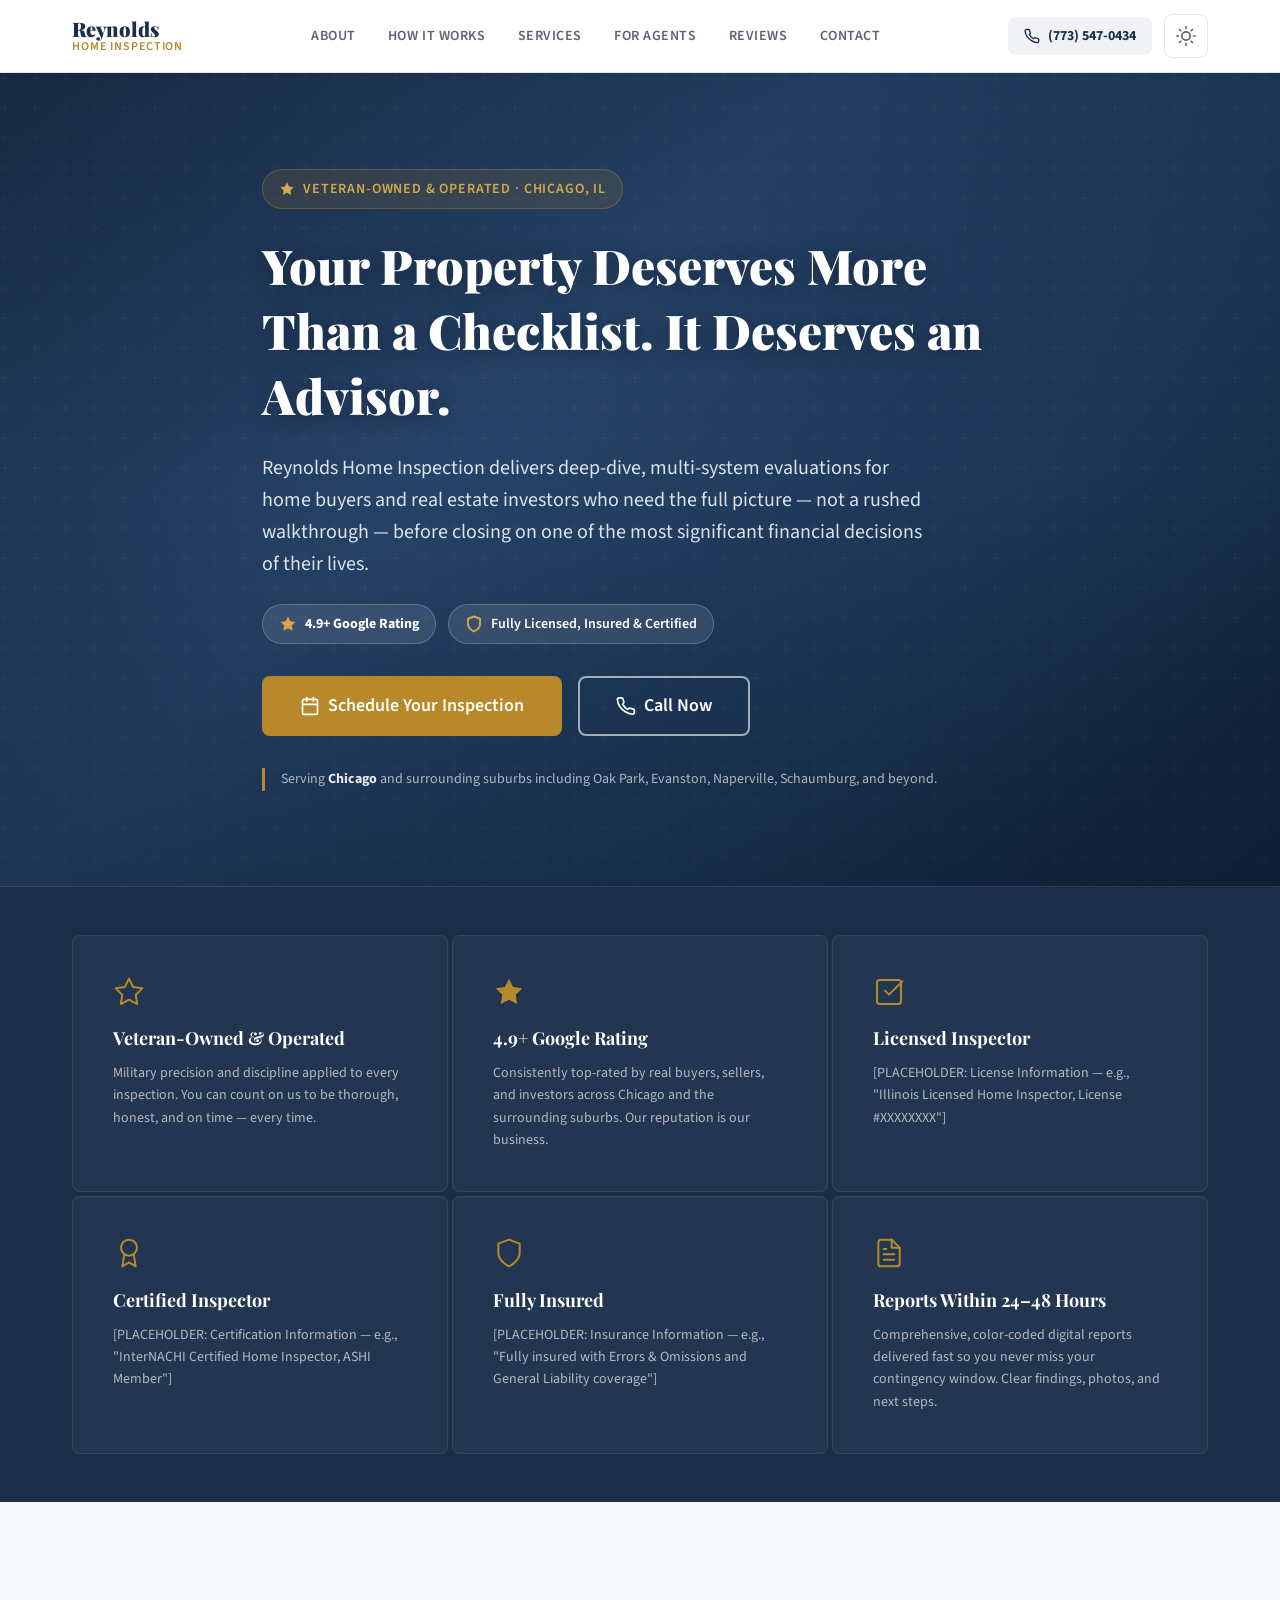
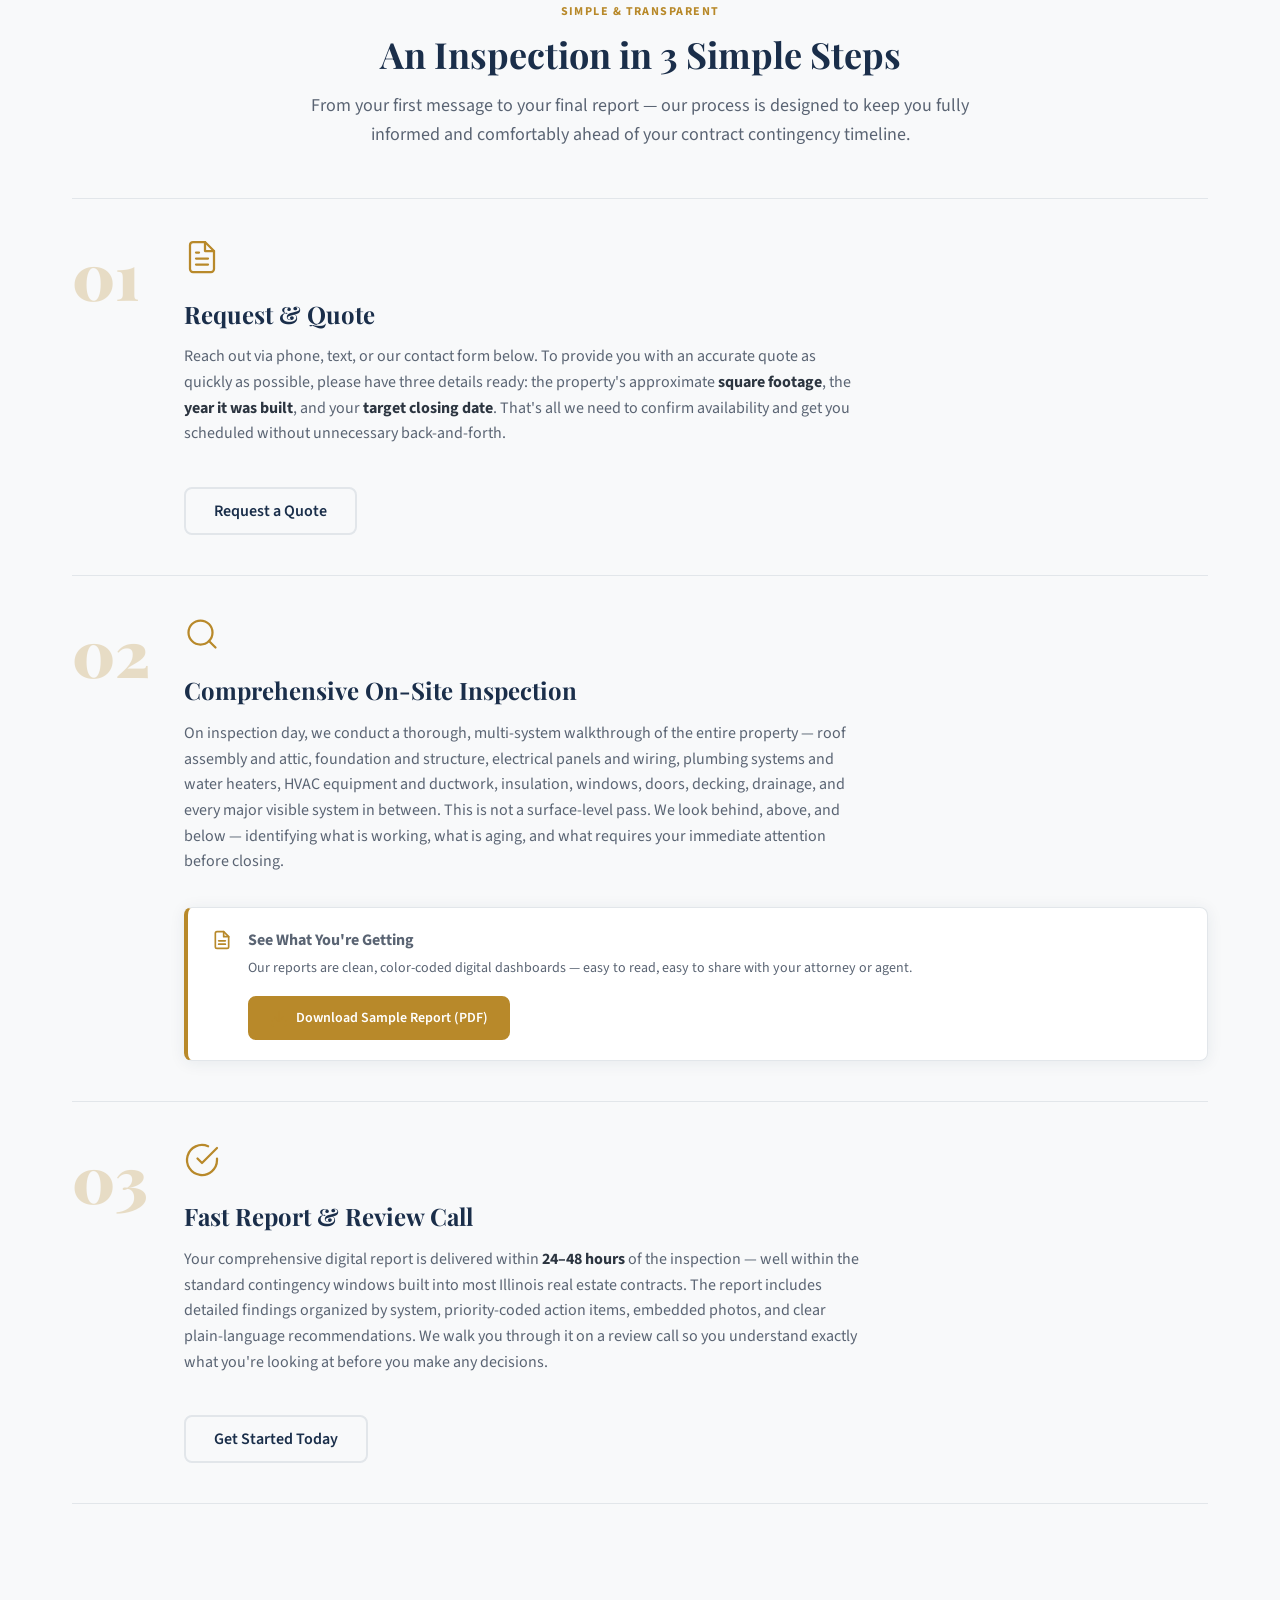
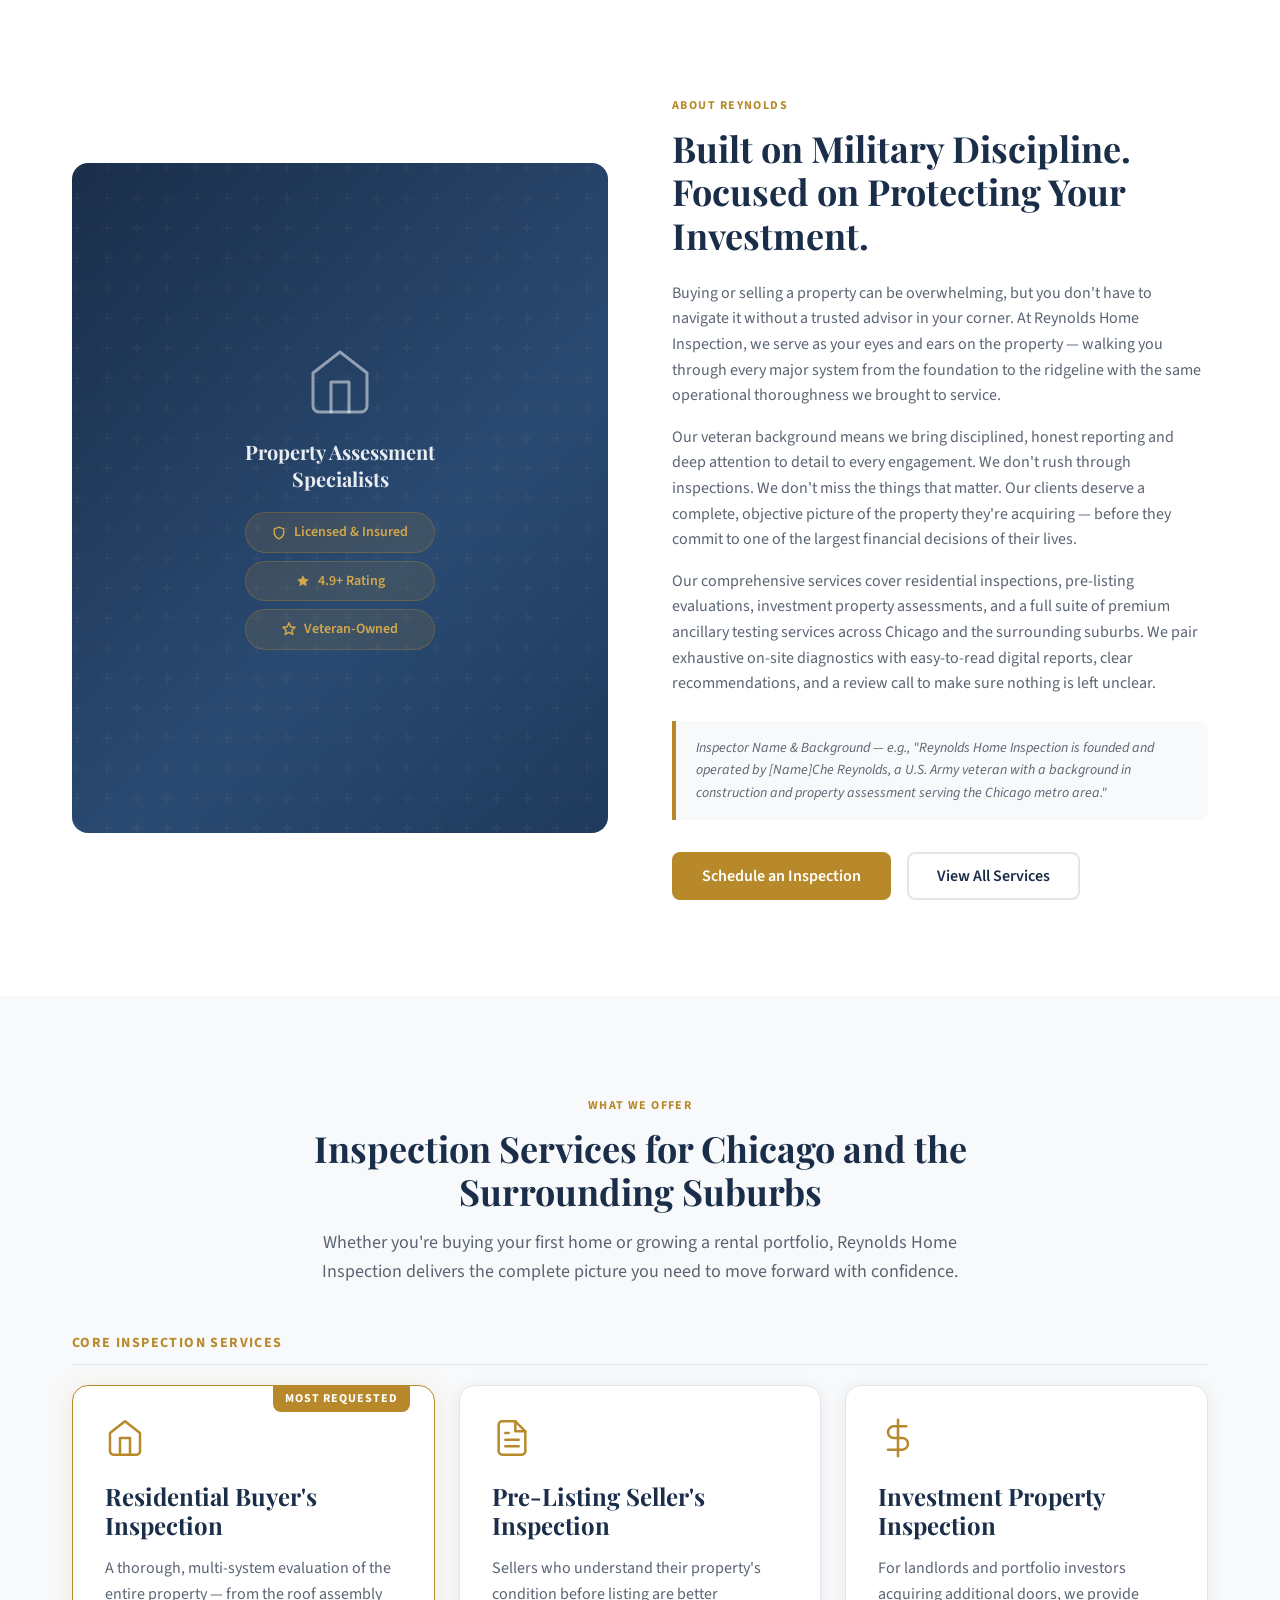
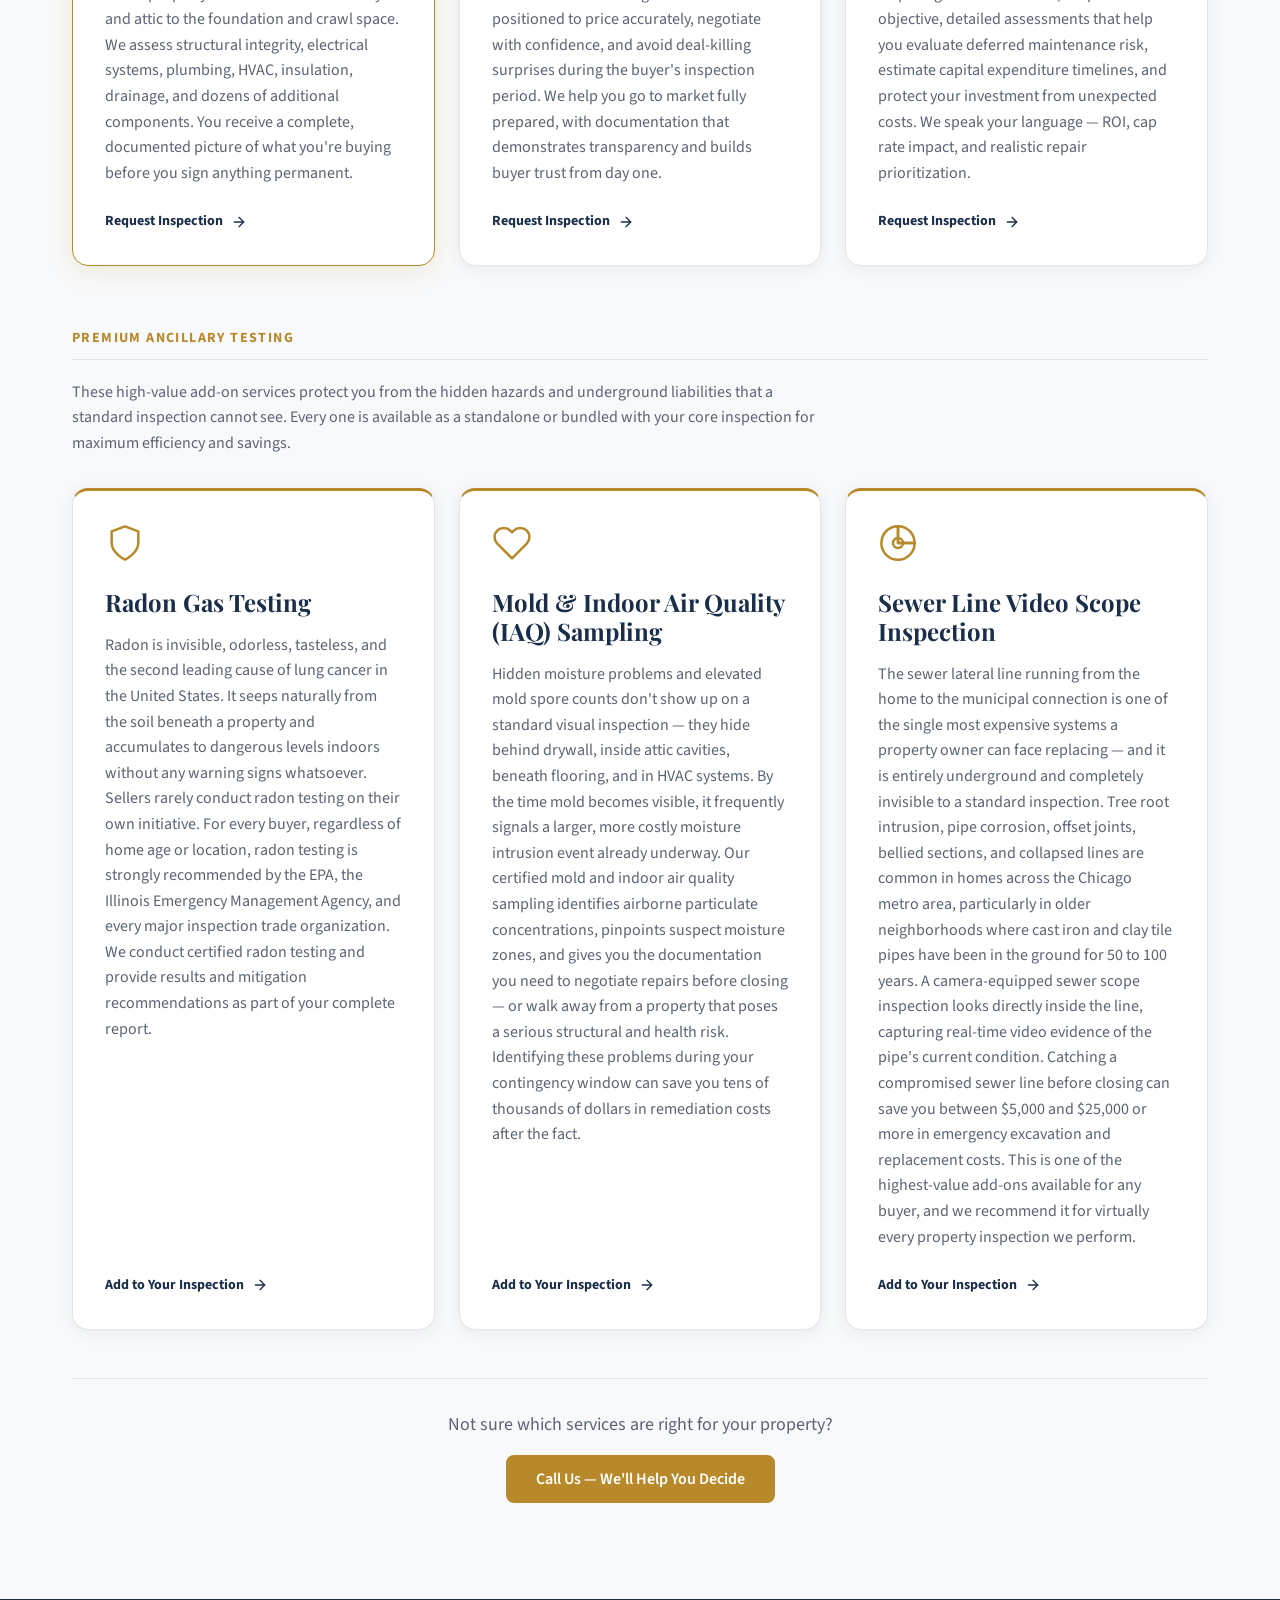
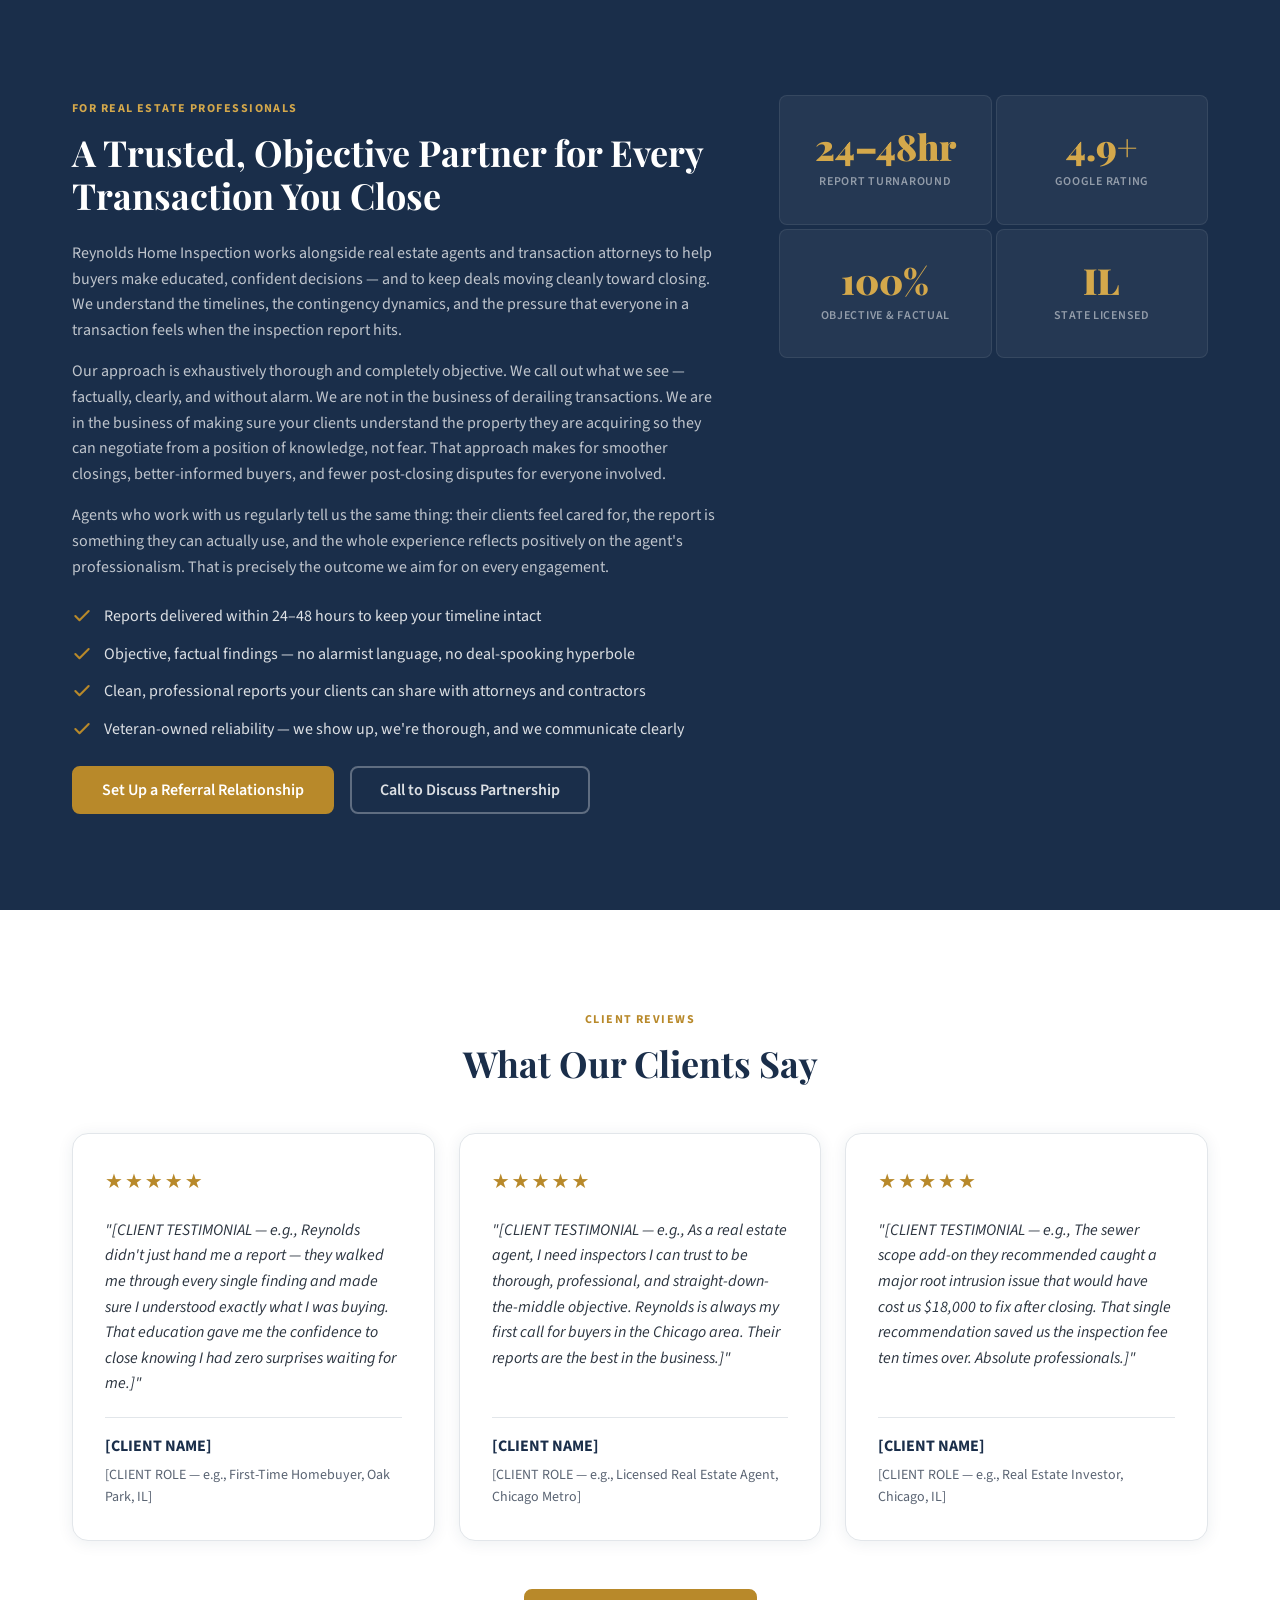
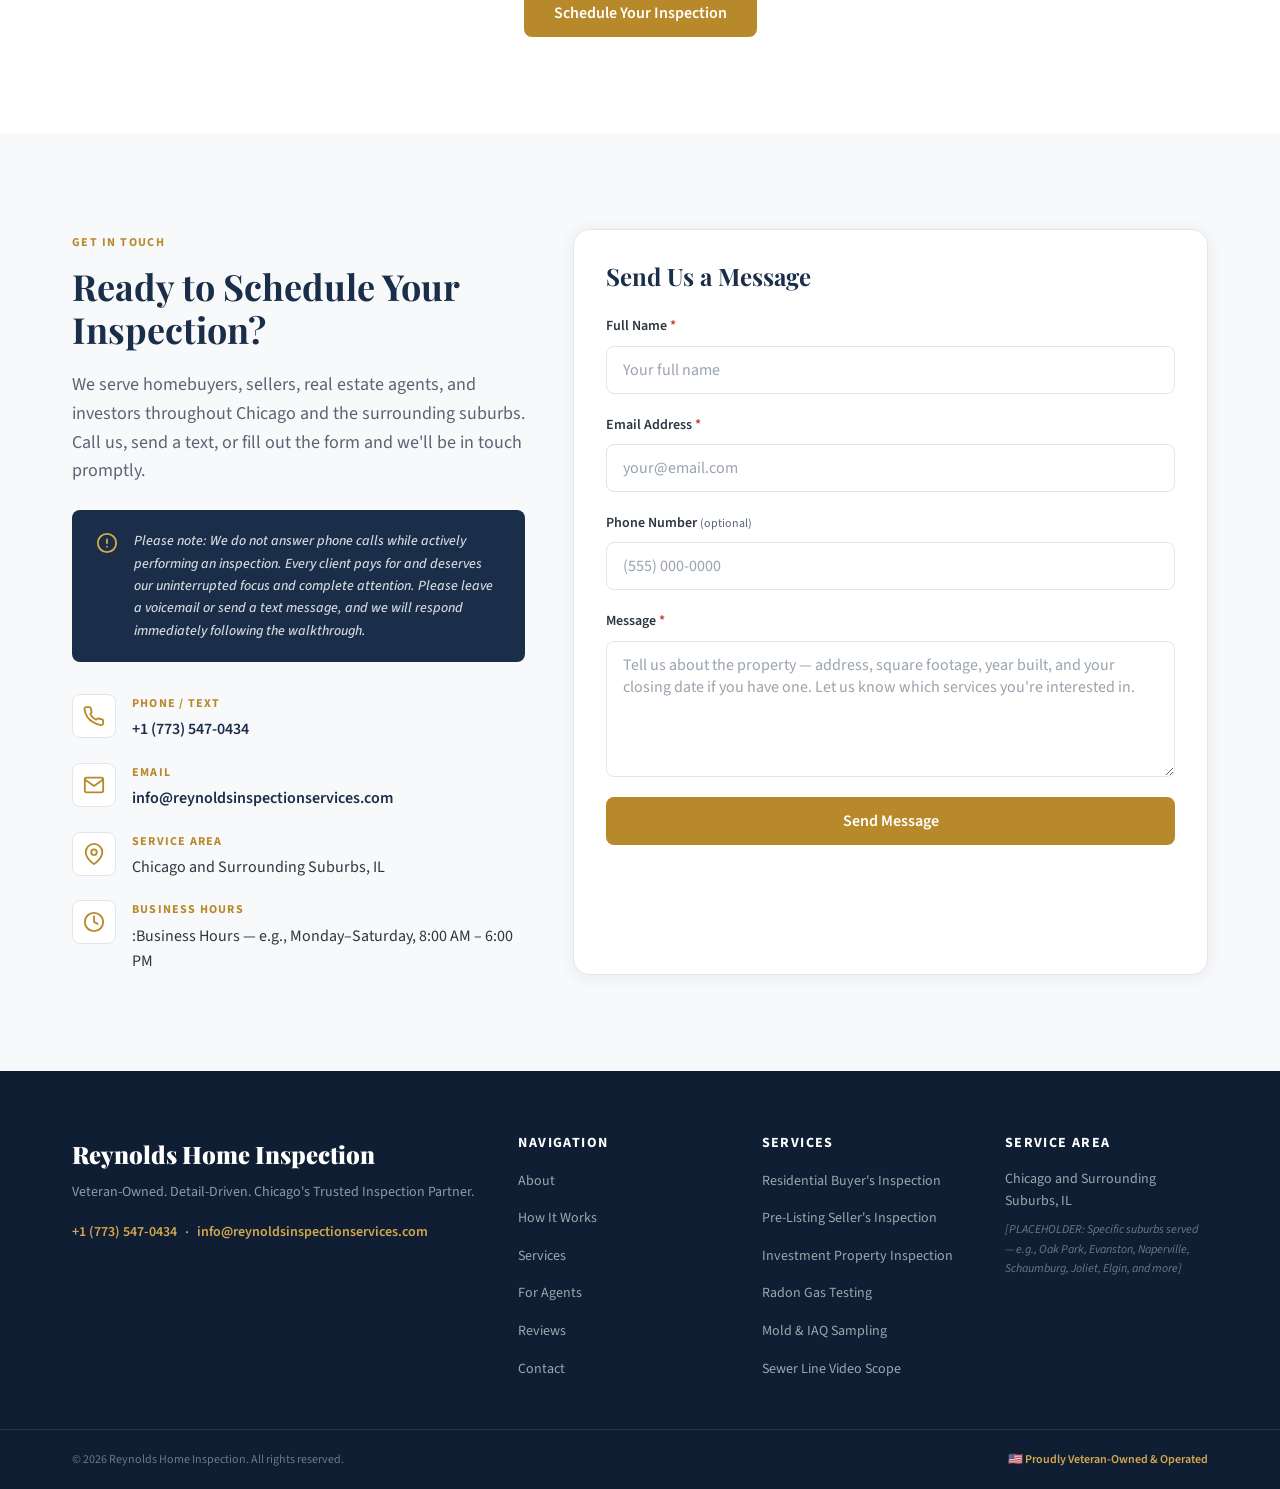
==== commit 88e90e2d: "Update index.html" ====
--- a/index.html
+++ b/index.html
@@ -641,11 +641,11 @@
         and [CLIENT TESTIMONIAL] with real reviews from actual clients.
         Do NOT publish placeholder testimonials on a live website.
         Consider requesting reviews via Google Business Profile, Yelp, or Angi.
-        -->
+        
         <div class="testimonials-placeholder-notice" role="note" aria-label="Placeholder notice">
           <strong>&#9888; Developer Note:</strong> The testimonials below are placeholders. Replace with real client reviews before publishing.
         </div>
-
+-->
         <div class="testimonials-grid">
 
           <!-- Testimonial Card 1 -->
@@ -761,7 +761,7 @@
               <div>
                 <p class="contact-label">Business Hours</p>
                 <!-- PLACEHOLDER: Update with actual business hours -->
-                <p class="contact-value">[PLACEHOLDER: Business Hours — e.g., Monday–Saturday, 8:00 AM – 6:00 PM]</p>
+                <p class="contact-value">:Business Hours — e.g., Monday–Saturday, 8:00 AM – 6:00 PM</p>
               </div>
             </div>
 
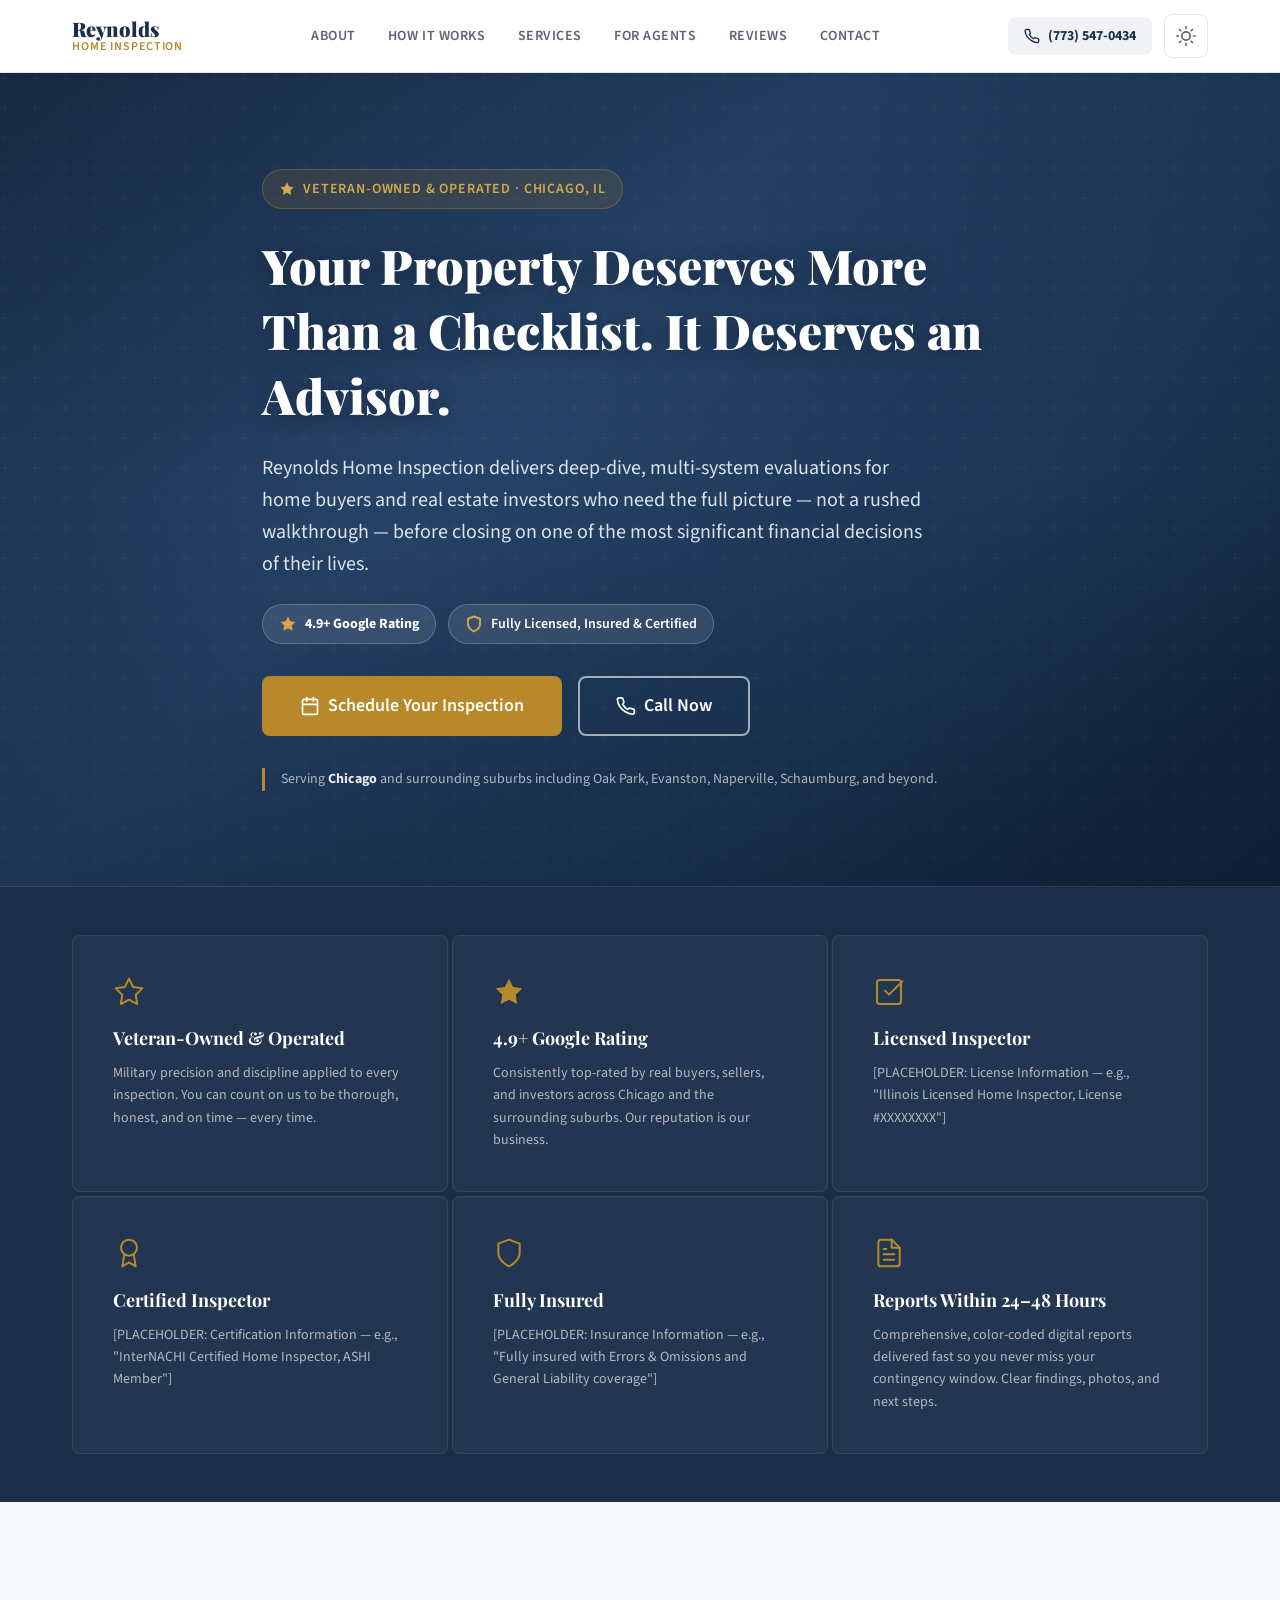
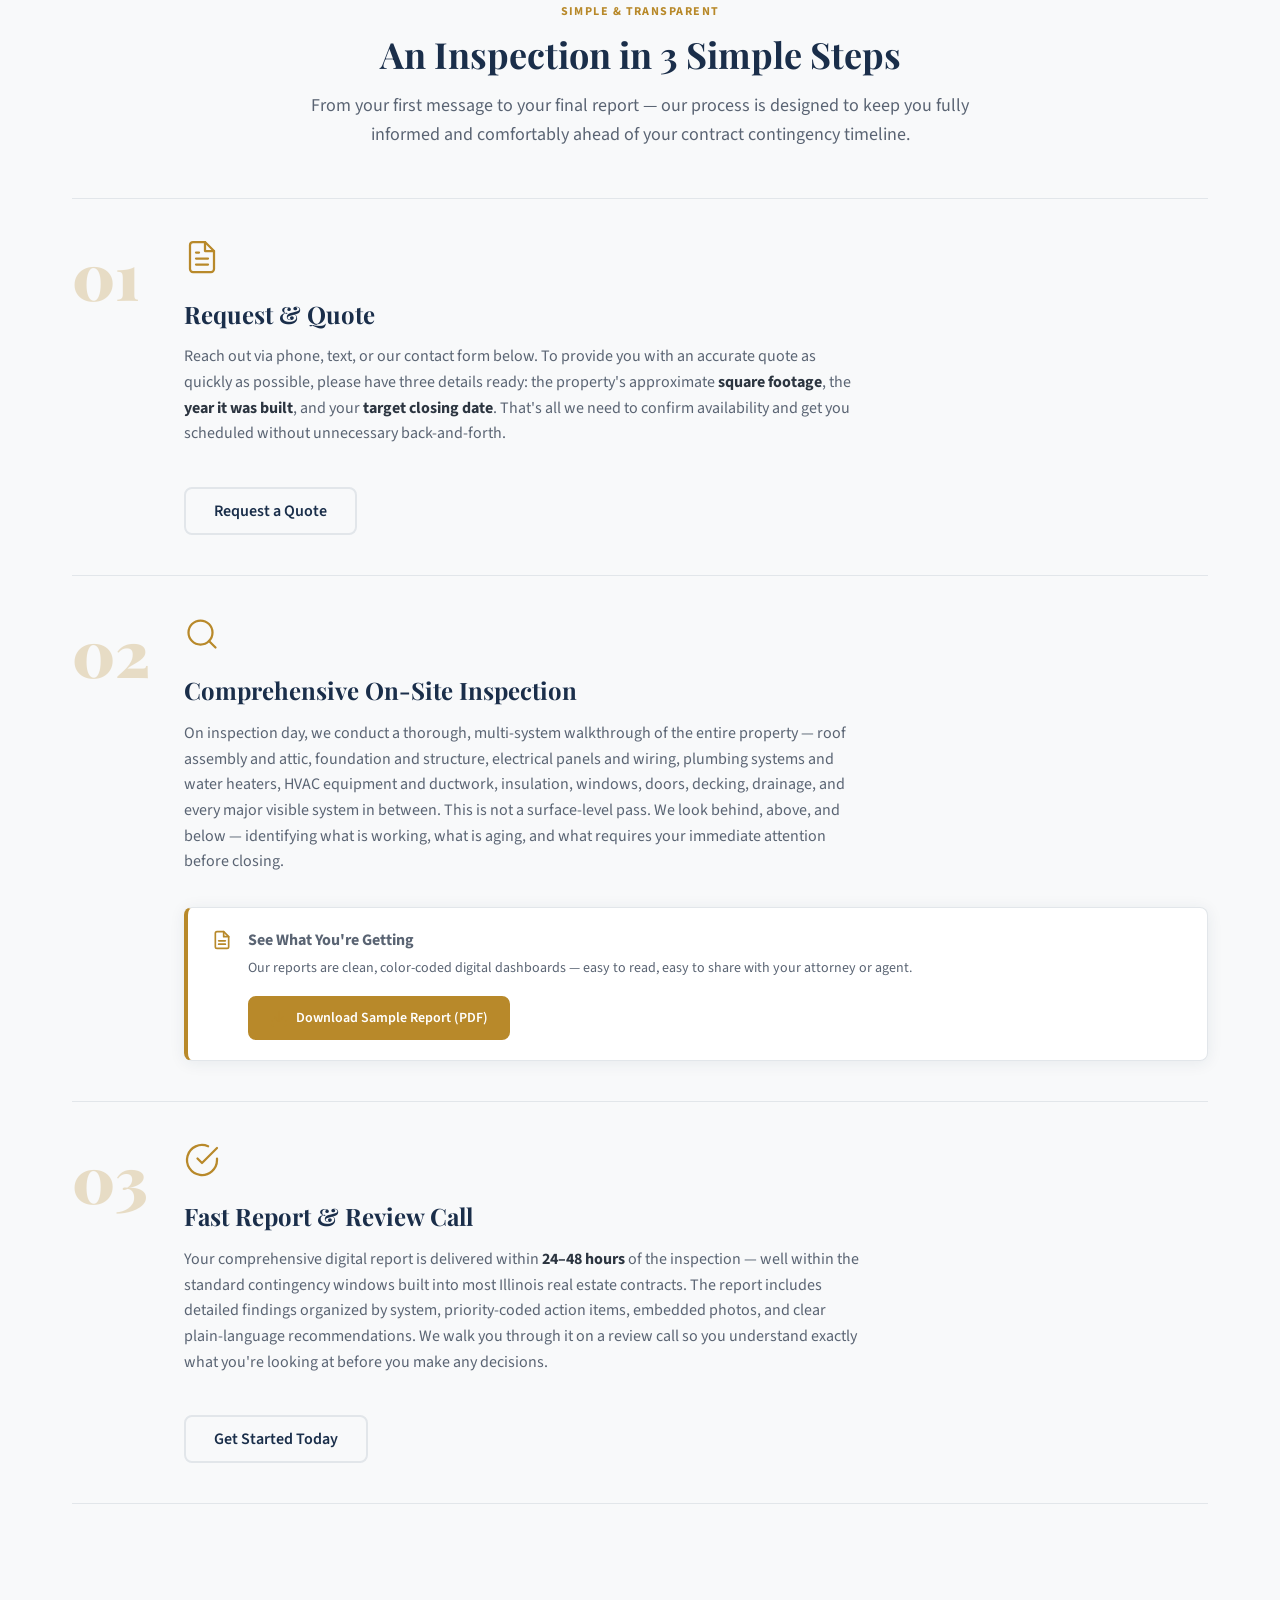
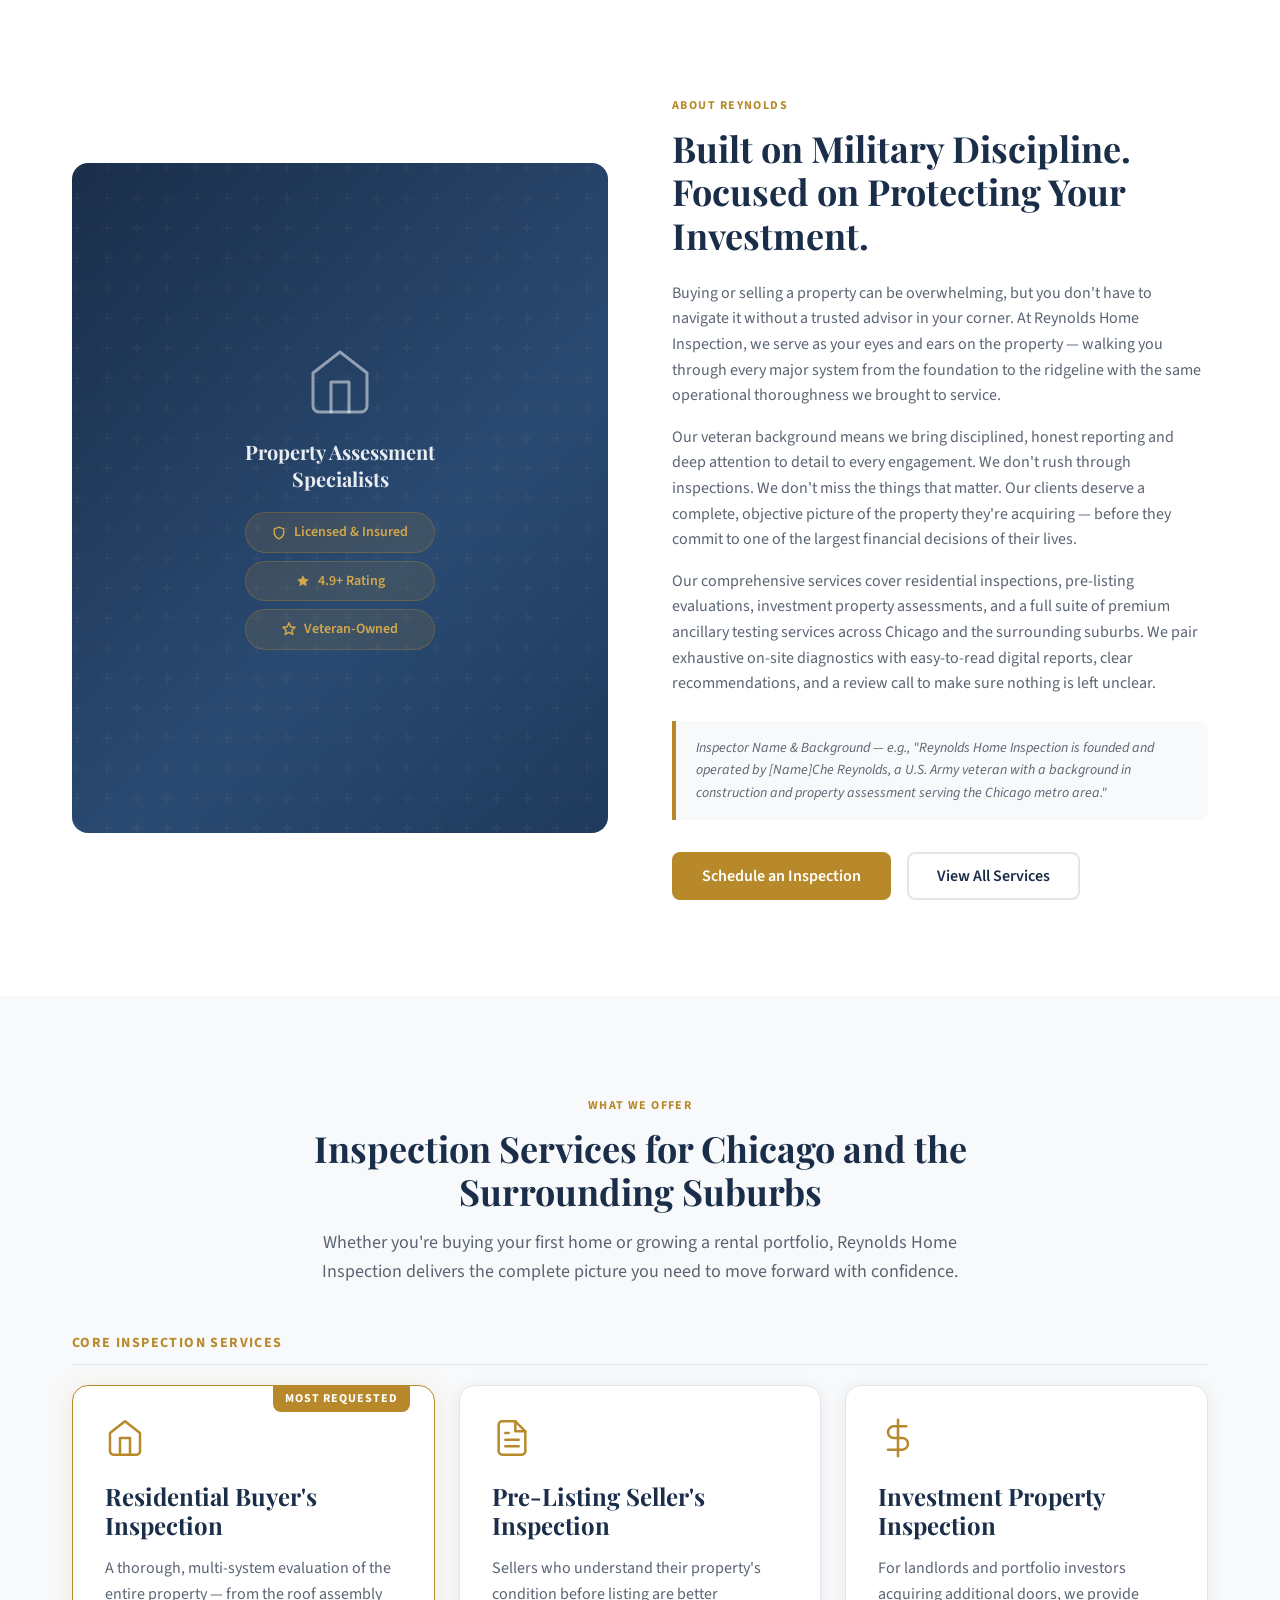
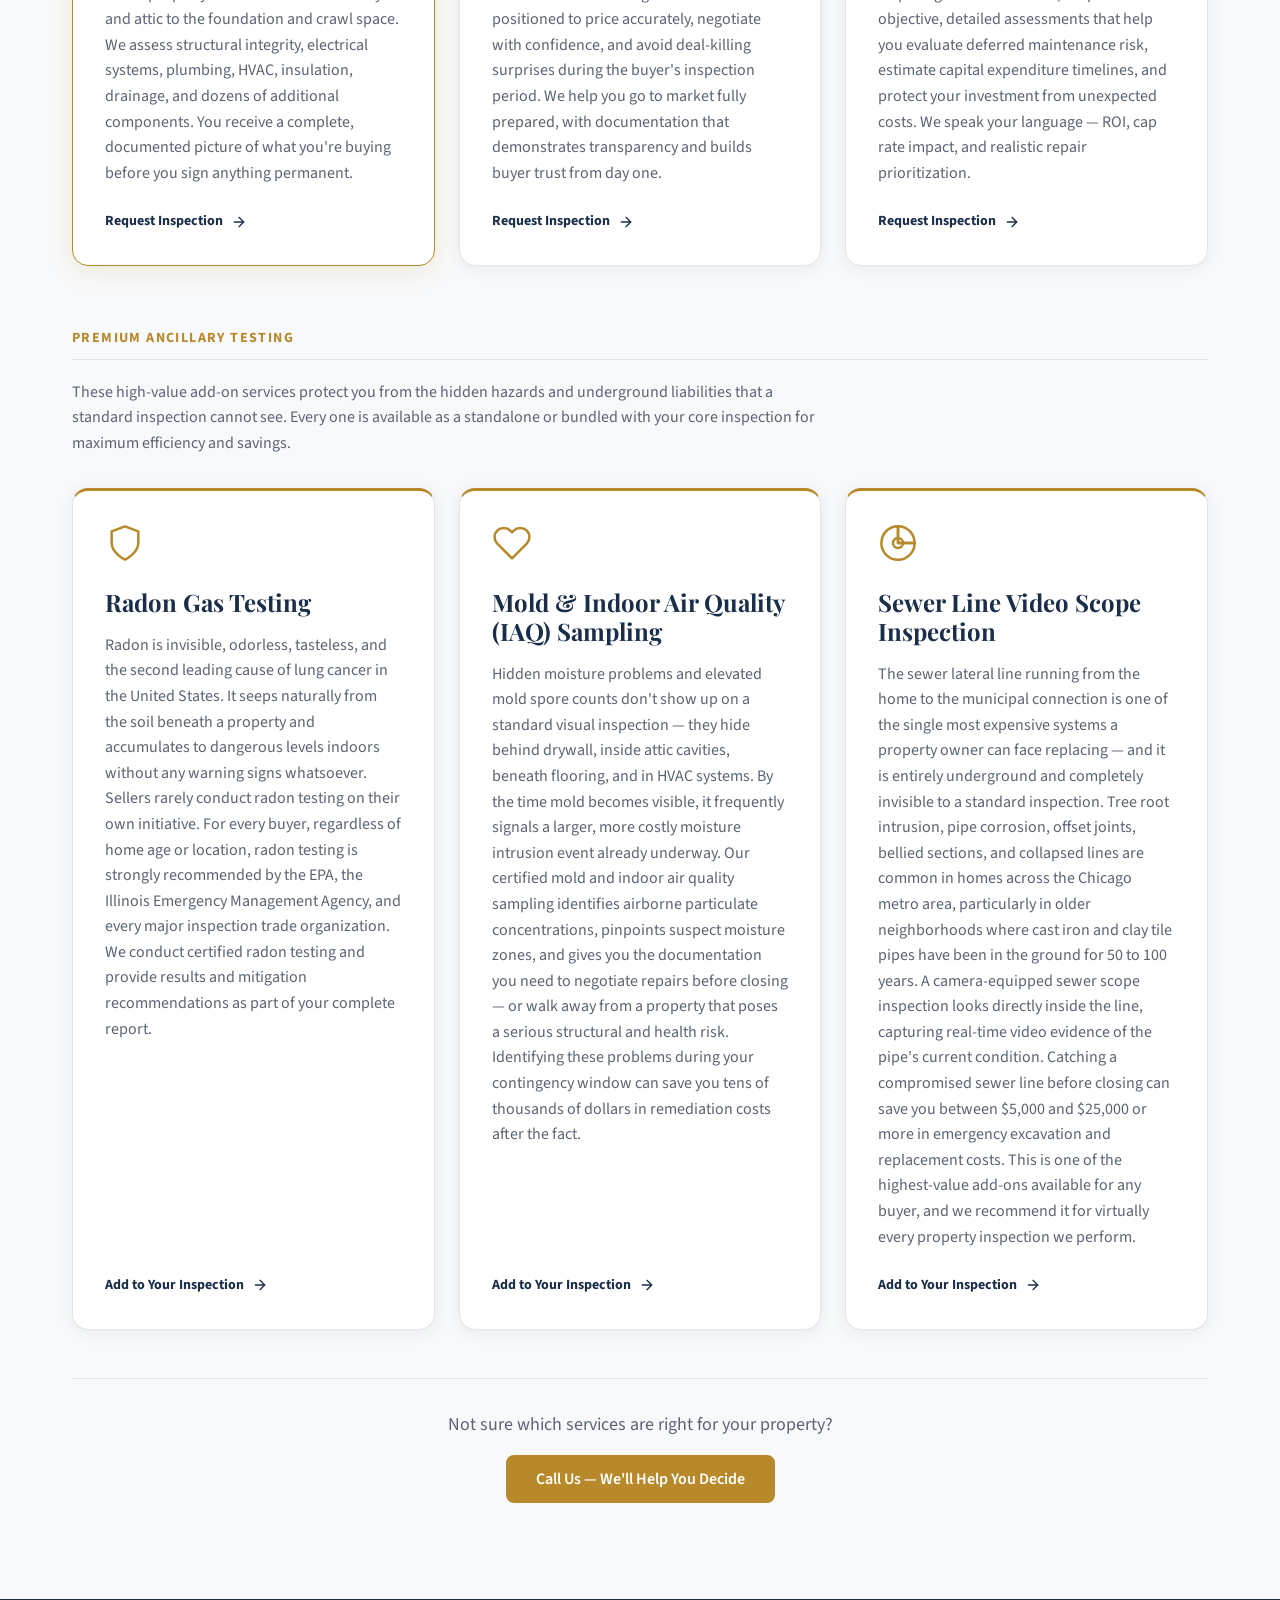
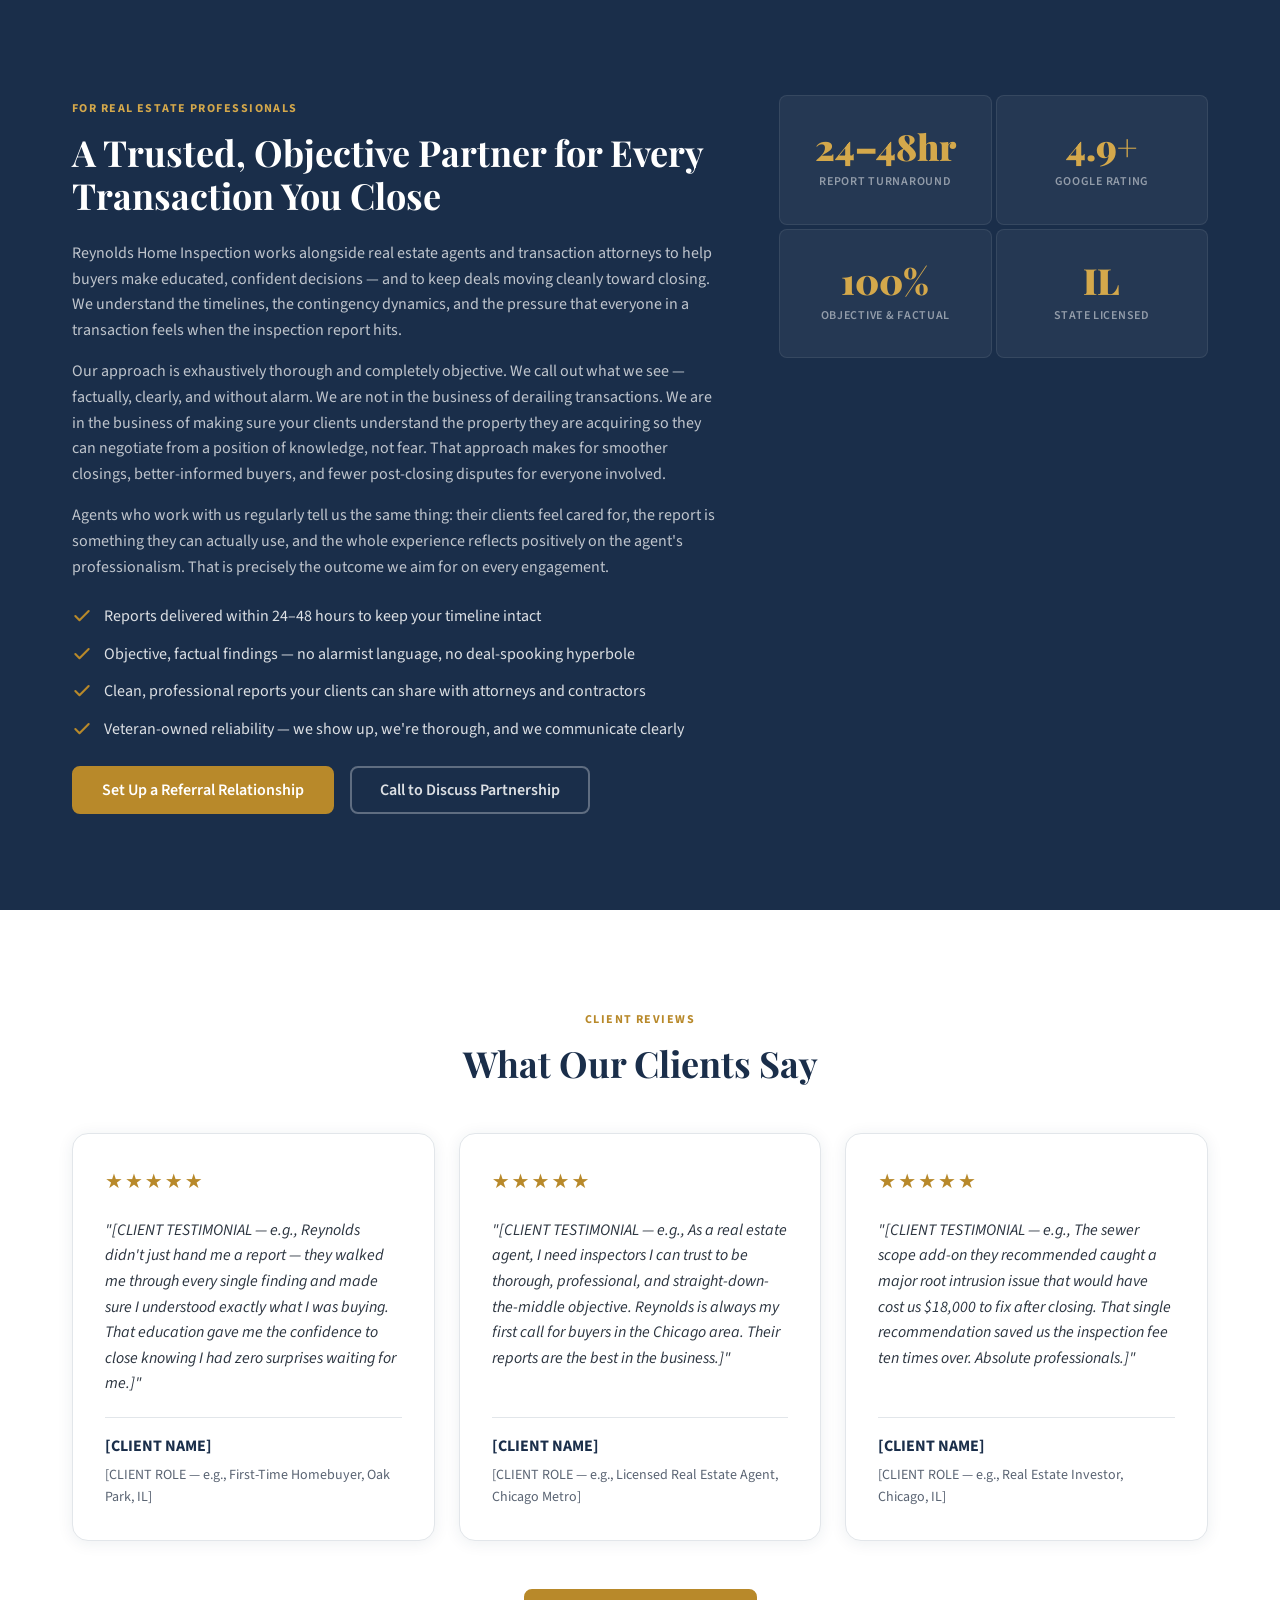
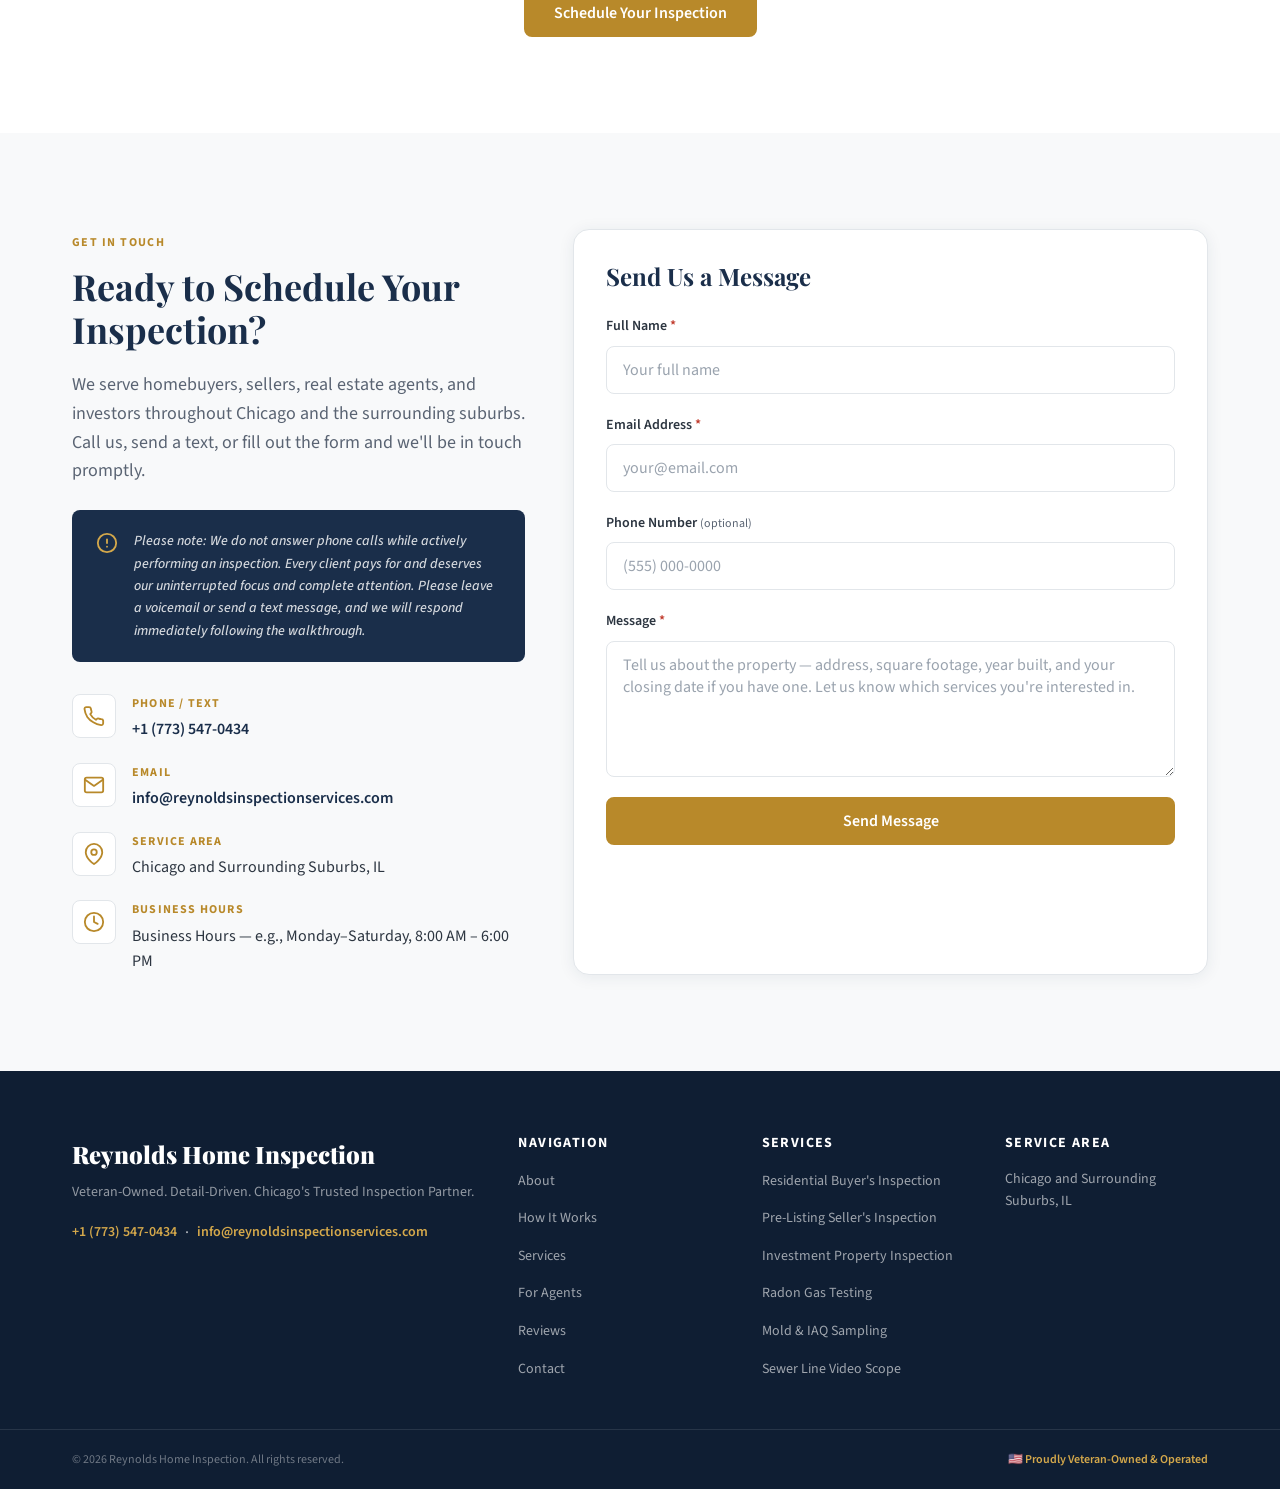
==== commit 69626c3d: "Update index.html" ====
--- a/index.html
+++ b/index.html
@@ -761,7 +761,7 @@
               <div>
                 <p class="contact-label">Business Hours</p>
                 <!-- PLACEHOLDER: Update with actual business hours -->
-                <p class="contact-value">:Business Hours — e.g., Monday–Saturday, 8:00 AM – 6:00 PM</p>
+                <p class="contact-value">Business Hours — e.g., Monday–Saturday, 8:00 AM – 6:00 PM</p>
               </div>
             </div>
 
@@ -897,10 +897,7 @@
 
       <div class="footer-area">
         <h4>Service Area</h4>
-        <!-- EDITABLE: Update service area suburbs as needed -->
         <p>Chicago and Surrounding Suburbs, IL</p>
-        <!-- PLACEHOLDER: Add specific suburbs if desired -->
-        <p class="footer-suburbs">[PLACEHOLDER: Specific suburbs served — e.g., Oak Park, Evanston, Naperville, Schaumburg, Joliet, Elgin, and more]</p>
       </div>
 
     </div>
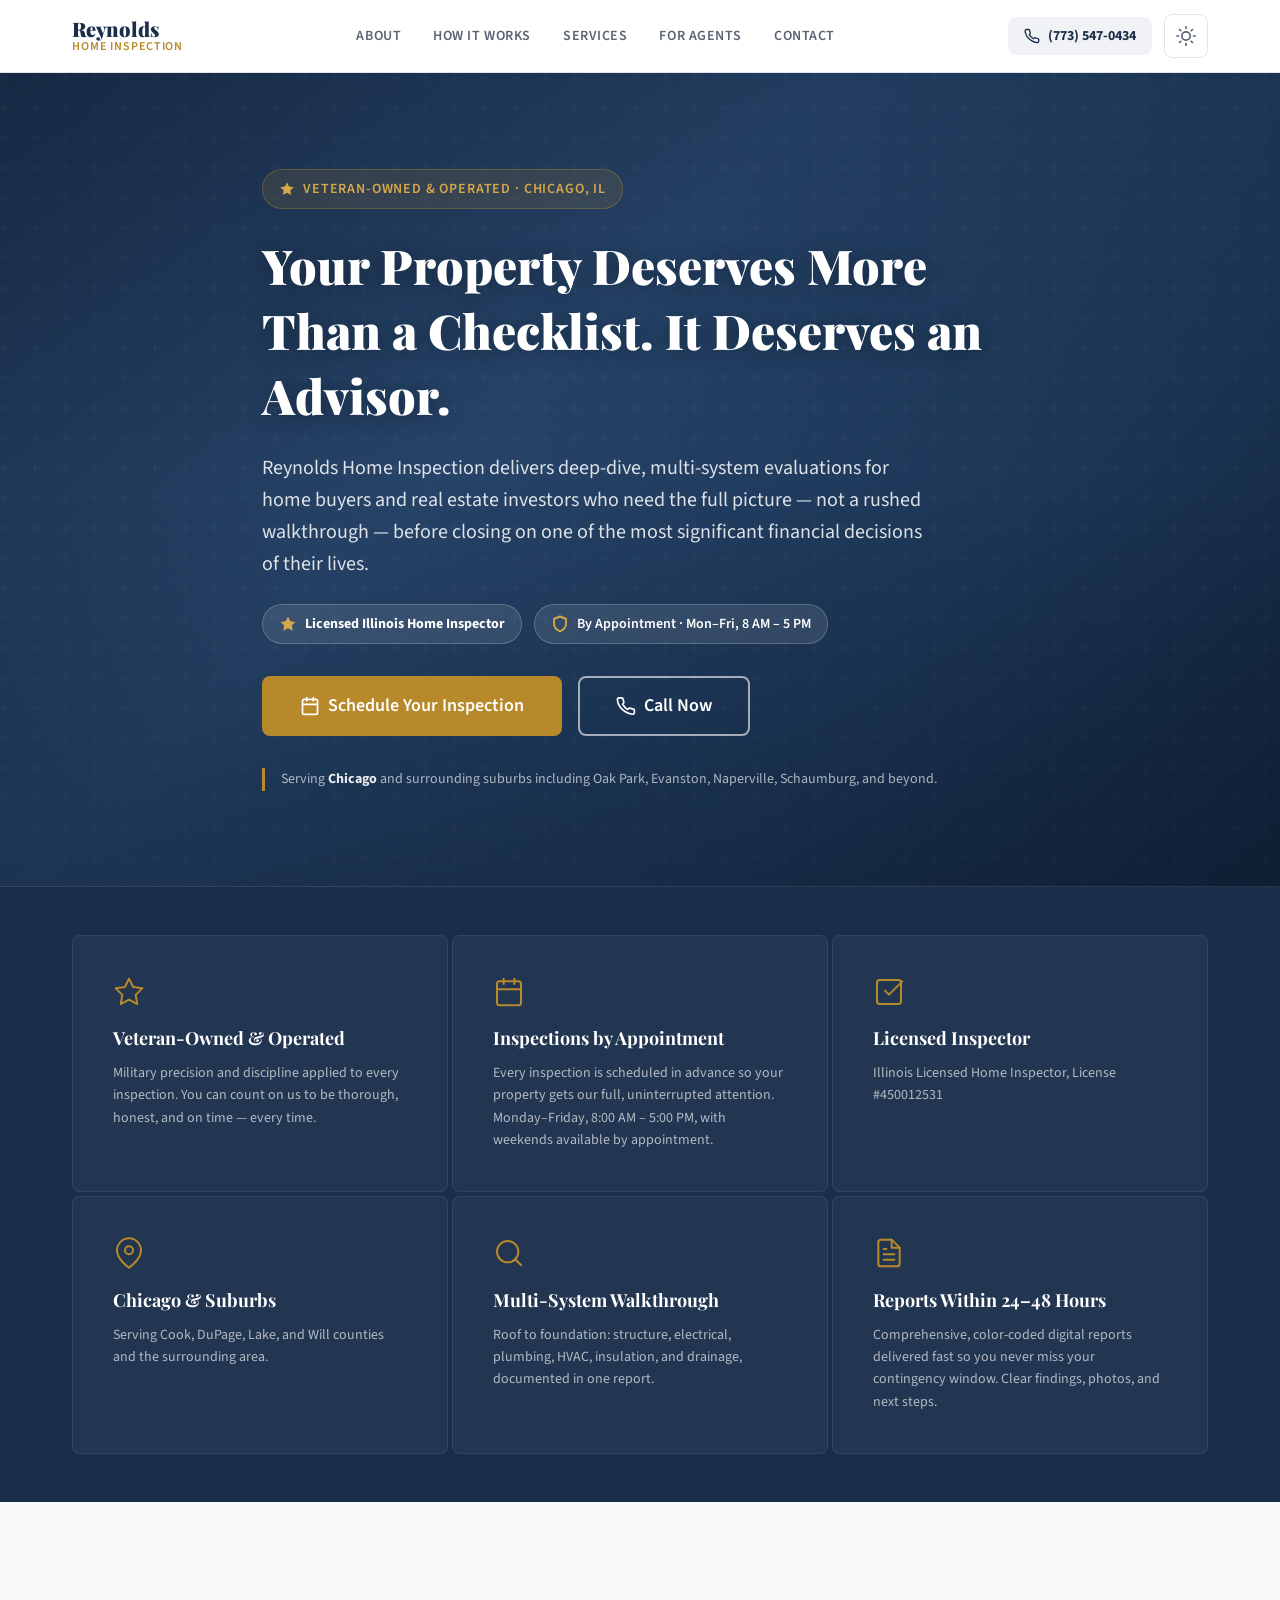
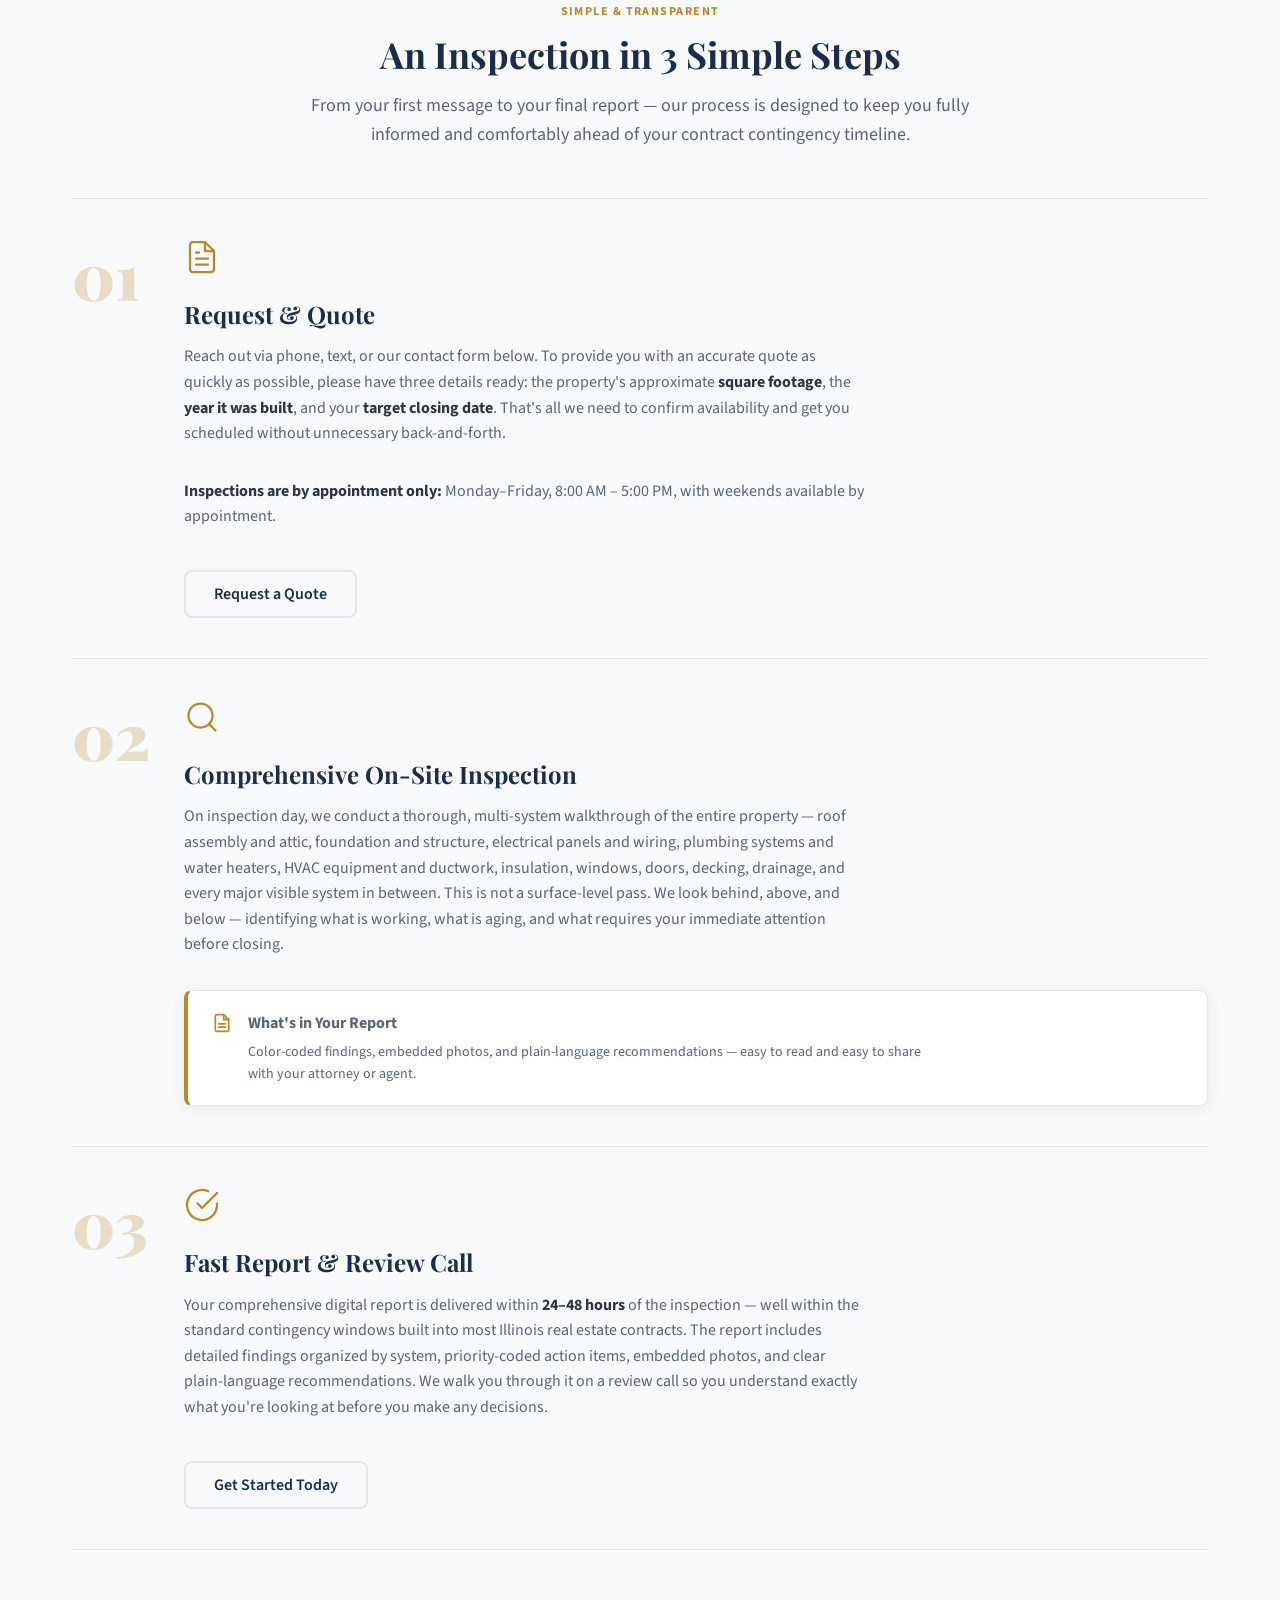
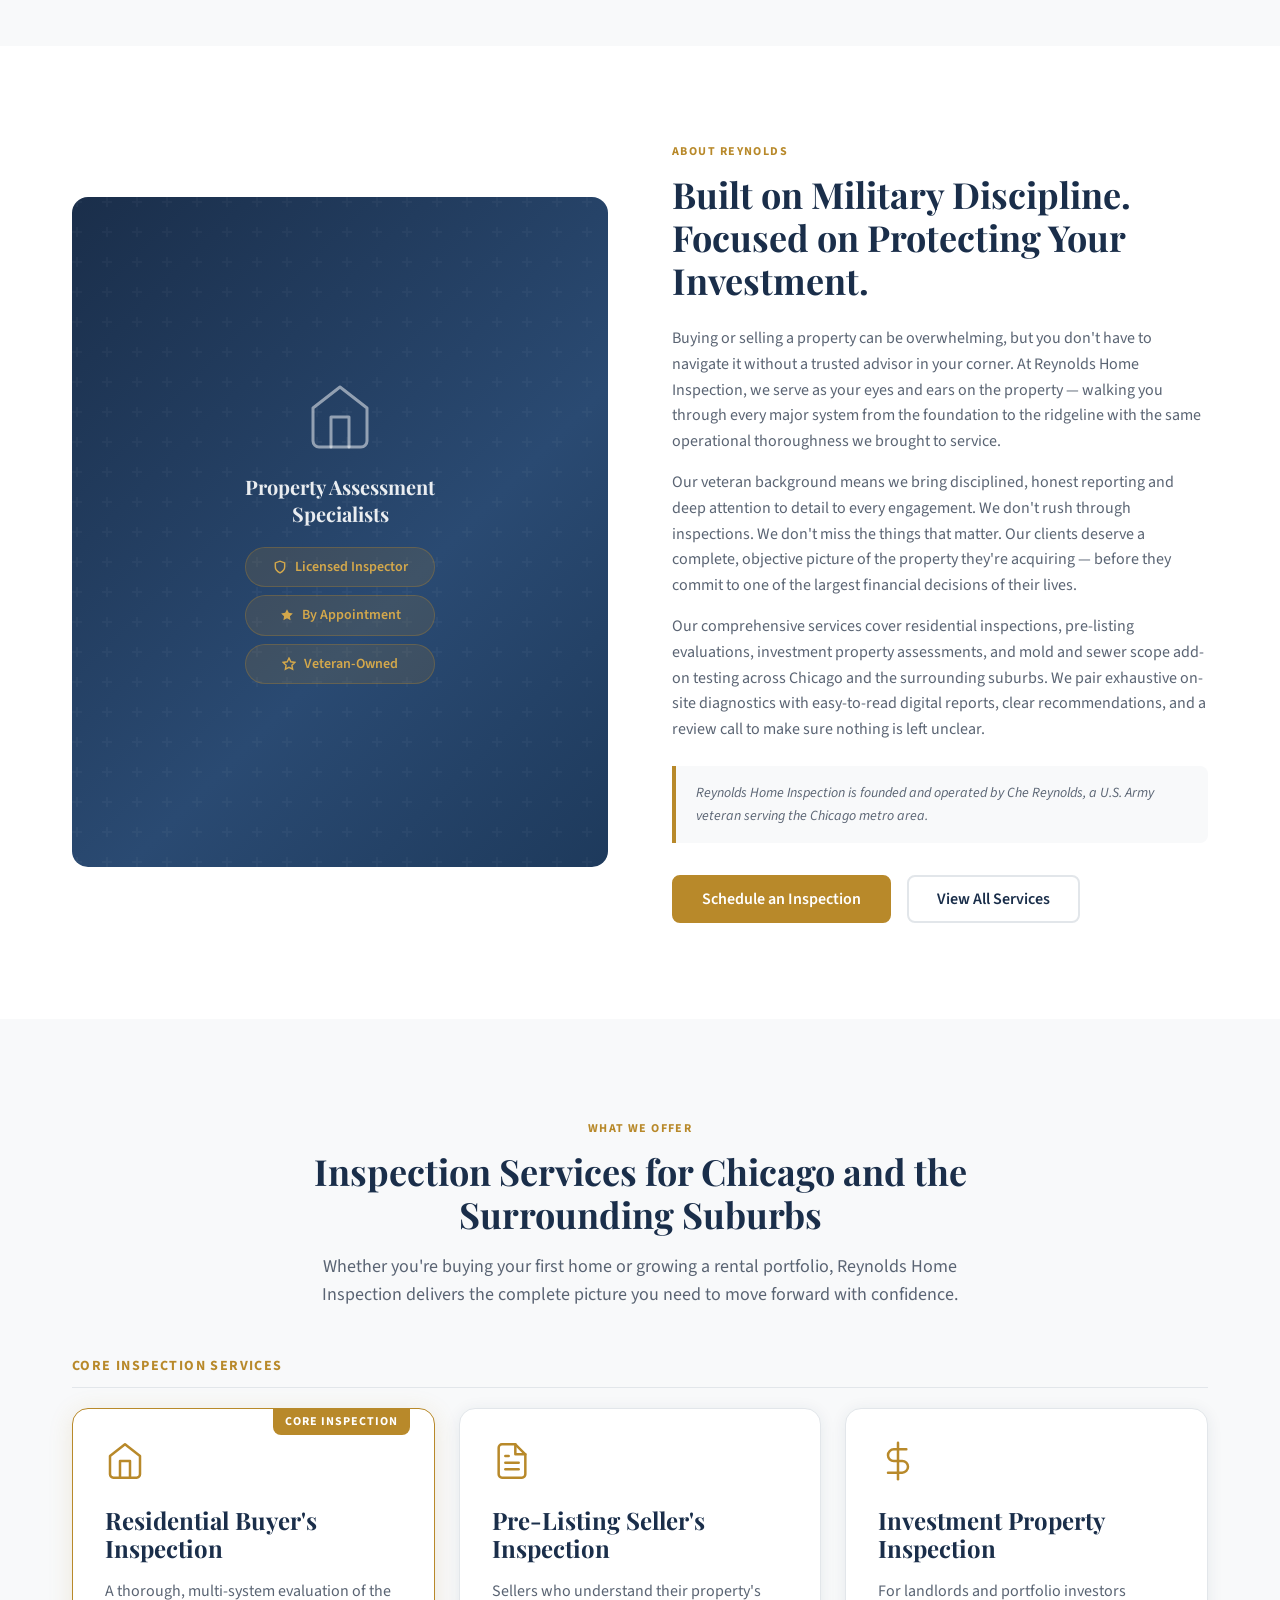
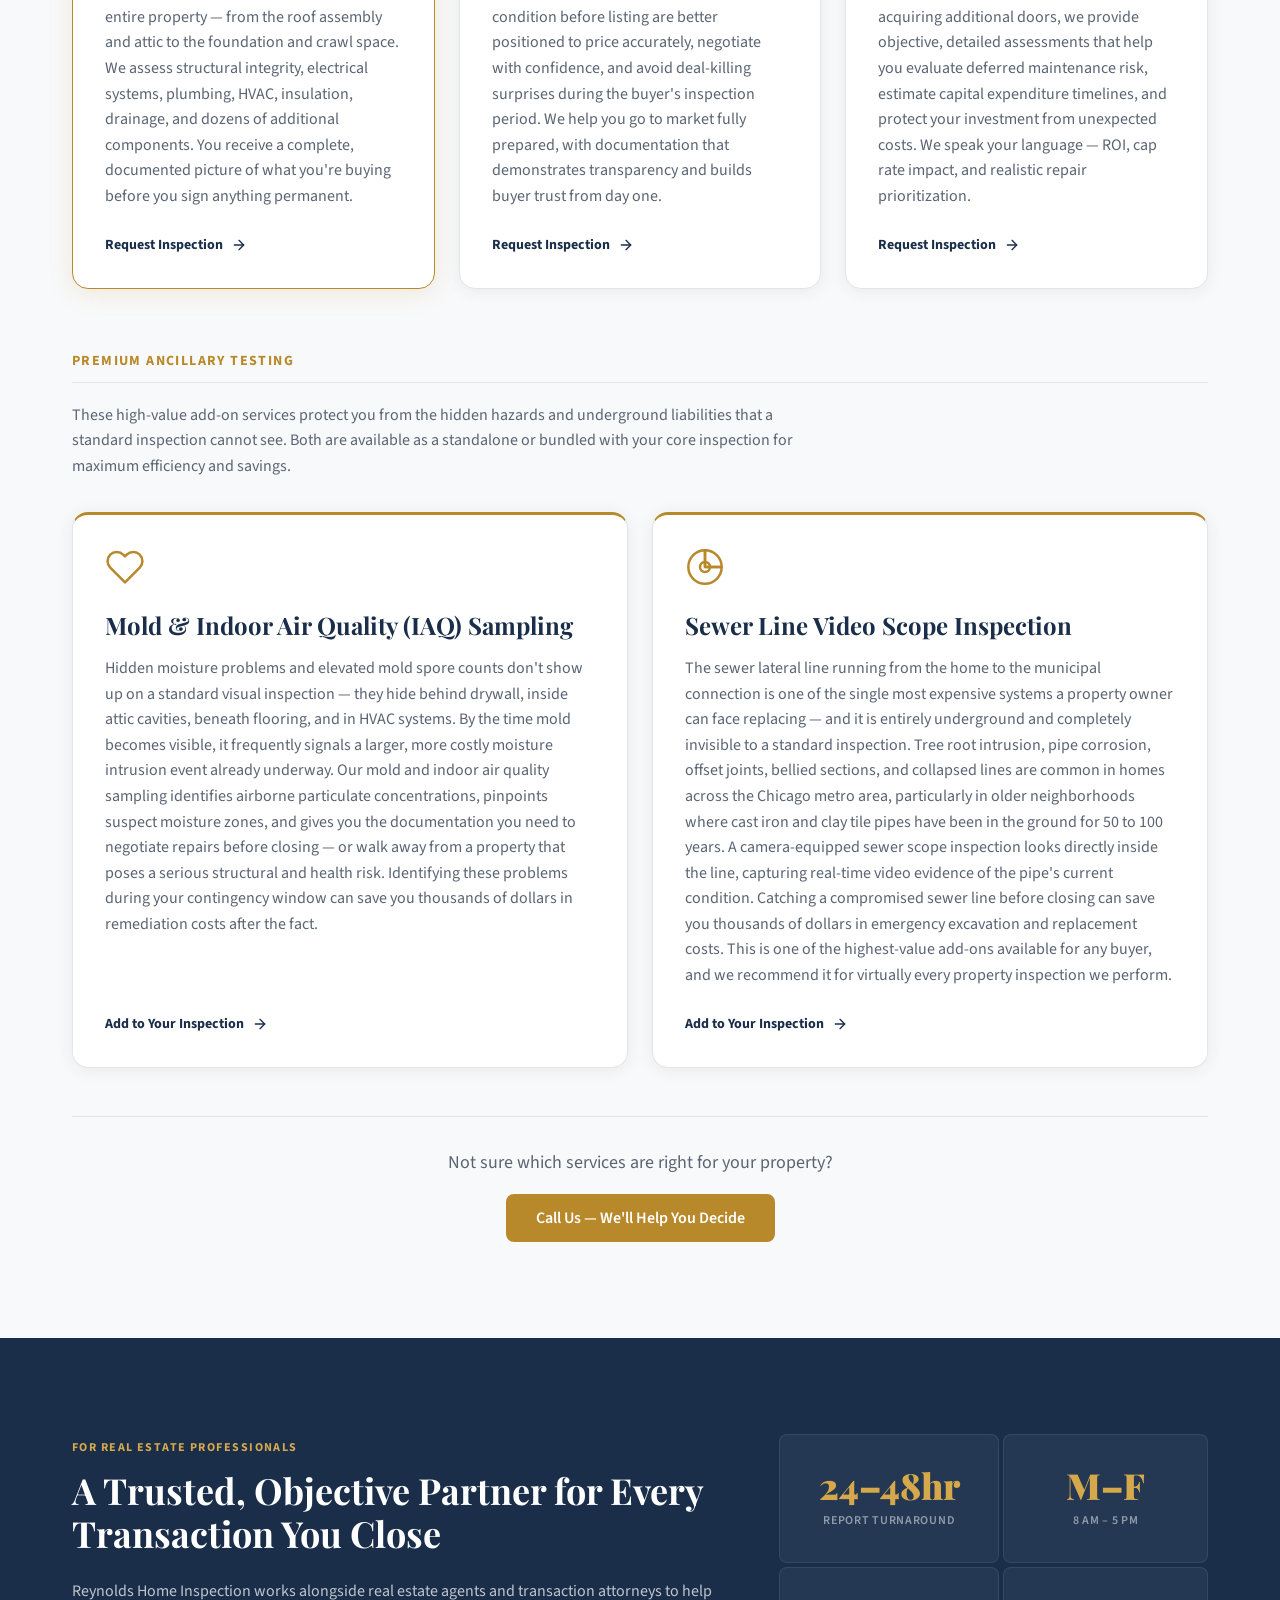
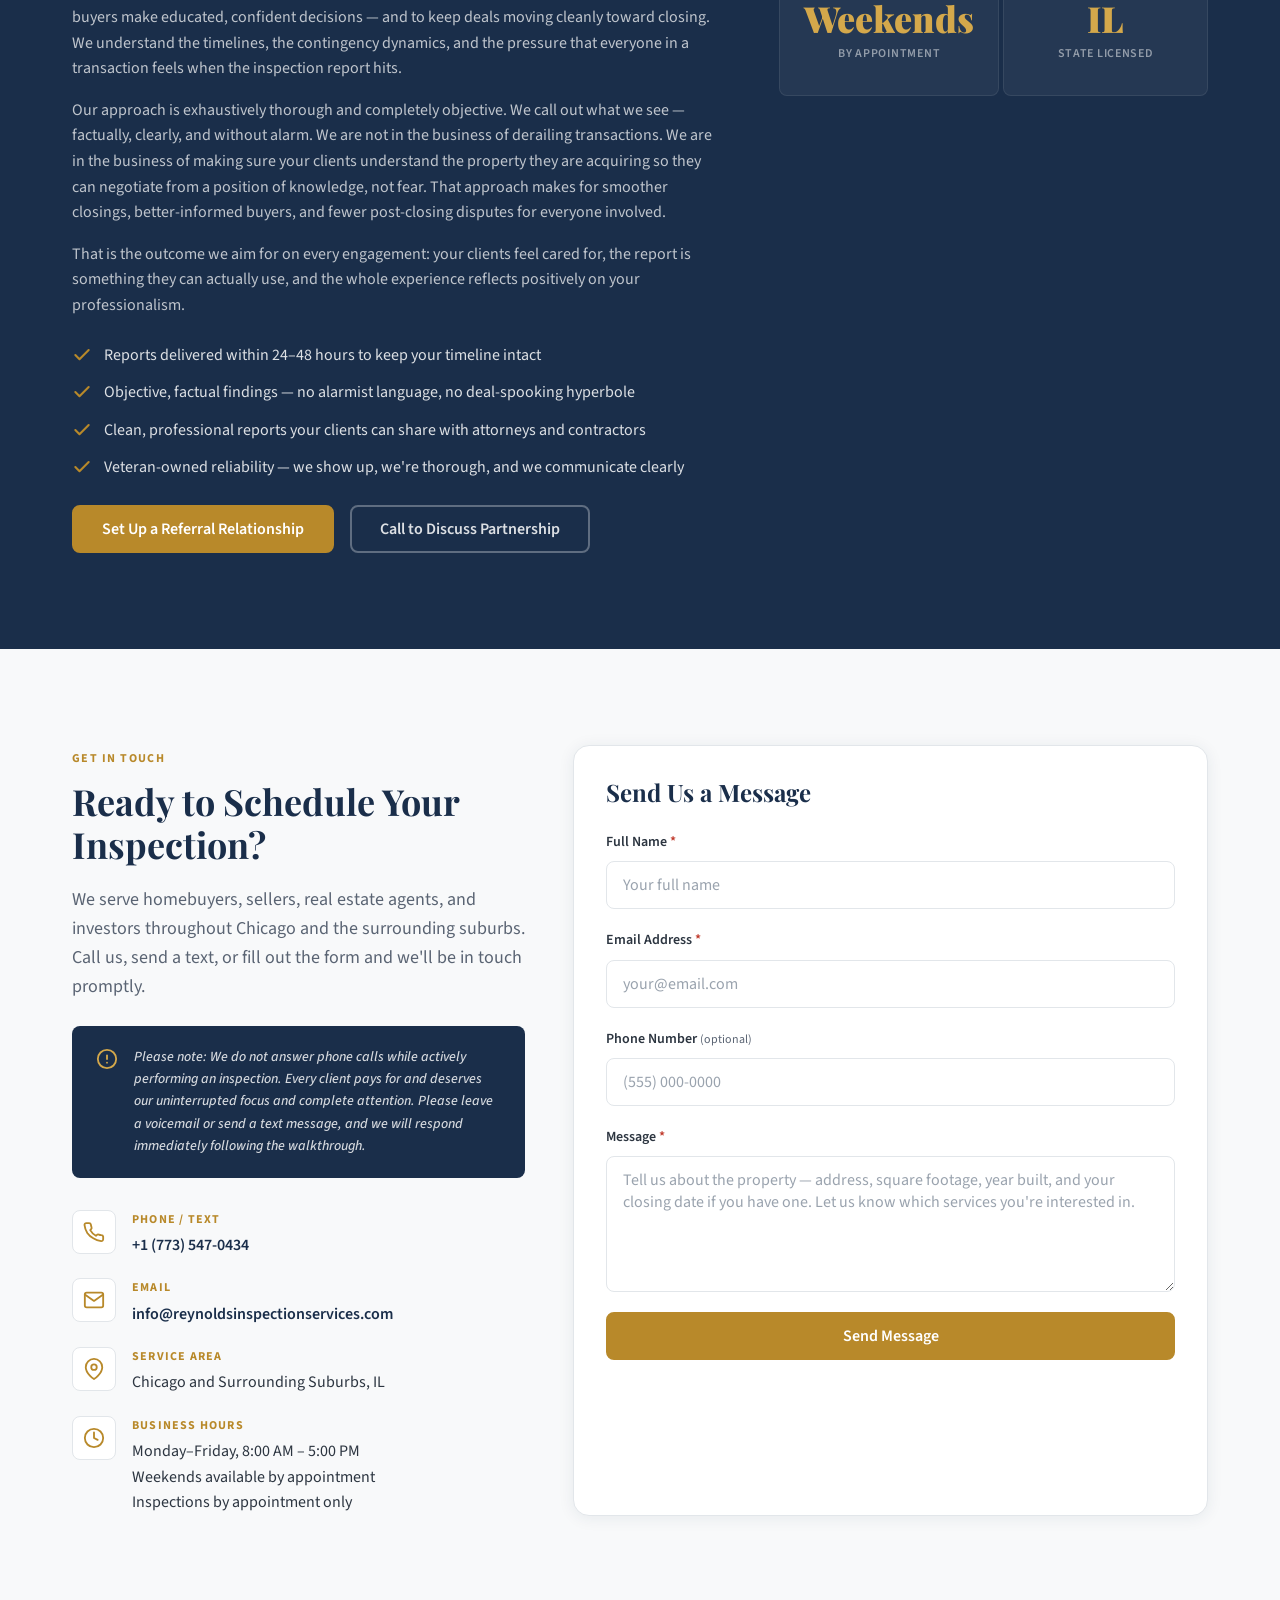
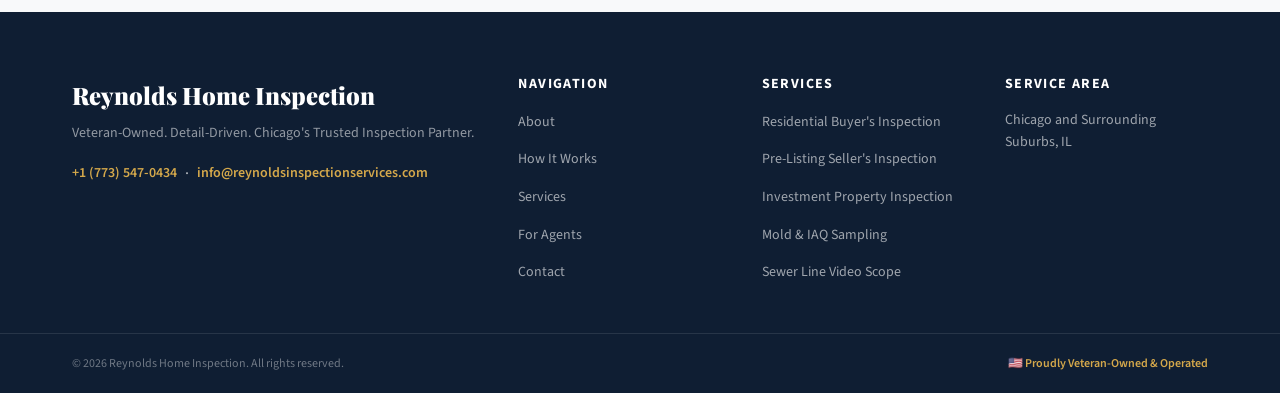
==== commit 89b7617d: "Fix domain/SEO, remove radon, add license and hours, appointment-only" ====
--- a/index.html
+++ b/index.html
@@ -5,18 +5,13 @@
   ============================================================
   BUSINESS OPERATIONS NOTES — Reynolds Home Inspection
   ============================================================
-  This website was built for lead generation. To update:
-  - Phone: Search for "+1 (773) 547-0434" and replace all instances
-  - Email: Search for "hello@examplebusiness.com" and replace all
-  - Business address: Search for "[PLACEHOLDER: Business Address]"
-  - Credentials: Search for "[PLACEHOLDER:" to find all placeholders
-  - Testimonials: Search for "[CLIENT NAME]" to find testimonial cards
-
-  To go live:
-  1. Update all placeholders marked with [PLACEHOLDER: ...]
-  2. Replace MEASUREMENT_ID in the Google Analytics snippet (bottom)
-  3. Connect a form backend (Formspree or Netlify Forms — see README)
-  4. Deploy to Netlify (see README for instructions)
+  - Phone: search for "+1 (773) 547-0434" / "tel:+17735470434"
+  - Email: search for "info@reynoldsinspectionservices.com"
+  - License #: Trust section "Licensed Inspector" card
+  - Hours: contact section + JSON-LD "openingHours"
+  - Live domain: https://reynoldsinspectionservices.com/
+  - Form backend: Formspree (see <form action> and script.js)
+  - Reviews: add a testimonials section only with real, permissioned reviews
   ============================================================
   -->
 
@@ -24,27 +19,24 @@
   <meta charset="UTF-8">
   <meta name="viewport" content="width=device-width, initial-scale=1.0">
   <title>Reynolds Home Inspection | Veteran-Owned Asset Protection Inspections in Chicago</title>
-  <meta name="description" content="Reynolds Home Inspection is a veteran-owned property inspection company serving Chicago and surrounding suburbs. Thorough, educational inspections for buyers and investors. Radon, mold, sewer scope, and more. Call +1 (773) 547-0434.">
+  <meta name="description" content="Reynolds Home Inspection is a veteran-owned property inspection company serving Chicago and surrounding suburbs. Thorough, educational inspections for buyers and investors. Mold and sewer scope testing, and more. Inspections by appointment. Call +1 (773) 547-0434.">
 
   <!-- ===================== SEO: Canonical ===================== -->
-  <!-- PLACEHOLDER: Replace with your live domain -->
-  <link rel="canonical" href="https://reynoldsinspectionservices.com.com/">
+  <link rel="canonical" href="https://reynoldsinspectionservices.com/">
 
   <!-- ===================== SEO: Open Graph ===================== -->
   <meta property="og:type" content="website">
   <meta property="og:title" content="Reynolds Home Inspection | Veteran-Owned Asset Protection Inspections in Chicago">
   <meta property="og:description" content="Deep-dive property inspections for buyers and investors across Chicago and the suburbs. Not a checklist — a complete education on your property.">
-  <meta property="og:url" content="https://[PLACEHOLDER-YOUR-DOMAIN].com/">
-  <!-- PLACEHOLDER: Replace with actual OG image (1200x630px recommended) -->
-  <meta property="og:image" content="https://[PLACEHOLDER-YOUR-DOMAIN].com/og-image.jpg">
+  <meta property="og:url" content="https://reynoldsinspectionservices.com/">
+  <meta property="og:image" content="https://reynoldsinspectionservices.com/og-image.jpg">
   <meta property="og:site_name" content="Reynolds Home Inspection">
 
   <!-- ===================== SEO: Twitter Card ===================== -->
   <meta name="twitter:card" content="summary_large_image">
   <meta name="twitter:title" content="Reynolds Home Inspection | Veteran-Owned Asset Protection Inspections in Chicago">
   <meta name="twitter:description" content="Deep-dive property inspections for buyers and investors across Chicago and the suburbs. Not a checklist — a complete education on your property.">
-  <!-- PLACEHOLDER: Replace with actual Twitter image -->
-  <meta name="twitter:image" content="https://[PLACEHOLDER-YOUR-DOMAIN].com/og-image.jpg">
+  <meta name="twitter:image" content="https://reynoldsinspectionservices.com/og-image.jpg">
 
   <!-- ===================== Local SEO: JSON-LD Schema ===================== -->
   <script type="application/ld+json">
@@ -52,8 +44,8 @@
     "@context": "https://schema.org",
     "@type": "LocalBusiness",
     "name": "Reynolds Home Inspection",
-    "description": "Veteran-owned property inspection company serving Chicago and surrounding suburbs. Residential, pre-listing, investment, radon, mold, and sewer scope inspections.",
-    "url": "https://[PLACEHOLDER-YOUR-DOMAIN].com/",
+    "description": "Veteran-owned property inspection company serving Chicago and surrounding suburbs. Residential, pre-listing, investment, mold, and sewer scope inspections, by appointment.",
+    "url": "https://reynoldsinspectionservices.com/",
     "telephone": "+17735470434",
     "email": "info@reynoldsinspectionservices.com",
     "areaServed": [
@@ -64,14 +56,8 @@
       "Lake County",
       "Will County"
     ],
-    "openingHours": "Business Hours e.g. Mo-Fr 08:00-18:00",
+    "openingHours": "Mo-Fr 08:00-17:00",
     "priceRange": "$$",
-    "aggregateRating": {
-      "@type": "AggregateRating",
-      "ratingValue": "4.9",
-      "bestRating": "5",
-      "reviewCount": "100"
-    },
     "hasOfferCatalog": {
       "@type": "OfferCatalog",
       "name": "Inspection Services",
@@ -79,7 +65,6 @@
         {"@type": "Offer", "itemOffered": {"@type": "Service", "name": "Residential Property Inspections"}},
         {"@type": "Offer", "itemOffered": {"@type": "Service", "name": "Pre-Listing Inspections"}},
         {"@type": "Offer", "itemOffered": {"@type": "Service", "name": "Investment Property Inspections"}},
-        {"@type": "Offer", "itemOffered": {"@type": "Service", "name": "Radon Gas Testing"}},
         {"@type": "Offer", "itemOffered": {"@type": "Service", "name": "Mold & Indoor Air Quality Sampling"}},
         {"@type": "Offer", "itemOffered": {"@type": "Service", "name": "Sewer Line Video Scope Inspection"}}
       ]
@@ -140,7 +125,6 @@
           <li><a href="#process">How It Works</a></li>
           <li><a href="#services">Services</a></li>
           <li><a href="#agents">For Agents</a></li>
-          <li><a href="#testimonials">Reviews</a></li>
           <li><a href="#contact">Contact</a></li>
         </ul>
       </nav>
@@ -175,7 +159,6 @@
         <li><a href="#process" class="mobile-nav-link">How It Works</a></li>
         <li><a href="#services" class="mobile-nav-link">Services</a></li>
         <li><a href="#agents" class="mobile-nav-link">For Agents</a></li>
-        <li><a href="#testimonials" class="mobile-nav-link">Reviews</a></li>
         <li><a href="#contact" class="mobile-nav-link">Contact</a></li>
         <li>
           <!-- EDITABLE: Update phone number here -->
@@ -216,11 +199,11 @@
         <div class="hero-trust-badges" aria-label="Trust credentials">
           <div class="hero-trust-badge">
             <svg aria-hidden="true" focusable="false" width="18" height="18" viewBox="0 0 24 24" fill="currentColor"><path d="M12 2l3.09 6.26L22 9.27l-5 4.87 1.18 6.88L12 17.77l-6.18 3.25L7 14.14 2 9.27l6.91-1.01L12 2z"/></svg>
-            <span><strong>4.9+ Google Rating</strong></span>
+            <span><strong>Licensed Illinois Home Inspector</strong></span>
           </div>
           <div class="hero-trust-badge">
             <svg aria-hidden="true" focusable="false" width="18" height="18" viewBox="0 0 24 24" fill="none" stroke="currentColor" stroke-width="2.5" stroke-linecap="round" stroke-linejoin="round"><path d="M12 22s8-4 8-10V5l-8-3-8 3v7c0 6 8 10 8 10z"/></svg>
-            <span>Fully Licensed, Insured &amp; Certified</span>
+            <span>By Appointment · Mon–Fri, 8 AM – 5 PM</span>
           </div>
         </div>
 
@@ -263,13 +246,13 @@
             <p>Military precision and discipline applied to every inspection. You can count on us to be thorough, honest, and on time — every time.</p>
           </div>
 
-          <!-- Trust Card: Google Rating -->
+          <!-- Trust Card: By Appointment -->
           <div class="trust-card">
             <div class="trust-icon" aria-hidden="true">
-              <svg width="32" height="32" viewBox="0 0 24 24" fill="currentColor"><path d="M12 2l3.09 6.26L22 9.27l-5 4.87 1.18 6.88L12 17.77l-6.18 3.25L7 14.14 2 9.27l6.91-1.01L12 2z"/></svg>
-            </div>
-            <h3>4.9+ Google Rating</h3>
-            <p>Consistently top-rated by real buyers, sellers, and investors across Chicago and the surrounding suburbs. Our reputation is our business.</p>
+              <svg width="32" height="32" viewBox="0 0 24 24" fill="none" stroke="currentColor" stroke-width="1.5" stroke-linecap="round" stroke-linejoin="round"><rect x="3" y="4" width="18" height="18" rx="2" ry="2"/><line x1="16" y1="2" x2="16" y2="6"/><line x1="8" y1="2" x2="8" y2="6"/><line x1="3" y1="10" x2="21" y2="10"/></svg>
+            </div>
+            <h3>Inspections by Appointment</h3>
+            <p>Every inspection is scheduled in advance so your property gets our full, uninterrupted attention. Monday–Friday, 8:00 AM – 5:00 PM, with weekends available by appointment.</p>
           </div>
 
           <!-- Trust Card: Licensed -->
@@ -278,28 +261,25 @@
               <svg width="32" height="32" viewBox="0 0 24 24" fill="none" stroke="currentColor" stroke-width="1.5" stroke-linecap="round" stroke-linejoin="round"><rect x="3" y="3" width="18" height="18" rx="2"/><polyline points="9 11 12 14 22 4"/></svg>
             </div>
             <h3>Licensed Inspector</h3>
-            <!-- PLACEHOLDER: Add your actual license information below -->
-            <p>[PLACEHOLDER: License Information — e.g., "Illinois Licensed Home Inspector, License #XXXXXXXX"]</p>
-          </div>
-
-          <!-- Trust Card: Certified -->
+            <p>Illinois Licensed Home Inspector, License #450012531</p>
+          </div>
+
+          <!-- Trust Card: Service Area -->
           <div class="trust-card">
             <div class="trust-icon" aria-hidden="true">
-              <svg width="32" height="32" viewBox="0 0 24 24" fill="none" stroke="currentColor" stroke-width="1.5" stroke-linecap="round" stroke-linejoin="round"><circle cx="12" cy="8" r="6"/><path d="M15.477 12.89L17 22l-5-3-5 3 1.523-9.11"/></svg>
-            </div>
-            <h3>Certified Inspector</h3>
-            <!-- PLACEHOLDER: Add your actual certification information below -->
-            <p>[PLACEHOLDER: Certification Information — e.g., "InterNACHI Certified Home Inspector, ASHI Member"]</p>
-          </div>
-
-          <!-- Trust Card: Insured -->
+              <svg width="32" height="32" viewBox="0 0 24 24" fill="none" stroke="currentColor" stroke-width="1.5" stroke-linecap="round" stroke-linejoin="round"><path d="M21 10c0 7-9 13-9 13s-9-6-9-13a9 9 0 0 1 18 0z"/><circle cx="12" cy="10" r="3"/></svg>
+            </div>
+            <h3>Chicago &amp; Suburbs</h3>
+            <p>Serving Cook, DuPage, Lake, and Will counties and the surrounding area.</p>
+          </div>
+
+          <!-- Trust Card: Walkthrough -->
           <div class="trust-card">
             <div class="trust-icon" aria-hidden="true">
-              <svg width="32" height="32" viewBox="0 0 24 24" fill="none" stroke="currentColor" stroke-width="1.5" stroke-linecap="round" stroke-linejoin="round"><path d="M12 22s8-4 8-10V5l-8-3-8 3v7c0 6 8 10 8 10z"/></svg>
-            </div>
-            <h3>Fully Insured</h3>
-            <!-- PLACEHOLDER: Add your actual insurance information below -->
-            <p>[PLACEHOLDER: Insurance Information — e.g., "Fully insured with Errors &amp; Omissions and General Liability coverage"]</p>
+              <svg width="32" height="32" viewBox="0 0 24 24" fill="none" stroke="currentColor" stroke-width="1.5" stroke-linecap="round" stroke-linejoin="round"><circle cx="11" cy="11" r="8"/><line x1="21" y1="21" x2="16.65" y2="16.65"/></svg>
+            </div>
+            <h3>Multi-System Walkthrough</h3>
+            <p>Roof to foundation: structure, electrical, plumbing, HVAC, insulation, and drainage, documented in one report.</p>
           </div>
 
           <!-- Trust Card: Reports -->
@@ -337,6 +317,7 @@
               </div>
               <h3 id="step-1-title">Request &amp; Quote</h3>
               <p>Reach out via phone, text, or our contact form below. To provide you with an accurate quote as quickly as possible, please have three details ready: the property's approximate <strong>square footage</strong>, the <strong>year it was built</strong>, and your <strong>target closing date</strong>. That's all we need to confirm availability and get you scheduled without unnecessary back-and-forth.</p>
+              <p class="process-step-note"><strong>Inspections are by appointment only:</strong> Monday–Friday, 8:00 AM – 5:00 PM, with weekends available by appointment.</p>
               <a href="#contact" class="btn btn-outline process-step-cta">Request a Quote</a>
             </div>
           </div>
@@ -356,13 +337,8 @@
               <div class="process-step-sample">
                 <svg aria-hidden="true" focusable="false" width="20" height="20" viewBox="0 0 24 24" fill="none" stroke="currentColor" stroke-width="2" stroke-linecap="round" stroke-linejoin="round"><path d="M14 2H6a2 2 0 0 0-2 2v16a2 2 0 0 0 2 2h12a2 2 0 0 0 2-2V8z"/><polyline points="14 2 14 8 20 8"/><line x1="16" y1="13" x2="8" y2="13"/><line x1="16" y1="17" x2="8" y2="17"/></svg>
                 <div>
-                  <p class="process-step-sample-title">See What You're Getting</p>
-                  <p class="process-step-sample-desc">Our reports are clean, color-coded digital dashboards — easy to read, easy to share with your attorney or agent.</p>
-                  <!-- PLACEHOLDER: Replace the href below with the actual path to your sample PDF report -->
-                  <a href="#" class="btn btn-primary process-step-download" aria-label="Download a sample inspection report PDF">
-                    <svg aria-hidden="true" focusable="false" width="18" height="18" viewBox="0 0 24 24" fill="none" stroke="currentColor" stroke-width="2" stroke-linecap="round" stroke-linejoin="round"><path d="M21 15v4a2 2 0 0 1-2 2H5a2 2 0 0 1-2-2v-4"/><polyline points="7 10 12 15 17 10"/><line x1="12" y1="15" x2="12" y2="3"/></svg>
-                    Download Sample Report (PDF)
-                  </a>
+                  <p class="process-step-sample-title">What's in Your Report</p>
+                  <p class="process-step-sample-desc">Color-coded findings, embedded photos, and plain-language recommendations — easy to read and easy to share with your attorney or agent.</p>
                 </div>
               </div>
             </div>
@@ -403,11 +379,11 @@
               <div class="about-visual-badges">
                 <span class="about-visual-badge">
                   <svg aria-hidden="true" width="14" height="14" viewBox="0 0 24 24" fill="none" stroke="currentColor" stroke-width="2.5"><path d="M12 22s8-4 8-10V5l-8-3-8 3v7c0 6 8 10 8 10z"/></svg>
-                  Licensed &amp; Insured
+                  Licensed Inspector
                 </span>
                 <span class="about-visual-badge">
                   <svg aria-hidden="true" width="14" height="14" viewBox="0 0 24 24" fill="currentColor"><path d="M12 2l3.09 6.26L22 9.27l-5 4.87 1.18 6.88L12 17.77l-6.18 3.25L7 14.14 2 9.27l6.91-1.01L12 2z"/></svg>
-                  4.9+ Rating
+                  By Appointment
                 </span>
                 <span class="about-visual-badge">
                   <svg aria-hidden="true" width="14" height="14" viewBox="0 0 24 24" fill="none" stroke="currentColor" stroke-width="2.5"><polygon points="12 2 15.09 8.26 22 9.27 17 14.14 18.18 21.02 12 17.77 5.82 21.02 7 14.14 2 9.27 8.91 8.26 12 2"/></svg>
@@ -427,10 +403,10 @@
 
           <p>Our veteran background means we bring disciplined, honest reporting and deep attention to detail to every engagement. We don't rush through inspections. We don't miss the things that matter. Our clients deserve a complete, objective picture of the property they're acquiring — before they commit to one of the largest financial decisions of their lives.</p>
 
-          <p>Our comprehensive services cover residential inspections, pre-listing evaluations, investment property assessments, and a full suite of premium ancillary testing services across Chicago and the surrounding suburbs. We pair exhaustive on-site diagnostics with easy-to-read digital reports, clear recommendations, and a review call to make sure nothing is left unclear.</p>
+          <p>Our comprehensive services cover residential inspections, pre-listing evaluations, investment property assessments, and mold and sewer scope add-on testing across Chicago and the surrounding suburbs. We pair exhaustive on-site diagnostics with easy-to-read digital reports, clear recommendations, and a review call to make sure nothing is left unclear.</p>
 
           <!-- EDITABLE: Add your inspector's name and any real biographical details here -->
-          <p class="about-note">Inspector Name &amp; Background — e.g., "Reynolds Home Inspection is founded and operated by [Name]Che Reynolds, a U.S. Army veteran with a background in construction and property assessment serving the Chicago metro area."</p>
+          <p class="about-note">Reynolds Home Inspection is founded and operated by Che Reynolds, a U.S. Army veteran serving the Chicago metro area.</p>
 
           <div class="about-ctas">
             <a href="#contact" class="btn btn-primary">Schedule an Inspection</a>
@@ -458,7 +434,7 @@
 
           <!-- Service Card 1: Residential -->
           <article class="service-card service-card--featured" aria-labelledby="service-1-title">
-            <div class="service-featured-badge">Most Requested</div>
+            <div class="service-featured-badge">Core Inspection</div>
             <div class="service-icon" aria-hidden="true">
               <svg width="40" height="40" viewBox="0 0 24 24" fill="none" stroke="currentColor" stroke-width="1.5" stroke-linecap="round" stroke-linejoin="round"><path d="M3 9l9-7 9 7v11a2 2 0 0 1-2 2H5a2 2 0 0 1-2-2z"/><polyline points="9 22 9 12 15 12 15 22"/></svg>
             </div>
@@ -500,23 +476,9 @@
 
         <!-- Premium Add-On Services -->
         <h3 class="services-subsection-label services-subsection-label--addon">Premium Ancillary Testing</h3>
-        <p class="services-addon-intro">These high-value add-on services protect you from the hidden hazards and underground liabilities that a standard inspection cannot see. Every one is available as a standalone or bundled with your core inspection for maximum efficiency and savings.</p>
+        <p class="services-addon-intro">These high-value add-on services protect you from the hidden hazards and underground liabilities that a standard inspection cannot see. Both are available as a standalone or bundled with your core inspection for maximum efficiency and savings.</p>
 
         <div class="services-grid services-grid--addon">
-
-          <!-- Radon -->
-          <article class="service-card service-card--addon" aria-labelledby="service-radon-title">
-            <div class="service-addon-accent" aria-hidden="true"></div>
-            <div class="service-icon" aria-hidden="true">
-              <svg width="40" height="40" viewBox="0 0 24 24" fill="none" stroke="currentColor" stroke-width="1.5" stroke-linecap="round" stroke-linejoin="round"><path d="M12 22s8-4 8-10V5l-8-3-8 3v7c0 6 8 10 8 10z"/></svg>
-            </div>
-            <h3 id="service-radon-title">Radon Gas Testing</h3>
-            <p>Radon is invisible, odorless, tasteless, and the second leading cause of lung cancer in the United States. It seeps naturally from the soil beneath a property and accumulates to dangerous levels indoors without any warning signs whatsoever. Sellers rarely conduct radon testing on their own initiative. For every buyer, regardless of home age or location, radon testing is strongly recommended by the EPA, the Illinois Emergency Management Agency, and every major inspection trade organization. We conduct certified radon testing and provide results and mitigation recommendations as part of your complete report.</p>
-            <a href="#contact" class="service-link" aria-label="Add Radon Gas Testing to your inspection">
-              Add to Your Inspection
-              <svg aria-hidden="true" focusable="false" width="16" height="16" viewBox="0 0 24 24" fill="none" stroke="currentColor" stroke-width="2" stroke-linecap="round" stroke-linejoin="round"><line x1="5" y1="12" x2="19" y2="12"/><polyline points="12 5 19 12 12 19"/></svg>
-            </a>
-          </article>
 
           <!-- Mold & IAQ -->
           <article class="service-card service-card--addon" aria-labelledby="service-mold-title">
@@ -525,7 +487,7 @@
               <svg width="40" height="40" viewBox="0 0 24 24" fill="none" stroke="currentColor" stroke-width="1.5" stroke-linecap="round" stroke-linejoin="round"><path d="M20.84 4.61a5.5 5.5 0 0 0-7.78 0L12 5.67l-1.06-1.06a5.5 5.5 0 0 0-7.78 7.78l1.06 1.06L12 21.23l7.78-7.78 1.06-1.06a5.5 5.5 0 0 0 0-7.78z"/></svg>
             </div>
             <h3 id="service-mold-title">Mold &amp; Indoor Air Quality (IAQ) Sampling</h3>
-            <p>Hidden moisture problems and elevated mold spore counts don't show up on a standard visual inspection — they hide behind drywall, inside attic cavities, beneath flooring, and in HVAC systems. By the time mold becomes visible, it frequently signals a larger, more costly moisture intrusion event already underway. Our certified mold and indoor air quality sampling identifies airborne particulate concentrations, pinpoints suspect moisture zones, and gives you the documentation you need to negotiate repairs before closing — or walk away from a property that poses a serious structural and health risk. Identifying these problems during your contingency window can save you tens of thousands of dollars in remediation costs after the fact.</p>
+            <p>Hidden moisture problems and elevated mold spore counts don't show up on a standard visual inspection — they hide behind drywall, inside attic cavities, beneath flooring, and in HVAC systems. By the time mold becomes visible, it frequently signals a larger, more costly moisture intrusion event already underway. Our mold and indoor air quality sampling identifies airborne particulate concentrations, pinpoints suspect moisture zones, and gives you the documentation you need to negotiate repairs before closing — or walk away from a property that poses a serious structural and health risk. Identifying these problems during your contingency window can save you thousands of dollars in remediation costs after the fact.</p>
             <a href="#contact" class="service-link" aria-label="Add Mold and IAQ Sampling to your inspection">
               Add to Your Inspection
               <svg aria-hidden="true" focusable="false" width="16" height="16" viewBox="0 0 24 24" fill="none" stroke="currentColor" stroke-width="2" stroke-linecap="round" stroke-linejoin="round"><line x1="5" y1="12" x2="19" y2="12"/><polyline points="12 5 19 12 12 19"/></svg>
@@ -539,7 +501,7 @@
               <svg width="40" height="40" viewBox="0 0 24 24" fill="none" stroke="currentColor" stroke-width="1.5" stroke-linecap="round" stroke-linejoin="round"><path d="M12 2a10 10 0 1 0 10 10H12V2z"/><path d="M12 2a10 10 0 0 1 10 10h-10V2z"/><circle cx="12" cy="12" r="3"/></svg>
             </div>
             <h3 id="service-sewer-title">Sewer Line Video Scope Inspection</h3>
-            <p>The sewer lateral line running from the home to the municipal connection is one of the single most expensive systems a property owner can face replacing — and it is entirely underground and completely invisible to a standard inspection. Tree root intrusion, pipe corrosion, offset joints, bellied sections, and collapsed lines are common in homes across the Chicago metro area, particularly in older neighborhoods where cast iron and clay tile pipes have been in the ground for 50 to 100 years. A camera-equipped sewer scope inspection looks directly inside the line, capturing real-time video evidence of the pipe's current condition. Catching a compromised sewer line before closing can save you between $5,000 and $25,000 or more in emergency excavation and replacement costs. This is one of the highest-value add-ons available for any buyer, and we recommend it for virtually every property inspection we perform.</p>
+            <p>The sewer lateral line running from the home to the municipal connection is one of the single most expensive systems a property owner can face replacing — and it is entirely underground and completely invisible to a standard inspection. Tree root intrusion, pipe corrosion, offset joints, bellied sections, and collapsed lines are common in homes across the Chicago metro area, particularly in older neighborhoods where cast iron and clay tile pipes have been in the ground for 50 to 100 years. A camera-equipped sewer scope inspection looks directly inside the line, capturing real-time video evidence of the pipe's current condition. Catching a compromised sewer line before closing can save you thousands of dollars in emergency excavation and replacement costs. This is one of the highest-value add-ons available for any buyer, and we recommend it for virtually every property inspection we perform.</p>
             <a href="#contact" class="service-link" aria-label="Add Sewer Line Video Scope to your inspection">
               Add to Your Inspection
               <svg aria-hidden="true" focusable="false" width="16" height="16" viewBox="0 0 24 24" fill="none" stroke="currentColor" stroke-width="2" stroke-linecap="round" stroke-linejoin="round"><line x1="5" y1="12" x2="19" y2="12"/><polyline points="12 5 19 12 12 19"/></svg>
@@ -573,7 +535,7 @@
 
             <p>Our approach is exhaustively thorough and completely objective. We call out what we see — factually, clearly, and without alarm. We are not in the business of derailing transactions. We are in the business of making sure your clients understand the property they are acquiring so they can negotiate from a position of knowledge, not fear. That approach makes for smoother closings, better-informed buyers, and fewer post-closing disputes for everyone involved.</p>
 
-            <p>Agents who work with us regularly tell us the same thing: their clients feel cared for, the report is something they can actually use, and the whole experience reflects positively on the agent's professionalism. That is precisely the outcome we aim for on every engagement.</p>
+            <p>That is the outcome we aim for on every engagement: your clients feel cared for, the report is something they can actually use, and the whole experience reflects positively on your professionalism.</p>
 
             <div class="agents-highlights">
               <div class="agents-highlight-item">
@@ -607,12 +569,12 @@
                 <span class="agents-stat-label">Report Turnaround</span>
               </div>
               <div class="agents-stat">
-                <span class="agents-stat-value">4.9+</span>
-                <span class="agents-stat-label">Google Rating</span>
+                <span class="agents-stat-value">M–F</span>
+                <span class="agents-stat-label">8 AM – 5 PM</span>
               </div>
               <div class="agents-stat">
-                <span class="agents-stat-value">100%</span>
-                <span class="agents-stat-label">Objective &amp; Factual</span>
+                <span class="agents-stat-value">Weekends</span>
+                <span class="agents-stat-label">By Appointment</span>
               </div>
               <div class="agents-stat">
                 <span class="agents-stat-value">IL</span>
@@ -622,75 +584,6 @@
           </div>
 
         </div>
-      </div>
-    </section>
-
-    <!-- ==========================================================
-         SECTION 7: TESTIMONIALS
-         ========================================================== -->
-    <section class="testimonials-section" id="testimonials" aria-labelledby="testimonials-heading">
-      <div class="container">
-        <div class="section-header">
-          <span class="section-label">Client Reviews</span>
-          <h2 id="testimonials-heading">What Our Clients Say</h2>
-        </div>
-
-        <!--
-        PLACEHOLDER NOTICE:
-        The testimonials below are placeholders. Replace [CLIENT NAME], [CLIENT ROLE],
-        and [CLIENT TESTIMONIAL] with real reviews from actual clients.
-        Do NOT publish placeholder testimonials on a live website.
-        Consider requesting reviews via Google Business Profile, Yelp, or Angi.
-        
-        <div class="testimonials-placeholder-notice" role="note" aria-label="Placeholder notice">
-          <strong>&#9888; Developer Note:</strong> The testimonials below are placeholders. Replace with real client reviews before publishing.
-        </div>
--->
-        <div class="testimonials-grid">
-
-          <!-- Testimonial Card 1 -->
-          <blockquote class="testimonial-card" aria-label="Testimonial from [CLIENT NAME]">
-            <div class="testimonial-stars" aria-label="5 out of 5 stars" role="img">
-              <span aria-hidden="true">&#9733;&#9733;&#9733;&#9733;&#9733;</span>
-            </div>
-            <p class="testimonial-quote">"[CLIENT TESTIMONIAL — e.g., Reynolds didn't just hand me a report — they walked me through every single finding and made sure I understood exactly what I was buying. That education gave me the confidence to close knowing I had zero surprises waiting for me.]"</p>
-            <footer class="testimonial-footer">
-              <span class="testimonial-name">[CLIENT NAME]</span>
-              <span class="testimonial-role">[CLIENT ROLE — e.g., First-Time Homebuyer, Oak Park, IL]</span>
-            </footer>
-          </blockquote>
-
-          <!-- Testimonial Card 2 -->
-          <blockquote class="testimonial-card" aria-label="Testimonial from [CLIENT NAME]">
-            <div class="testimonial-stars" aria-label="5 out of 5 stars" role="img">
-              <span aria-hidden="true">&#9733;&#9733;&#9733;&#9733;&#9733;</span>
-            </div>
-            <p class="testimonial-quote">"[CLIENT TESTIMONIAL — e.g., As a real estate agent, I need inspectors I can trust to be thorough, professional, and straight-down-the-middle objective. Reynolds is always my first call for buyers in the Chicago area. Their reports are the best in the business.]"</p>
-            <footer class="testimonial-footer">
-              <span class="testimonial-name">[CLIENT NAME]</span>
-              <span class="testimonial-role">[CLIENT ROLE — e.g., Licensed Real Estate Agent, Chicago Metro]</span>
-            </footer>
-          </blockquote>
-
-          <!-- Testimonial Card 3 -->
-          <blockquote class="testimonial-card" aria-label="Testimonial from [CLIENT NAME]">
-            <div class="testimonial-stars" aria-label="5 out of 5 stars" role="img">
-              <span aria-hidden="true">&#9733;&#9733;&#9733;&#9733;&#9733;</span>
-            </div>
-            <p class="testimonial-quote">"[CLIENT TESTIMONIAL — e.g., The sewer scope add-on they recommended caught a major root intrusion issue that would have cost us $18,000 to fix after closing. That single recommendation saved us the inspection fee ten times over. Absolute professionals.]"</p>
-            <footer class="testimonial-footer">
-              <span class="testimonial-name">[CLIENT NAME]</span>
-              <span class="testimonial-role">[CLIENT ROLE — e.g., Real Estate Investor, Chicago, IL]</span>
-            </footer>
-          </blockquote>
-
-        </div>
-
-        <div class="testimonials-cta">
-          <!-- EDITABLE: Update phone number here -->
-          <a href="#contact" class="btn btn-primary">Schedule Your Inspection</a>
-        </div>
-
       </div>
     </section>
 
@@ -760,8 +653,7 @@
               </div>
               <div>
                 <p class="contact-label">Business Hours</p>
-                <!-- PLACEHOLDER: Update with actual business hours -->
-                <p class="contact-value">Business Hours — e.g., Monday–Saturday, 8:00 AM – 6:00 PM</p>
+                <p class="contact-value">Monday–Friday, 8:00 AM – 5:00 PM<br>Weekends available by appointment<br>Inspections by appointment only</p>
               </div>
             </div>
 
@@ -878,7 +770,6 @@
           <li><a href="#process">How It Works</a></li>
           <li><a href="#services">Services</a></li>
           <li><a href="#agents">For Agents</a></li>
-          <li><a href="#testimonials">Reviews</a></li>
           <li><a href="#contact">Contact</a></li>
         </ul>
       </div>
@@ -889,7 +780,6 @@
           <li><a href="#services">Residential Buyer's Inspection</a></li>
           <li><a href="#services">Pre-Listing Seller's Inspection</a></li>
           <li><a href="#services">Investment Property Inspection</a></li>
-          <li><a href="#services">Radon Gas Testing</a></li>
           <li><a href="#services">Mold &amp; IAQ Sampling</a></li>
           <li><a href="#services">Sewer Line Video Scope</a></li>
         </ul>
--- a/styles.css
+++ b/styles.css
@@ -1802,7 +1802,7 @@
 
   /* Services: 3 columns */
   .services-grid { grid-template-columns: repeat(3, 1fr); }
-  .services-grid--addon { grid-template-columns: repeat(3, 1fr); }
+  .services-grid--addon { grid-template-columns: repeat(2, 1fr); }
 
   /* Testimonials: 3 columns */
   .testimonials-grid { grid-template-columns: repeat(3, 1fr); }
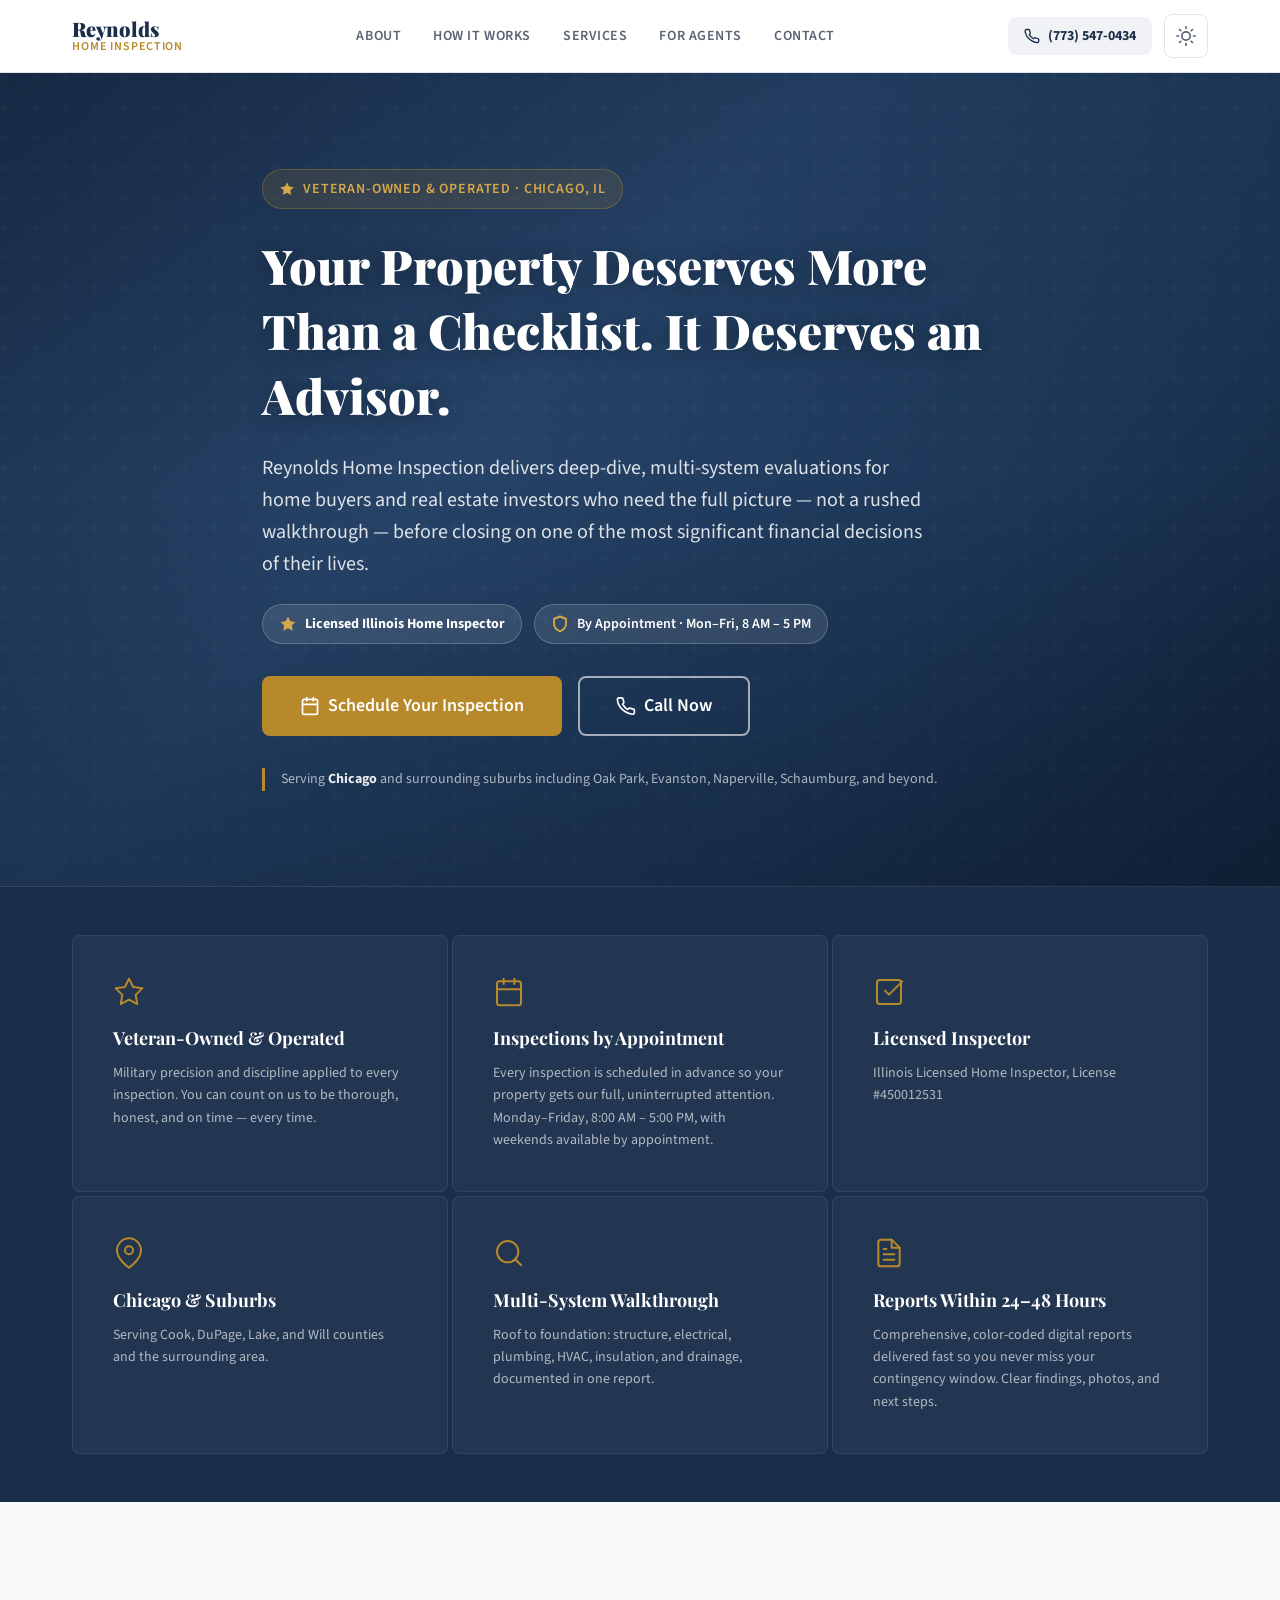
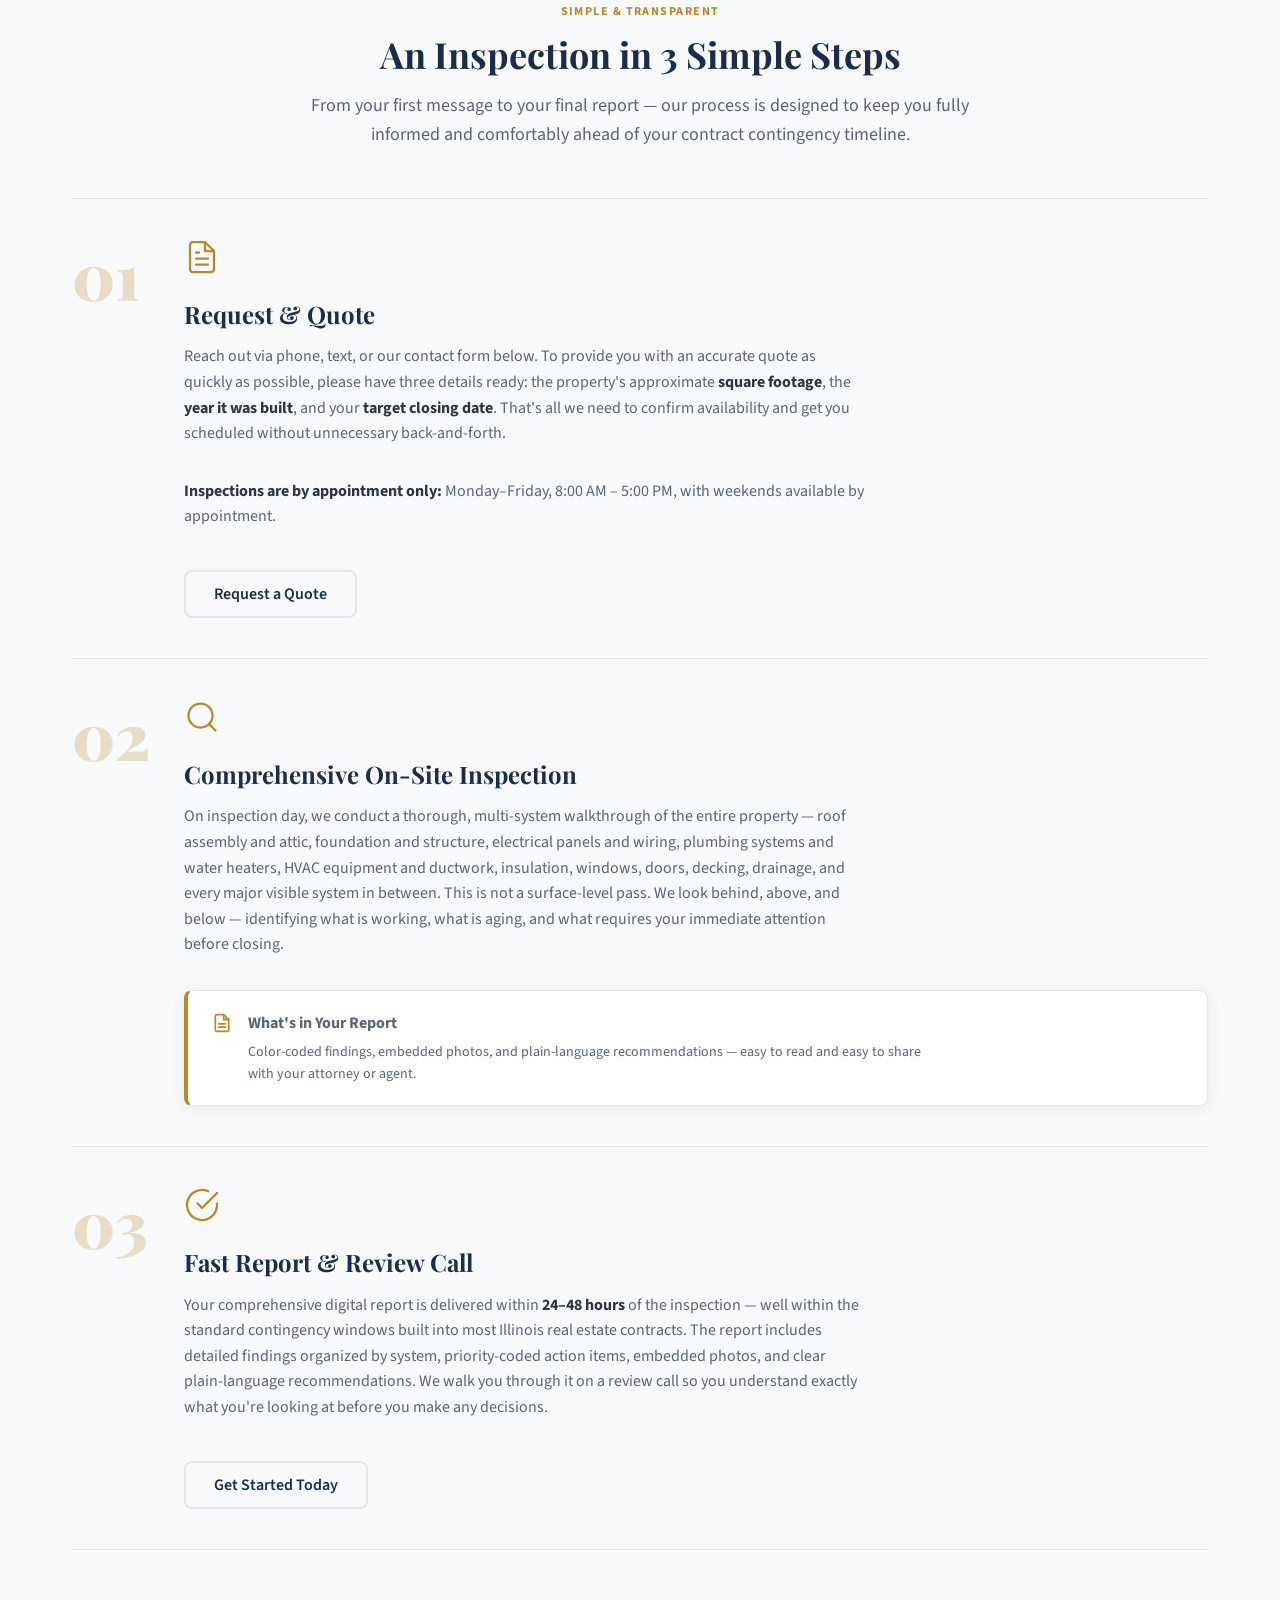
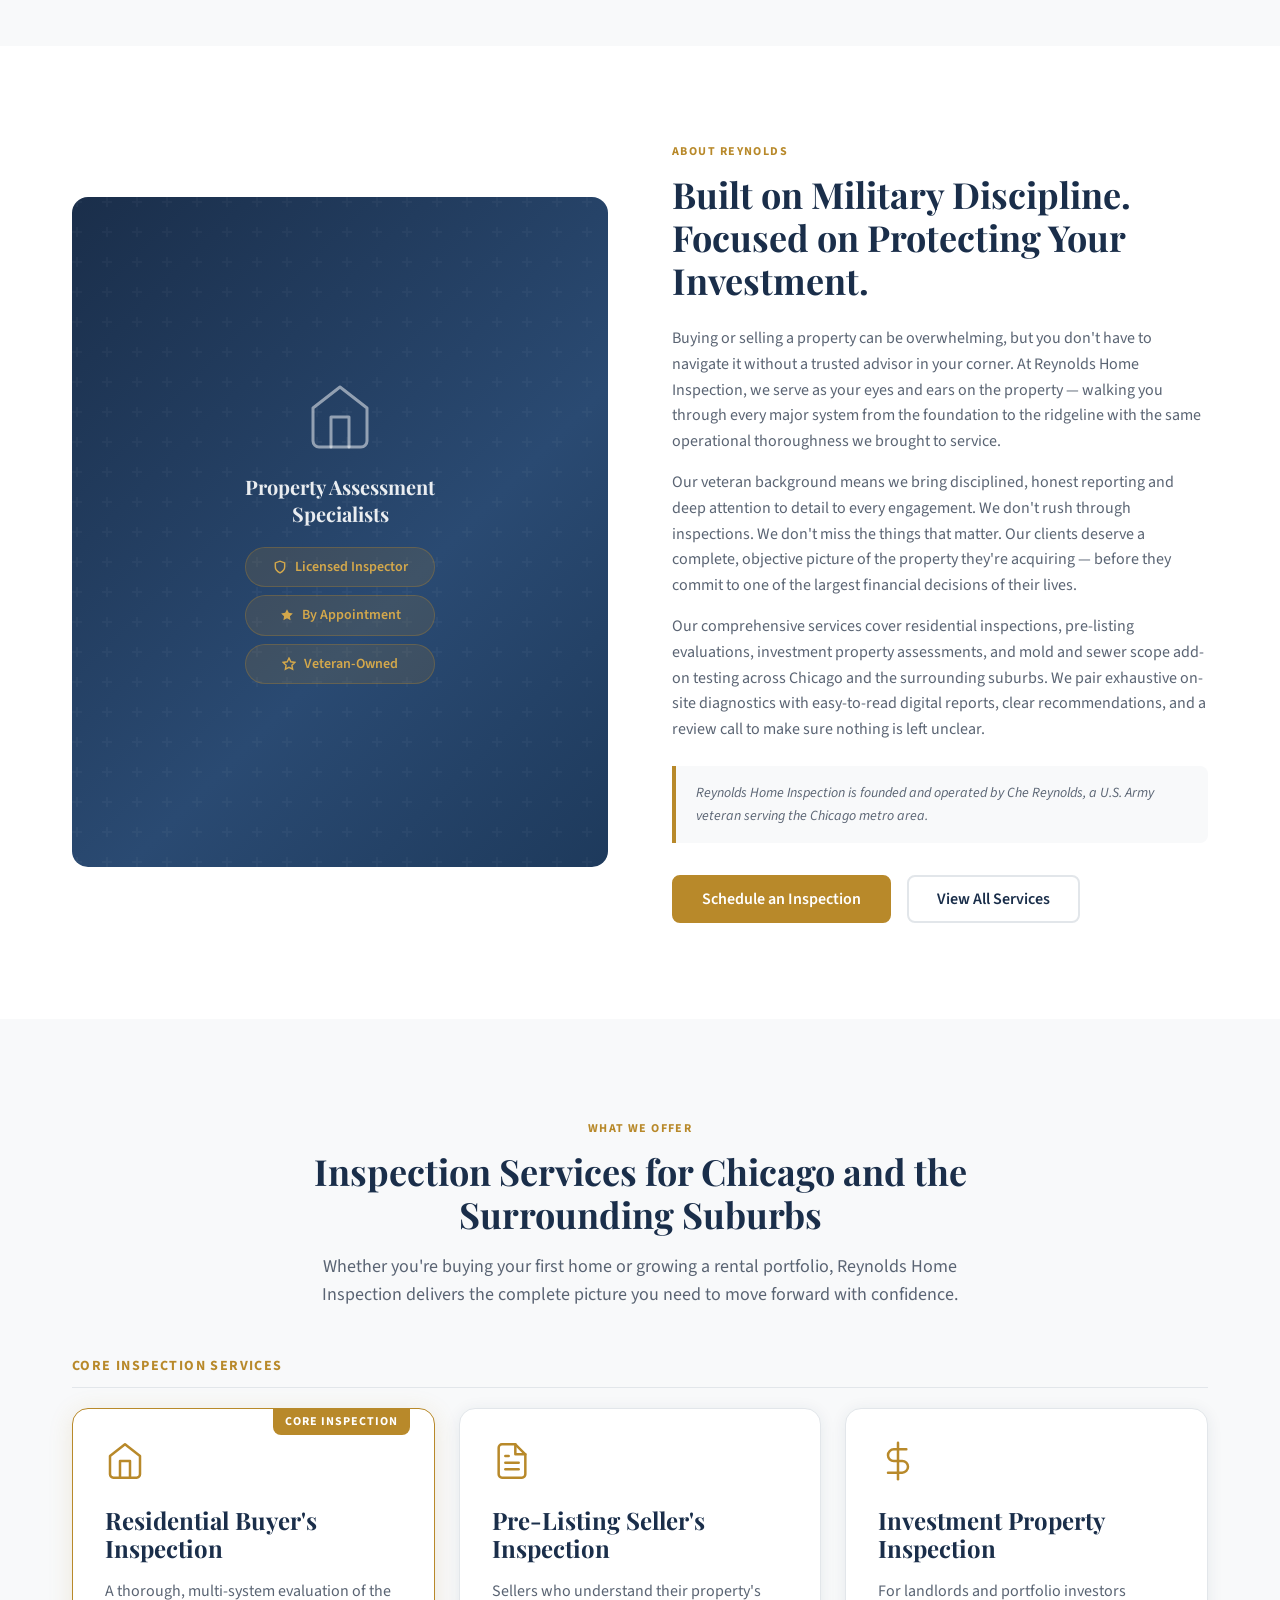
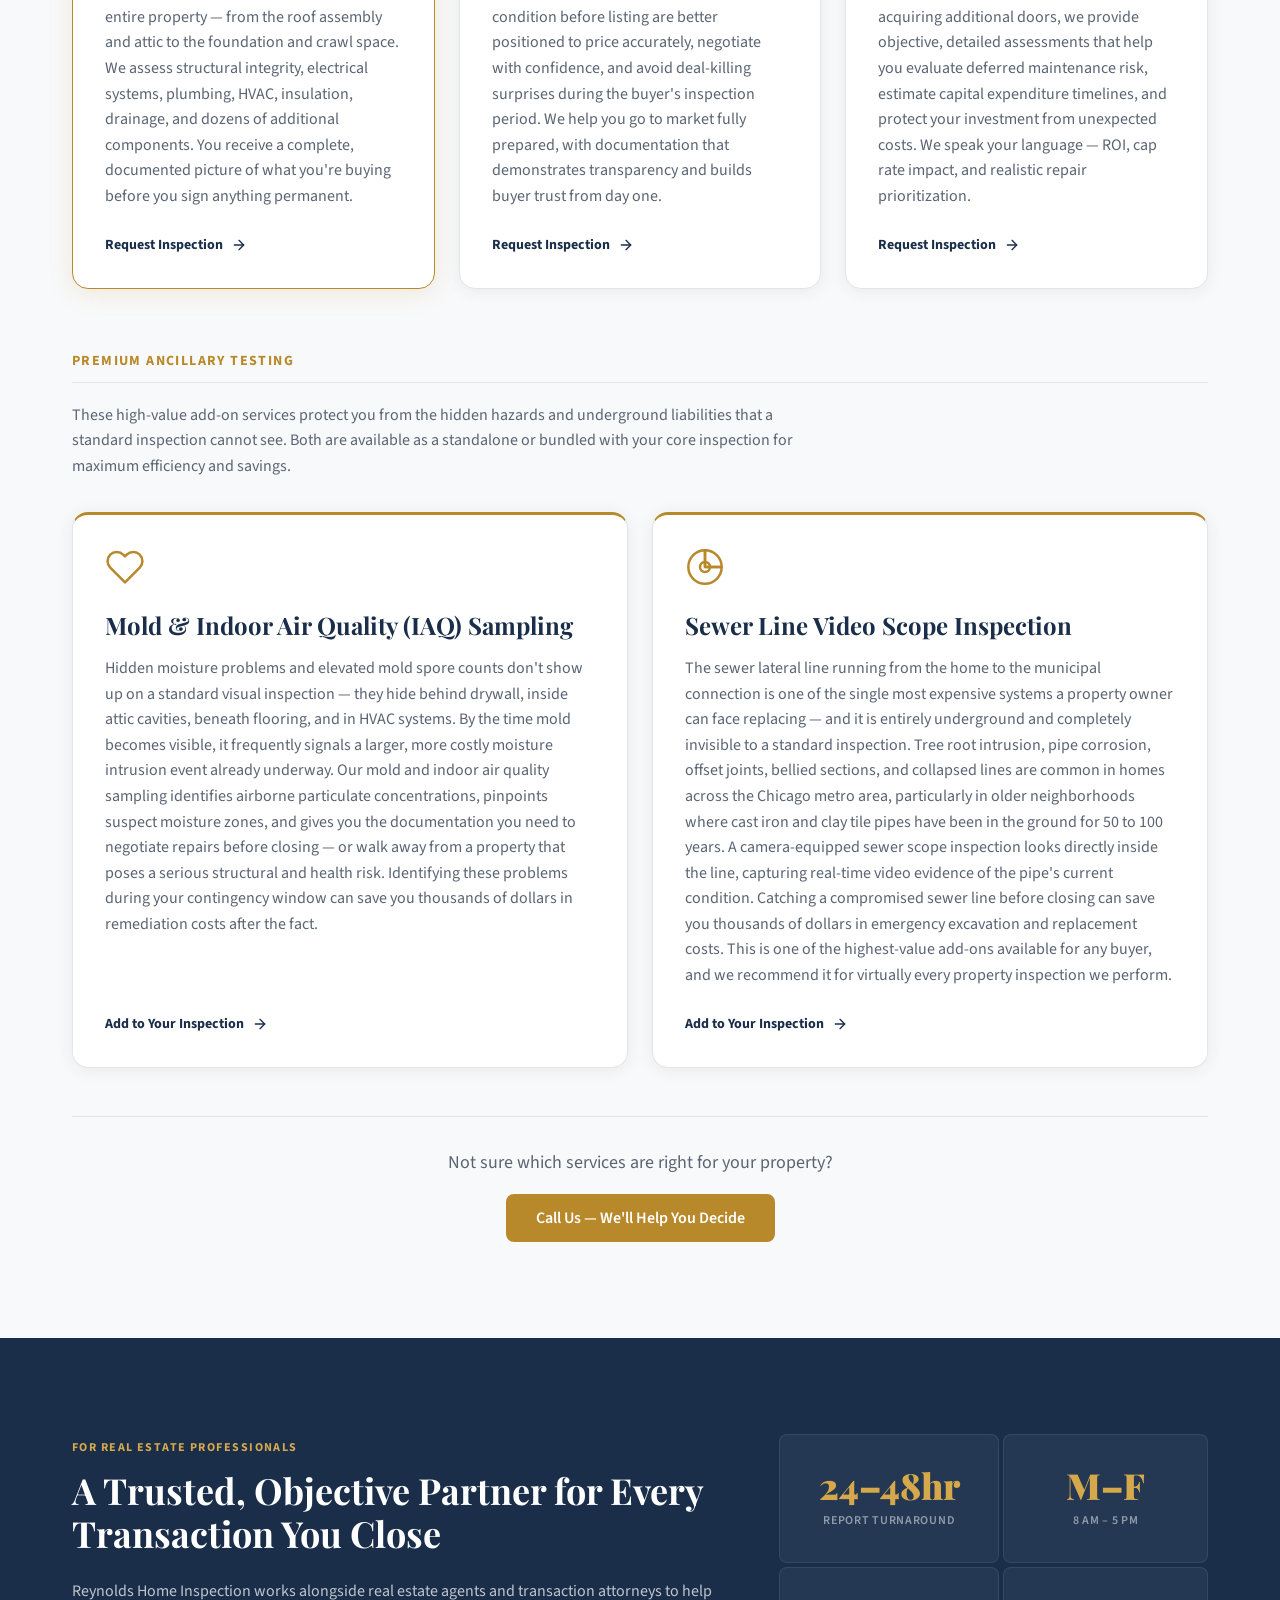
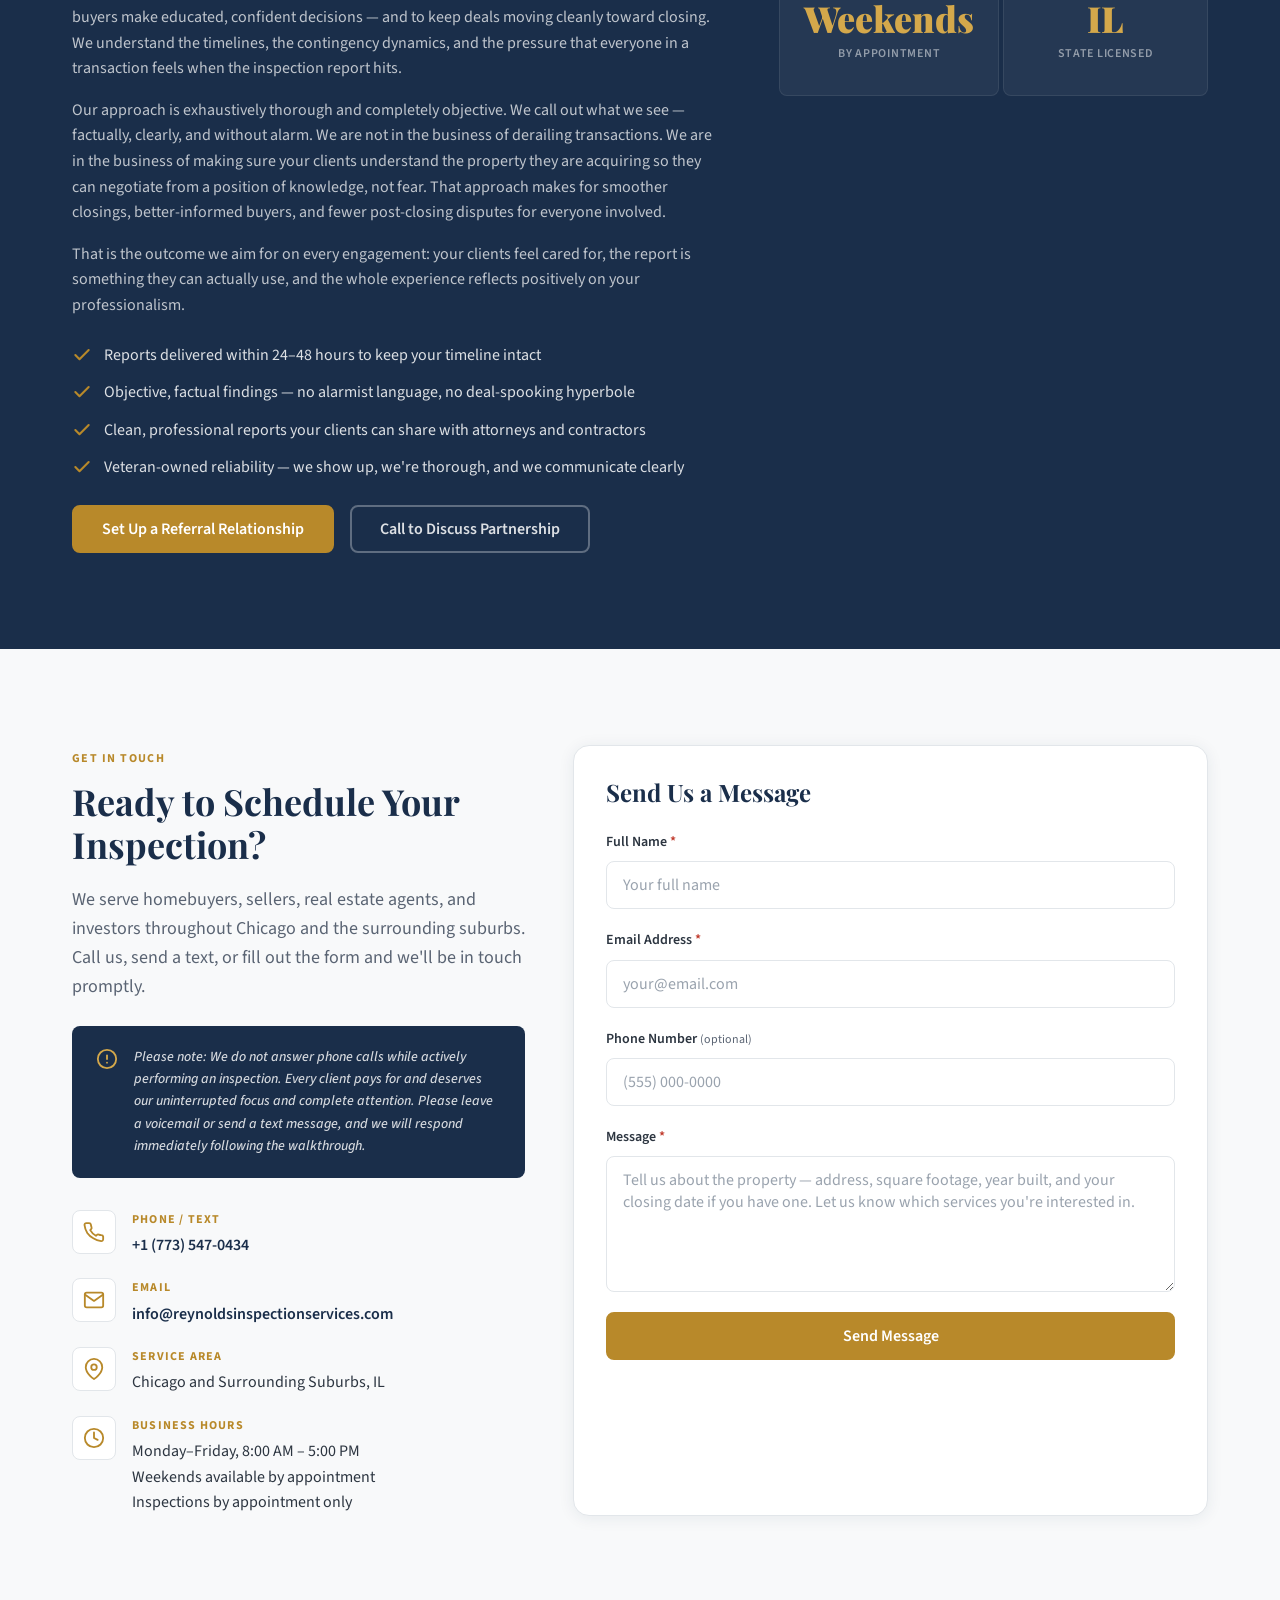
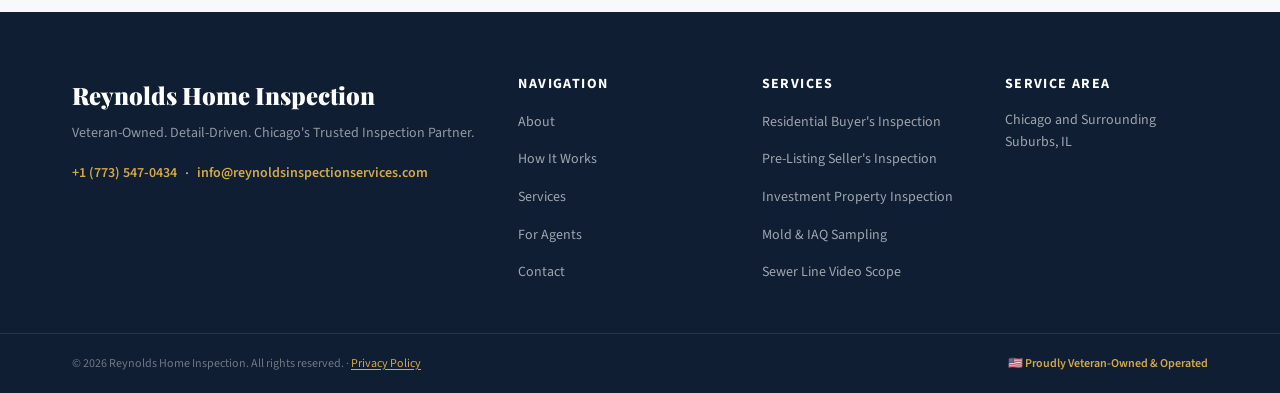
==== commit ba6cf3f7: "Add analytics event tracking and privacy policy page" ====
--- a/index.html
+++ b/index.html
@@ -796,6 +796,7 @@
       <div class="container footer-bottom-inner">
         <p>
           &copy; <span id="currentYear"></span> Reynolds Home Inspection. All rights reserved.
+          · <a href="privacy.html" class="footer-privacy-link">Privacy Policy</a>
         </p>
         <p class="footer-veteran">&#127482;&#127480; Proudly Veteran-Owned &amp; Operated</p>
       </div>
--- a/styles.css
+++ b/styles.css
@@ -1837,3 +1837,43 @@
     scroll-behavior: auto !important;
   }
 }
+
+/* ============================================================
+   20. LEGAL / PRIVACY PAGE & FOOTER PRIVACY LINK
+   ============================================================ */
+
+.footer-privacy-link {
+  color: var(--color-gold-light);
+  text-decoration: underline;
+  text-underline-offset: 2px;
+}
+.footer-privacy-link:hover { color: var(--color-white); opacity: 1; }
+
+.legal-section {
+  padding: var(--section-pad) 0;
+  background-color: var(--bg-body);
+  min-height: 70vh;
+}
+.legal-inner { max-width: 820px; }
+.legal-inner h1 { margin-bottom: var(--space-2); }
+.legal-updated {
+  color: var(--text-secondary);
+  font-size: var(--text-sm);
+  margin-bottom: var(--space-8);
+}
+.legal-inner h2 {
+  font-size: var(--text-2xl);
+  margin-top: var(--space-10);
+  margin-bottom: var(--space-3);
+}
+.legal-inner p,
+.legal-inner li {
+  color: var(--text-secondary);
+  line-height: var(--leading-normal);
+}
+.legal-inner ul {
+  margin: 0 0 var(--space-4) var(--space-6);
+}
+.legal-inner li { margin-bottom: var(--space-2); }
+.legal-inner a { text-decoration: underline; text-underline-offset: 2px; }
+.legal-back { padding: 0.5rem 1rem; }
